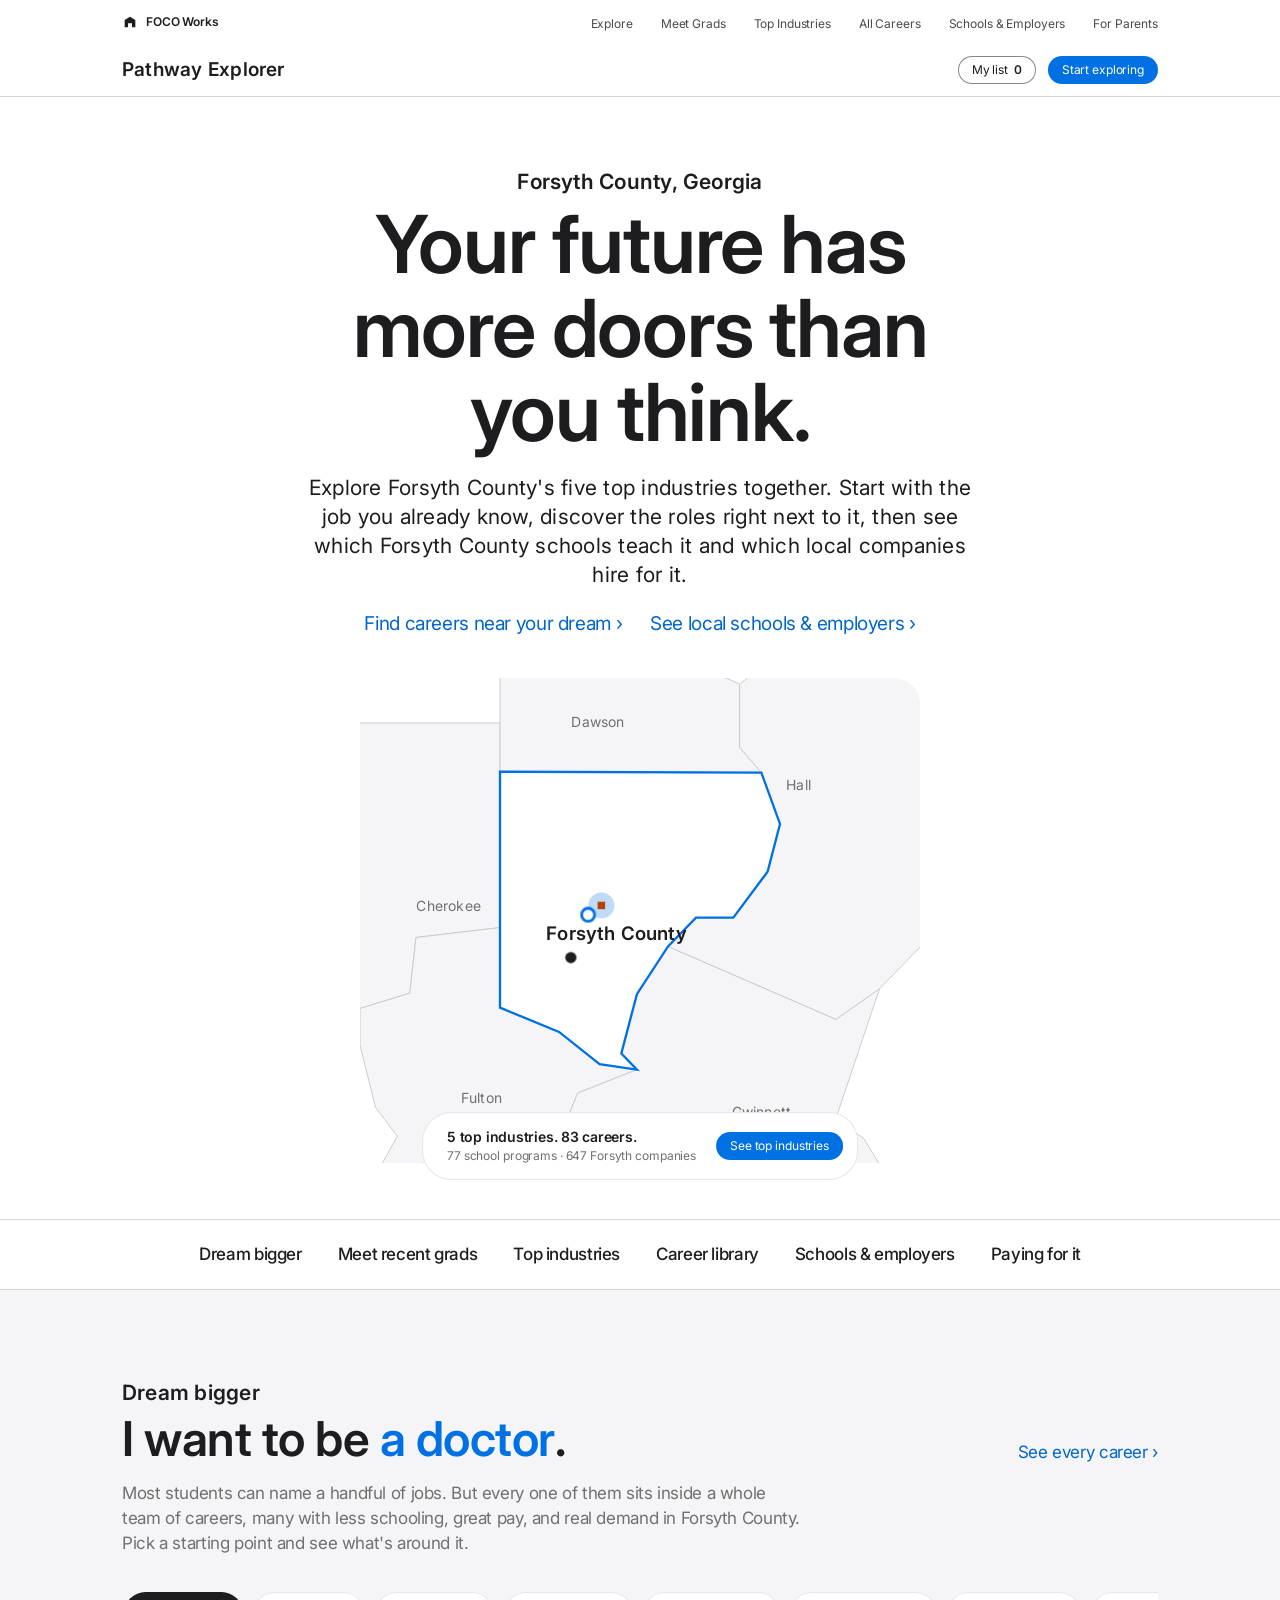
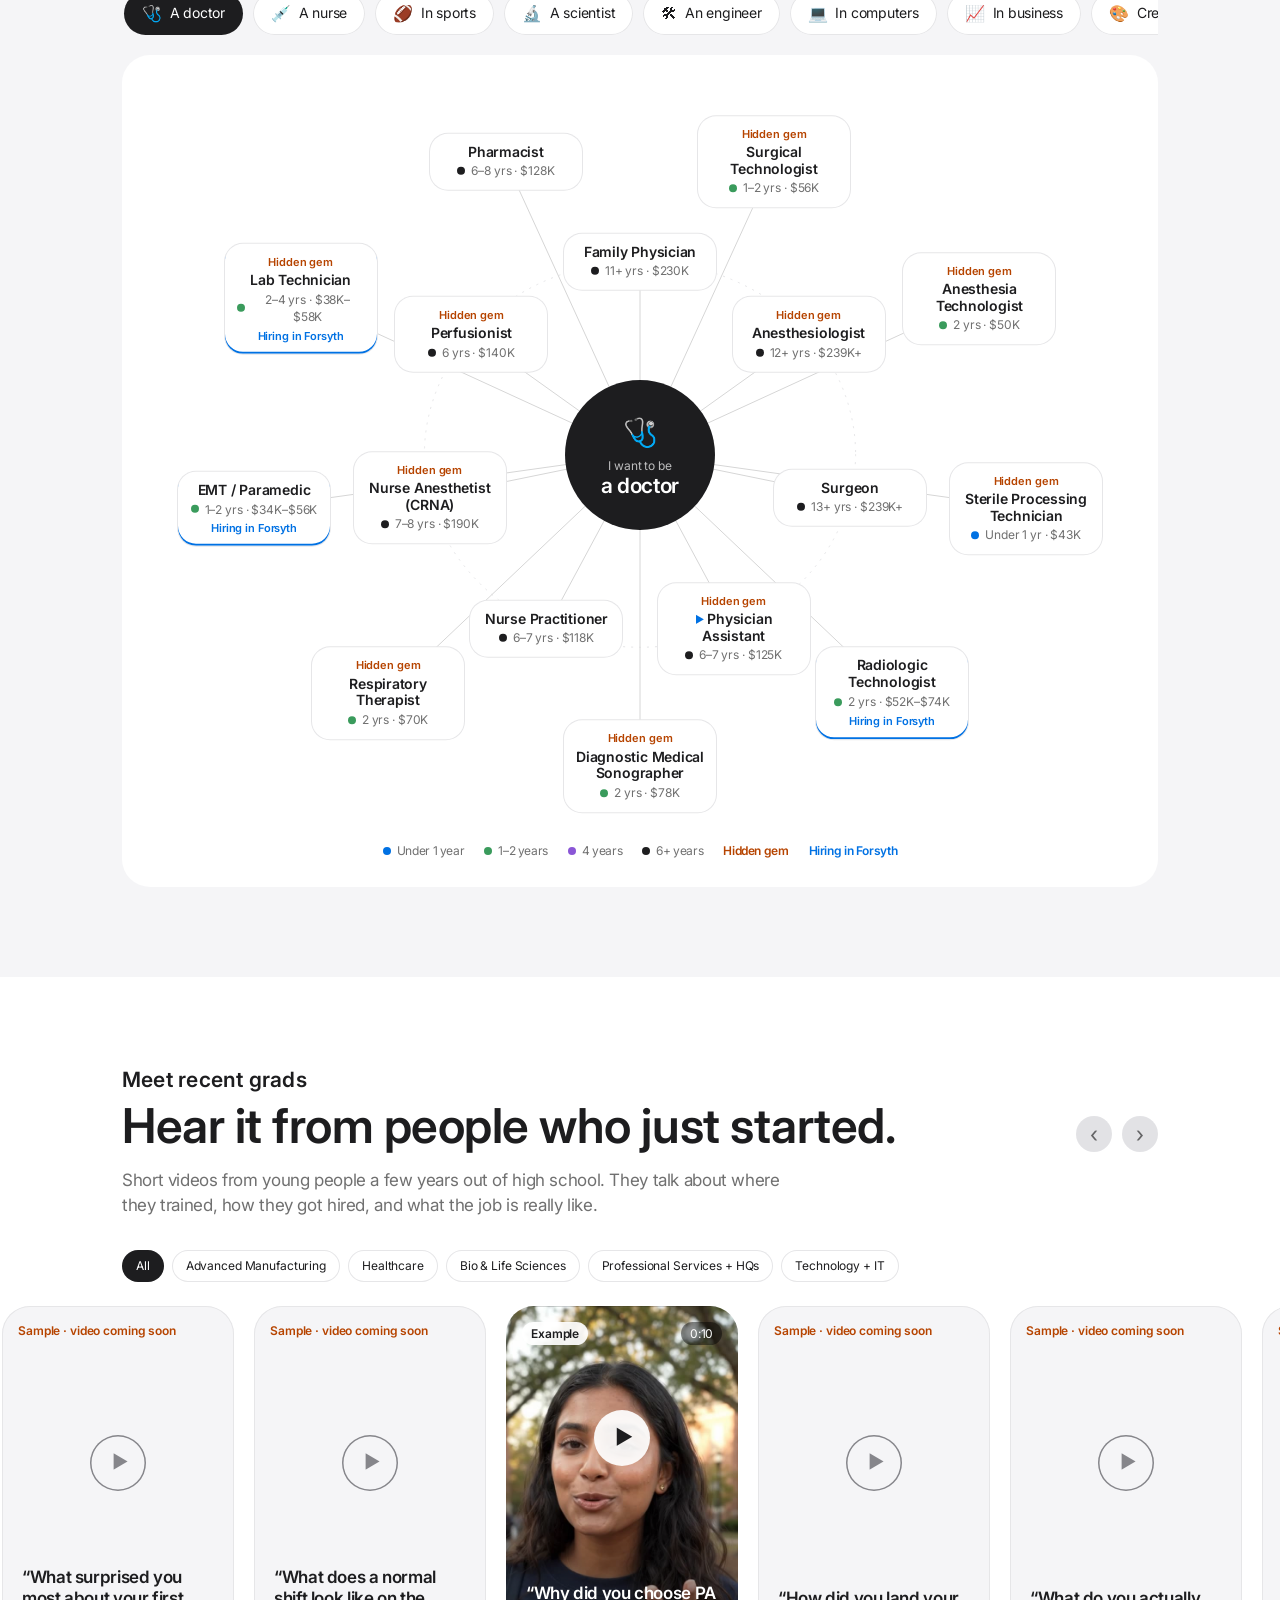
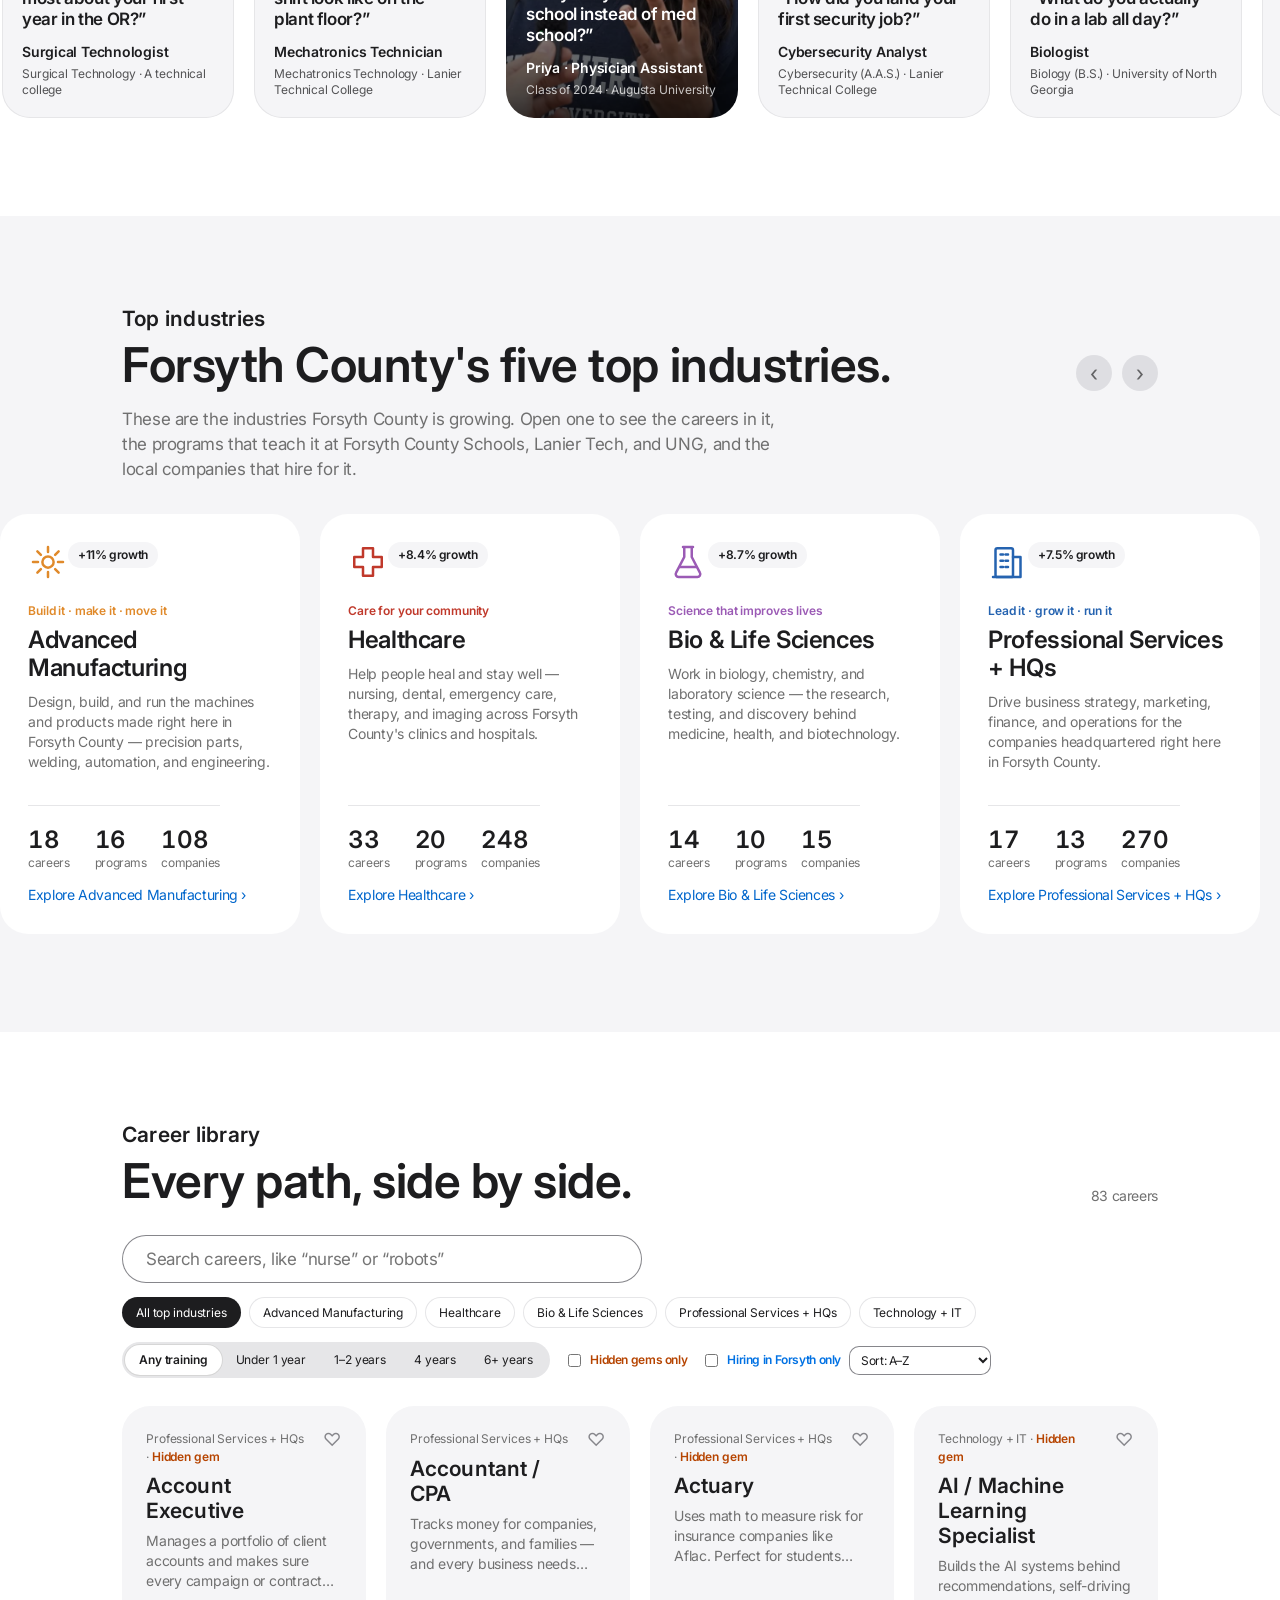
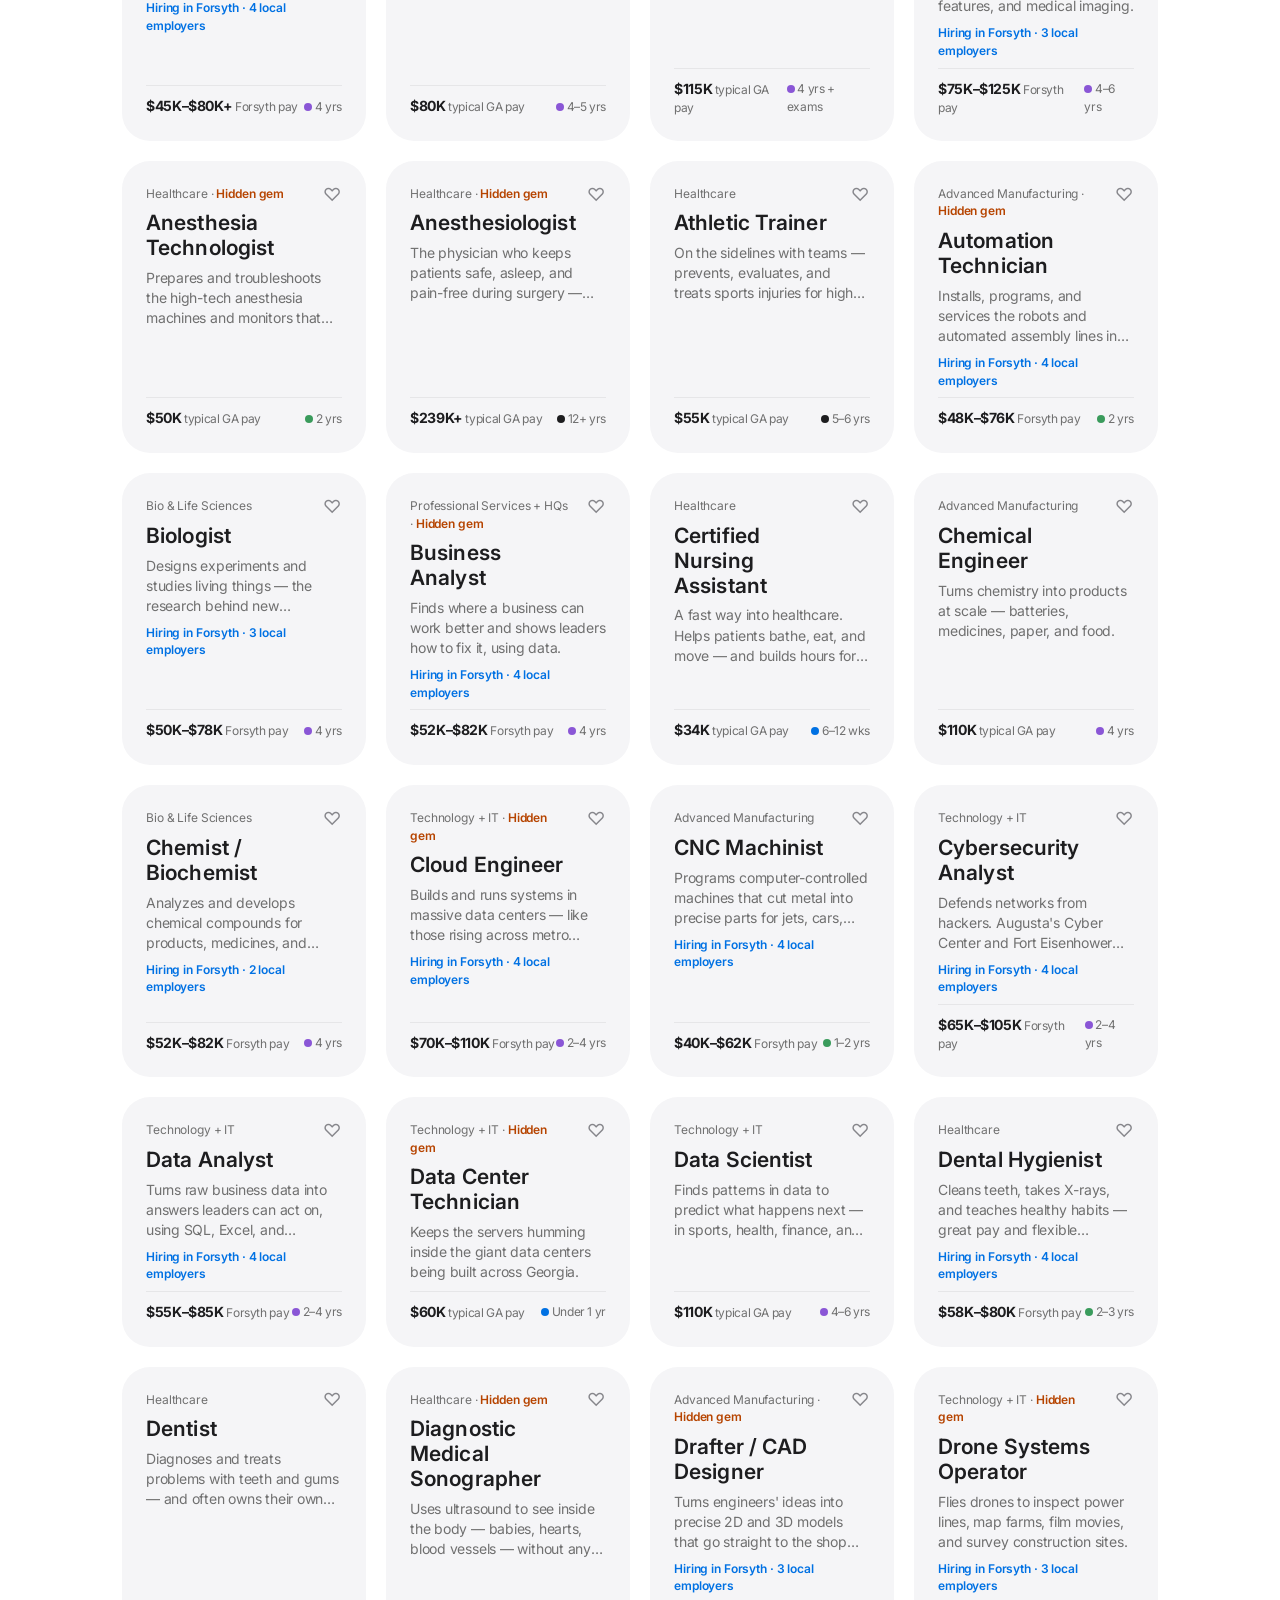
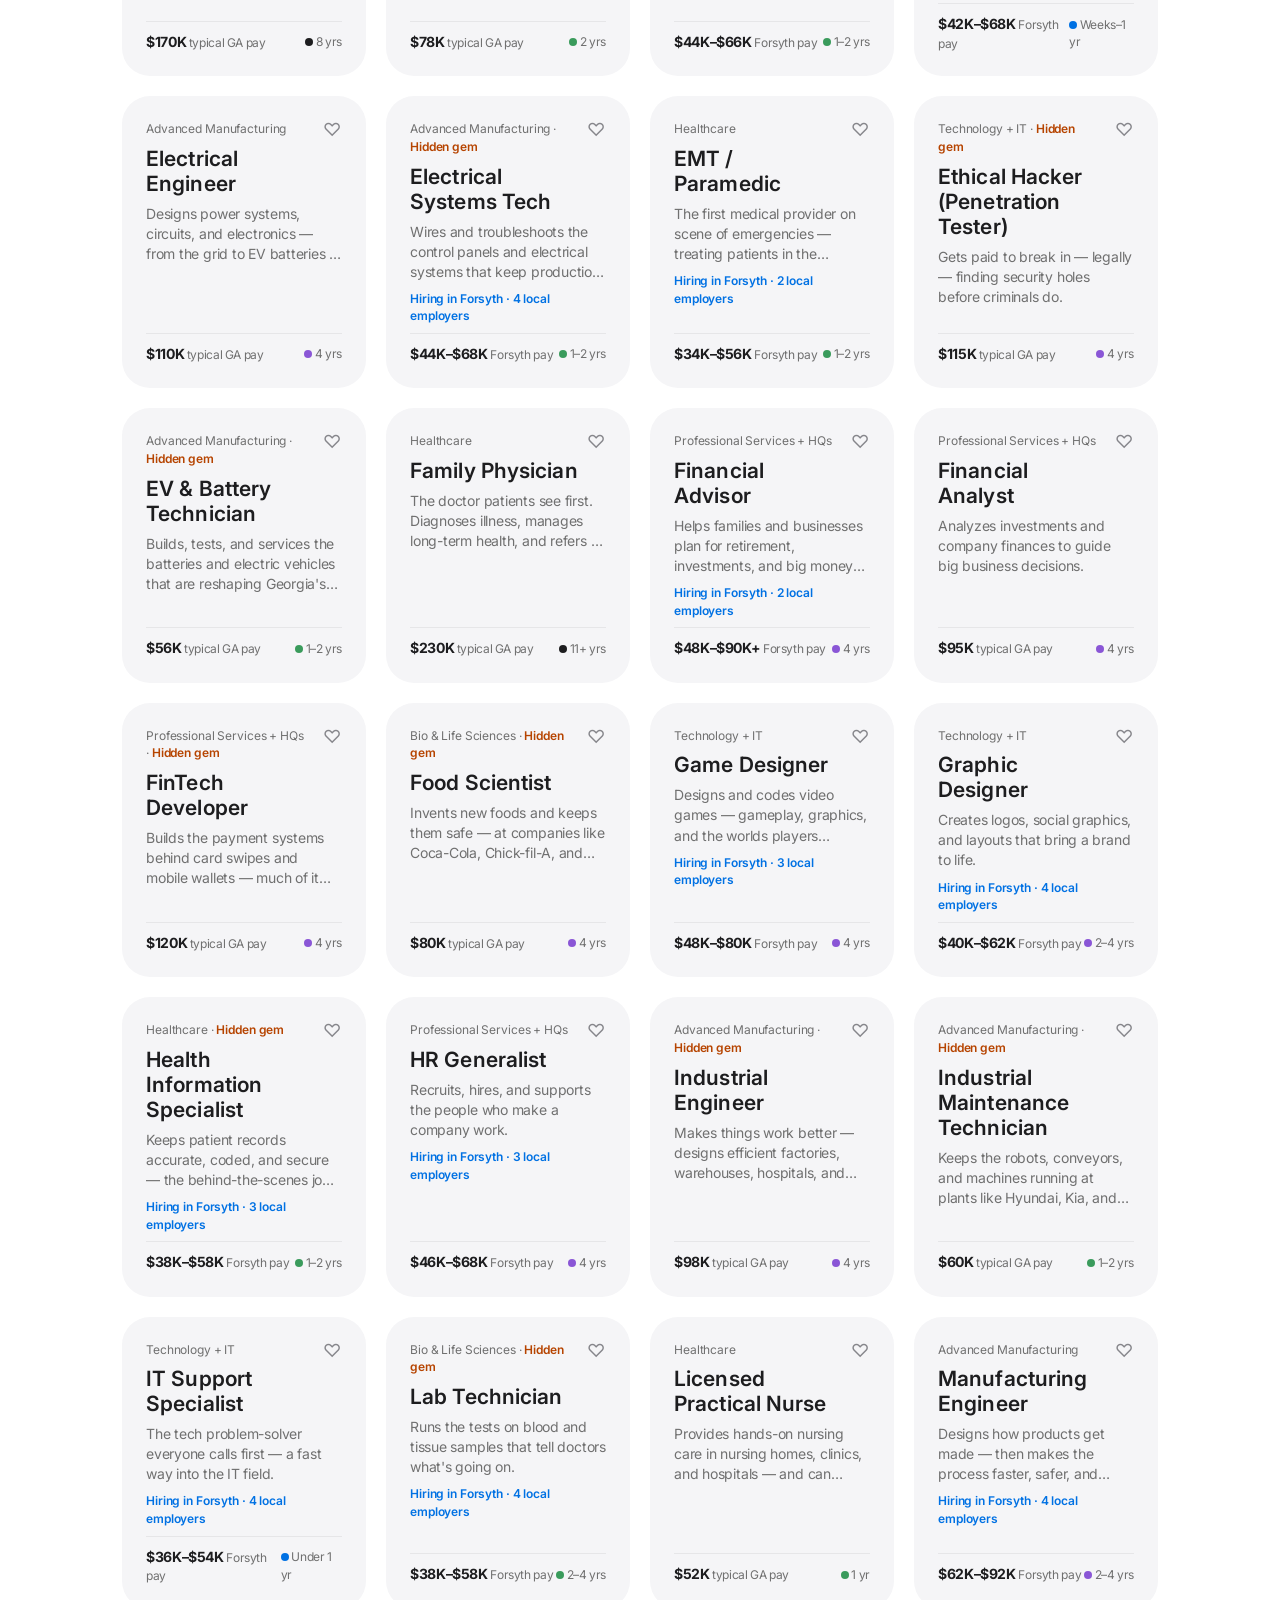
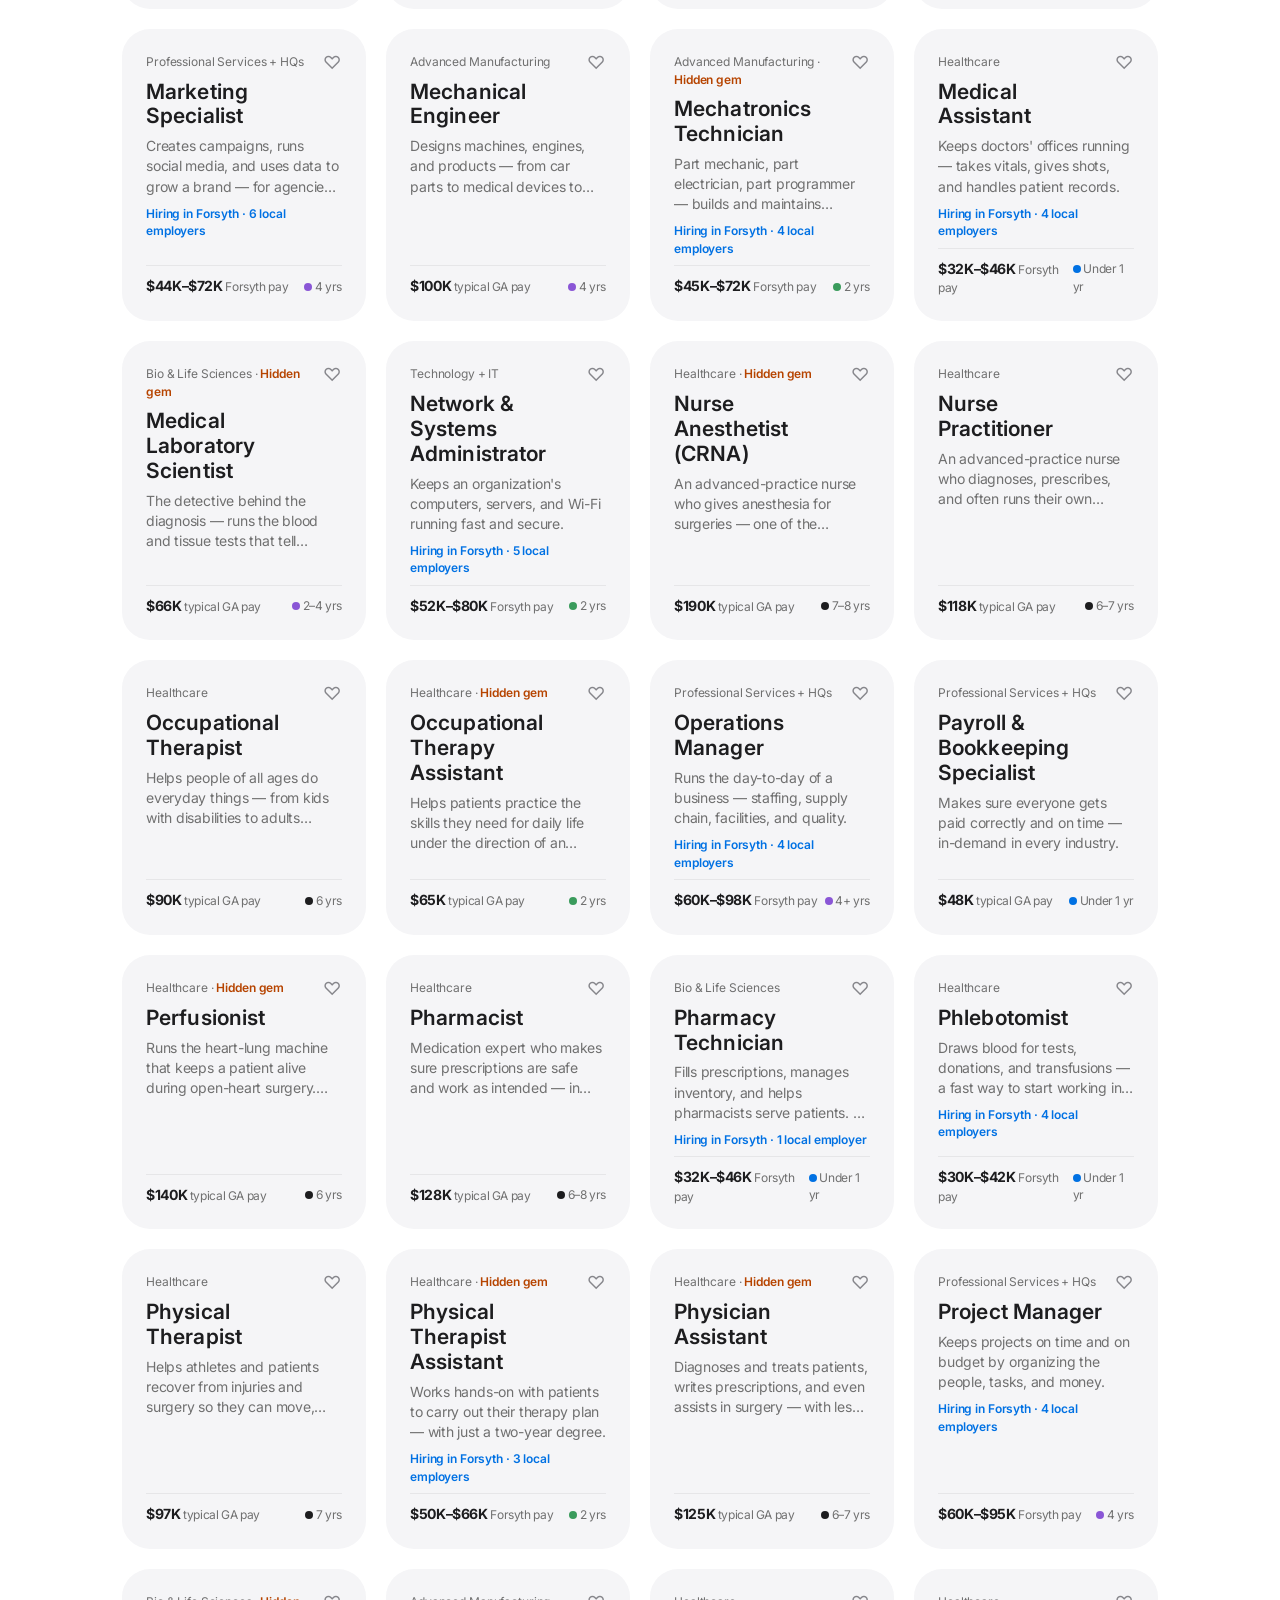
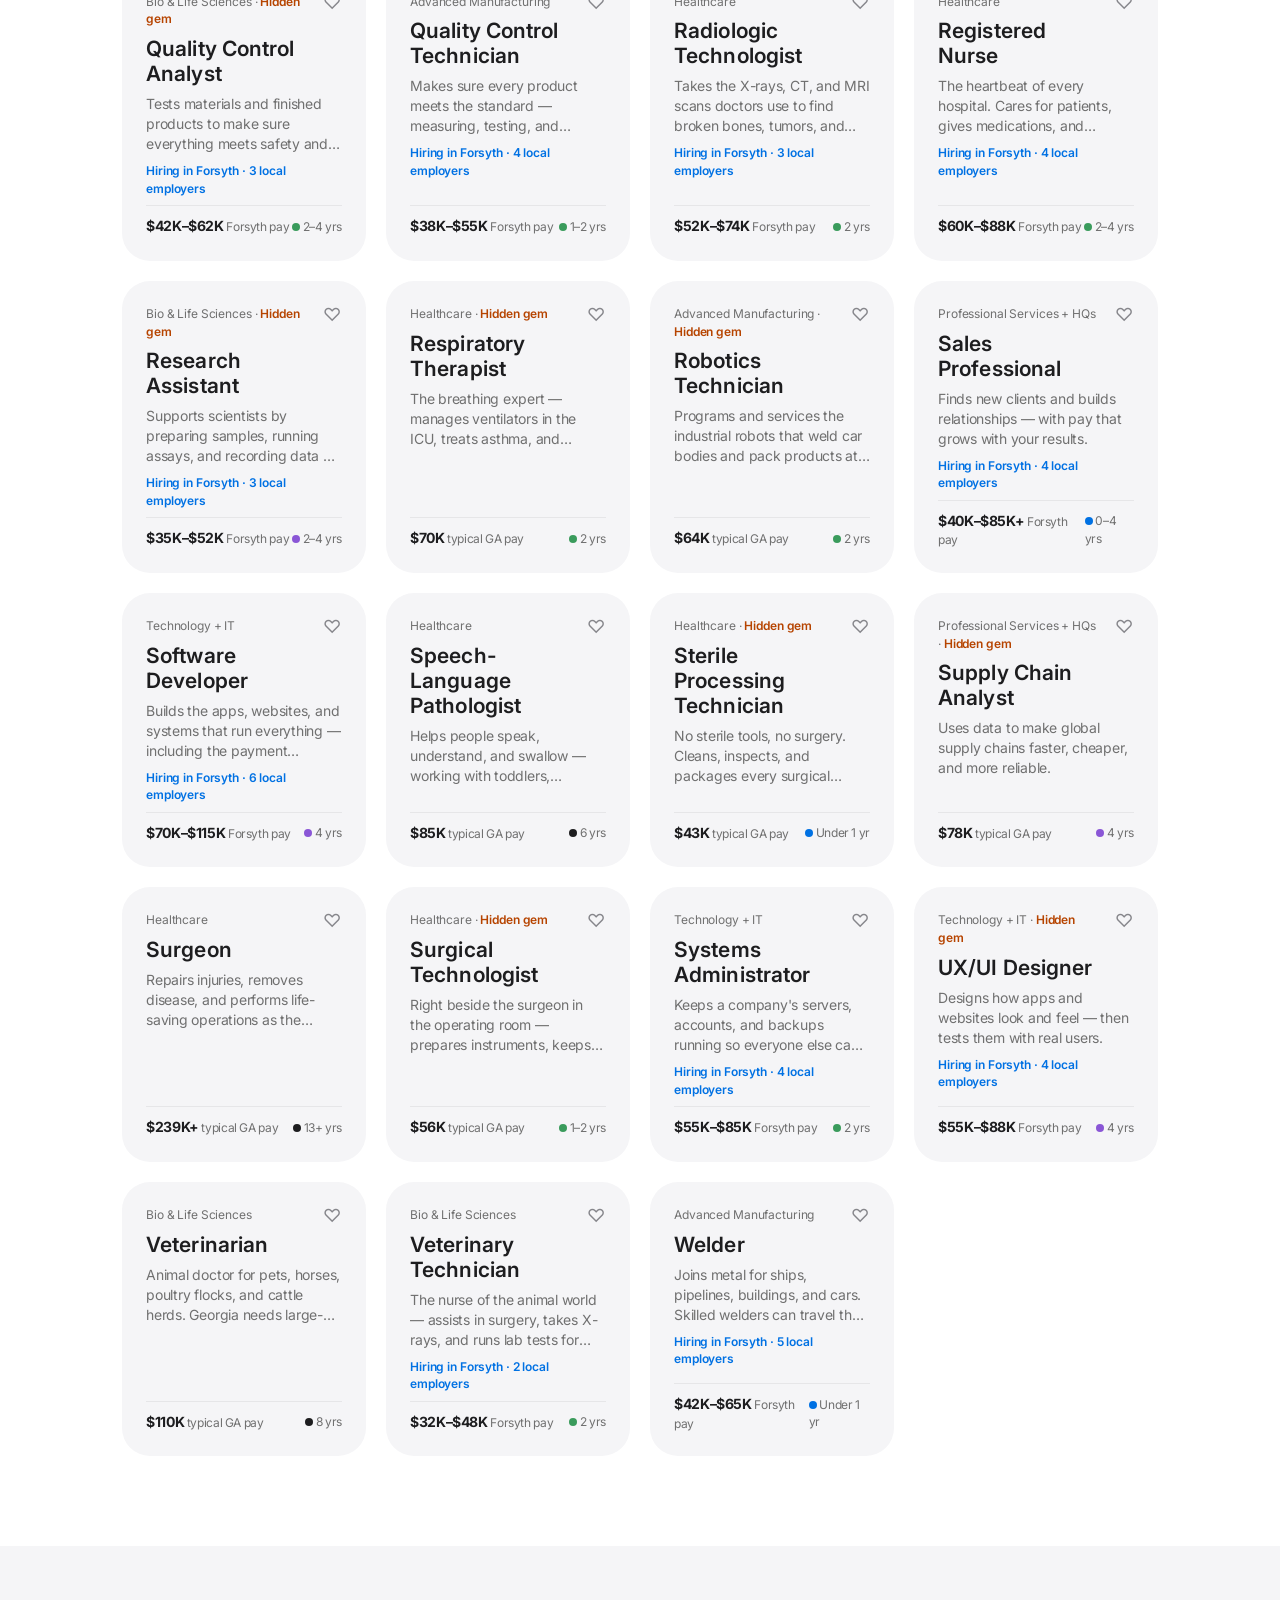
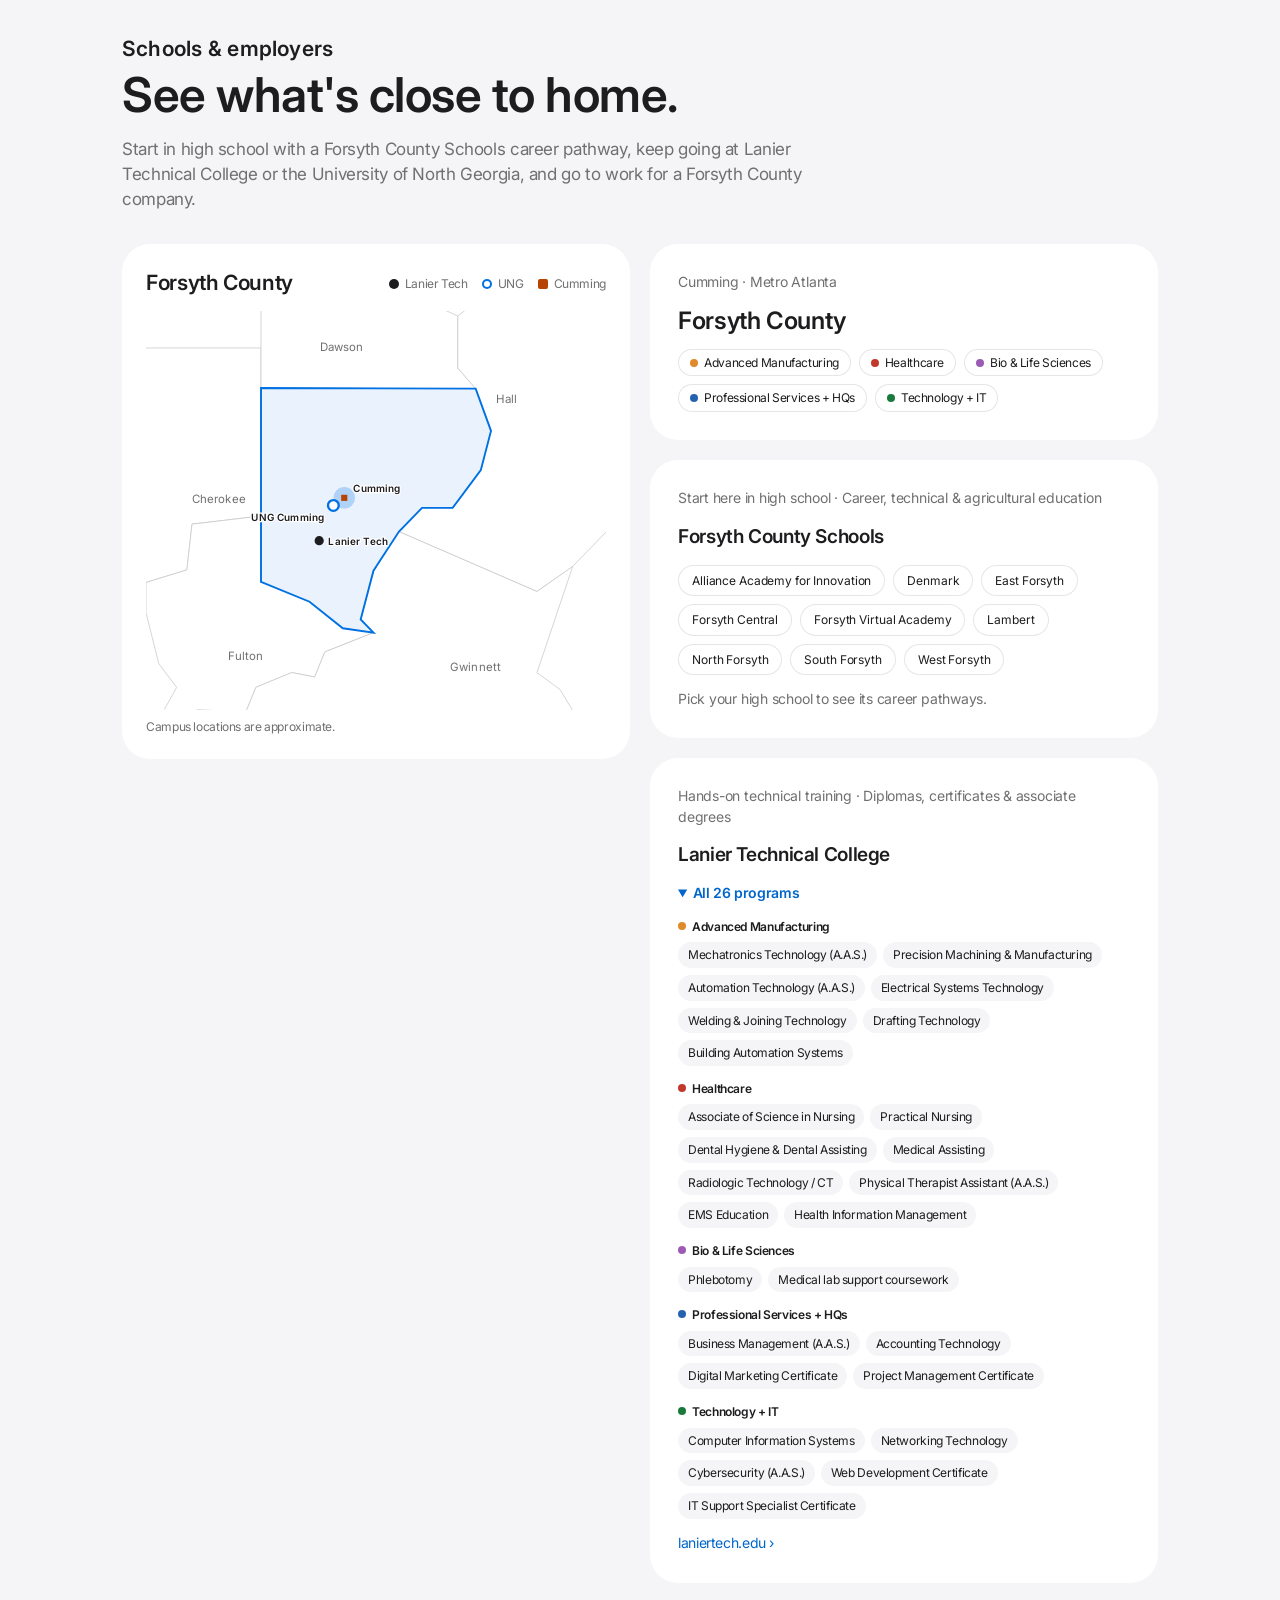
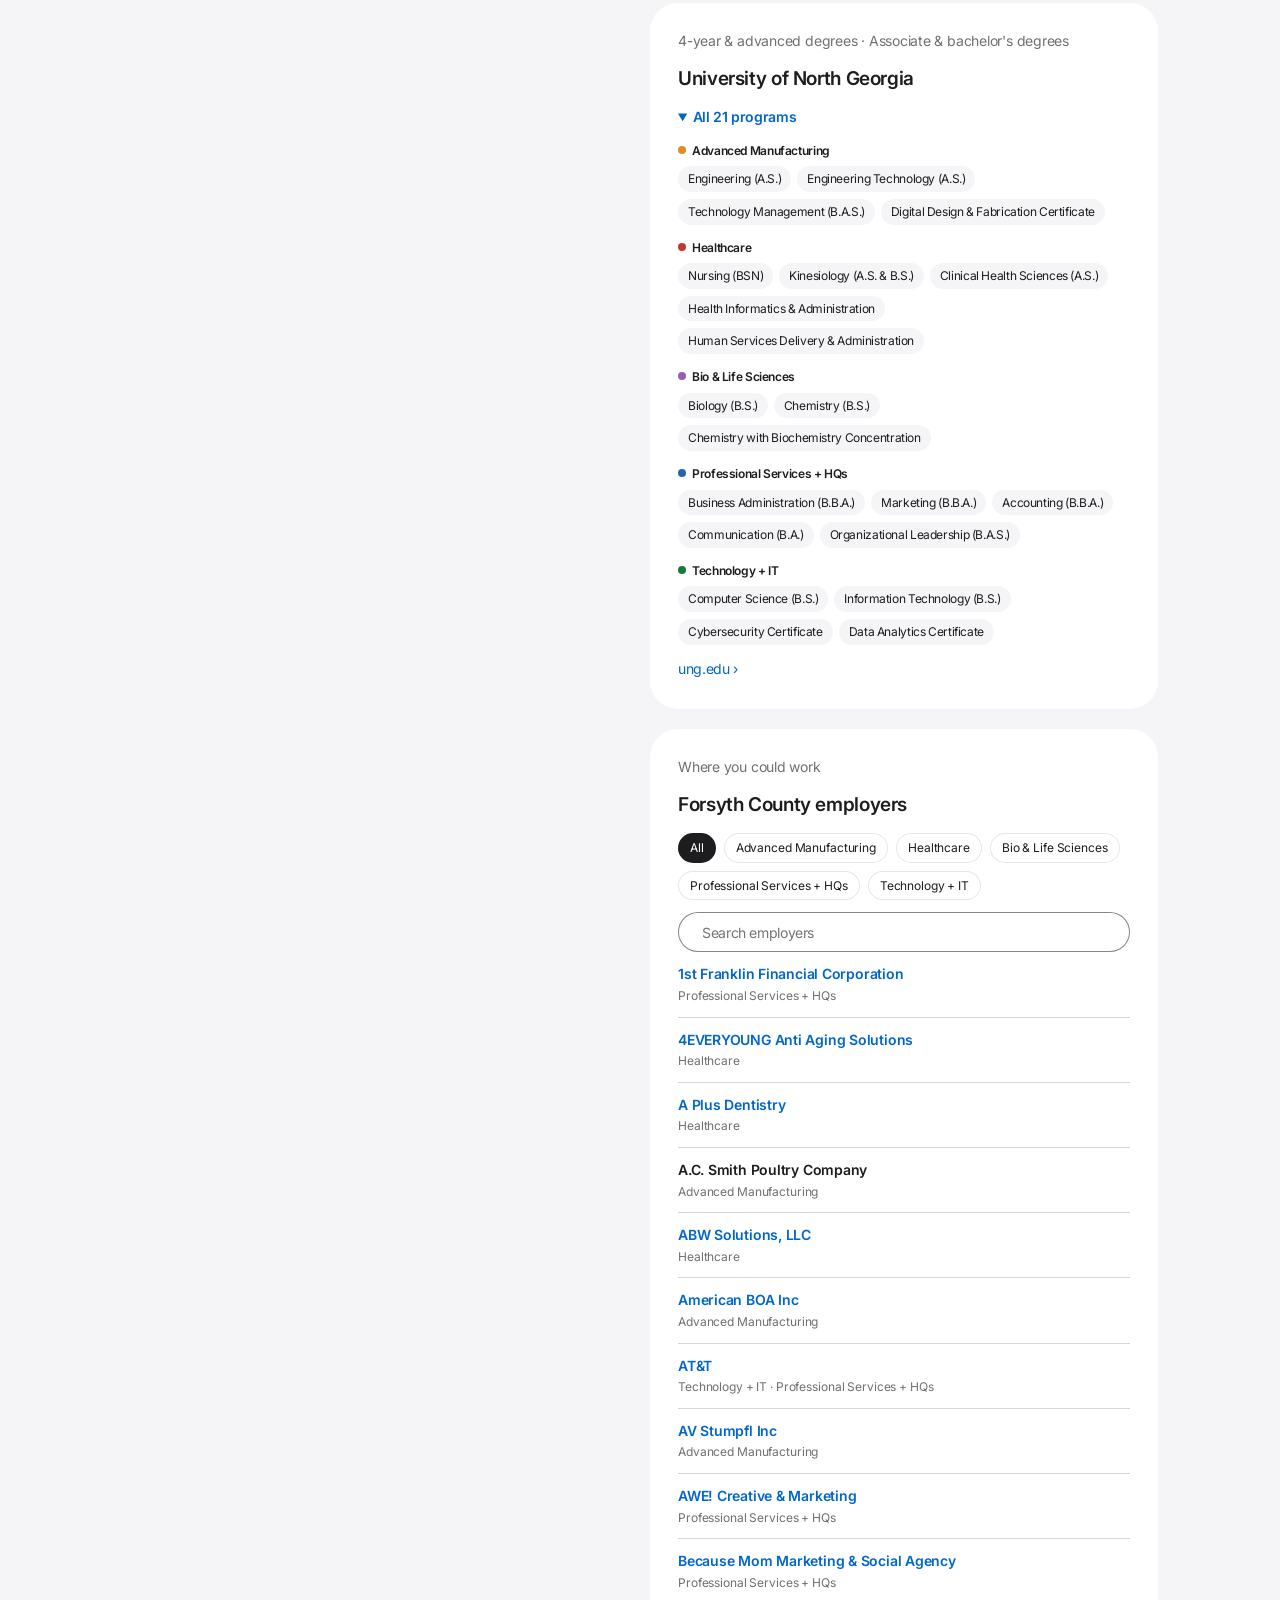
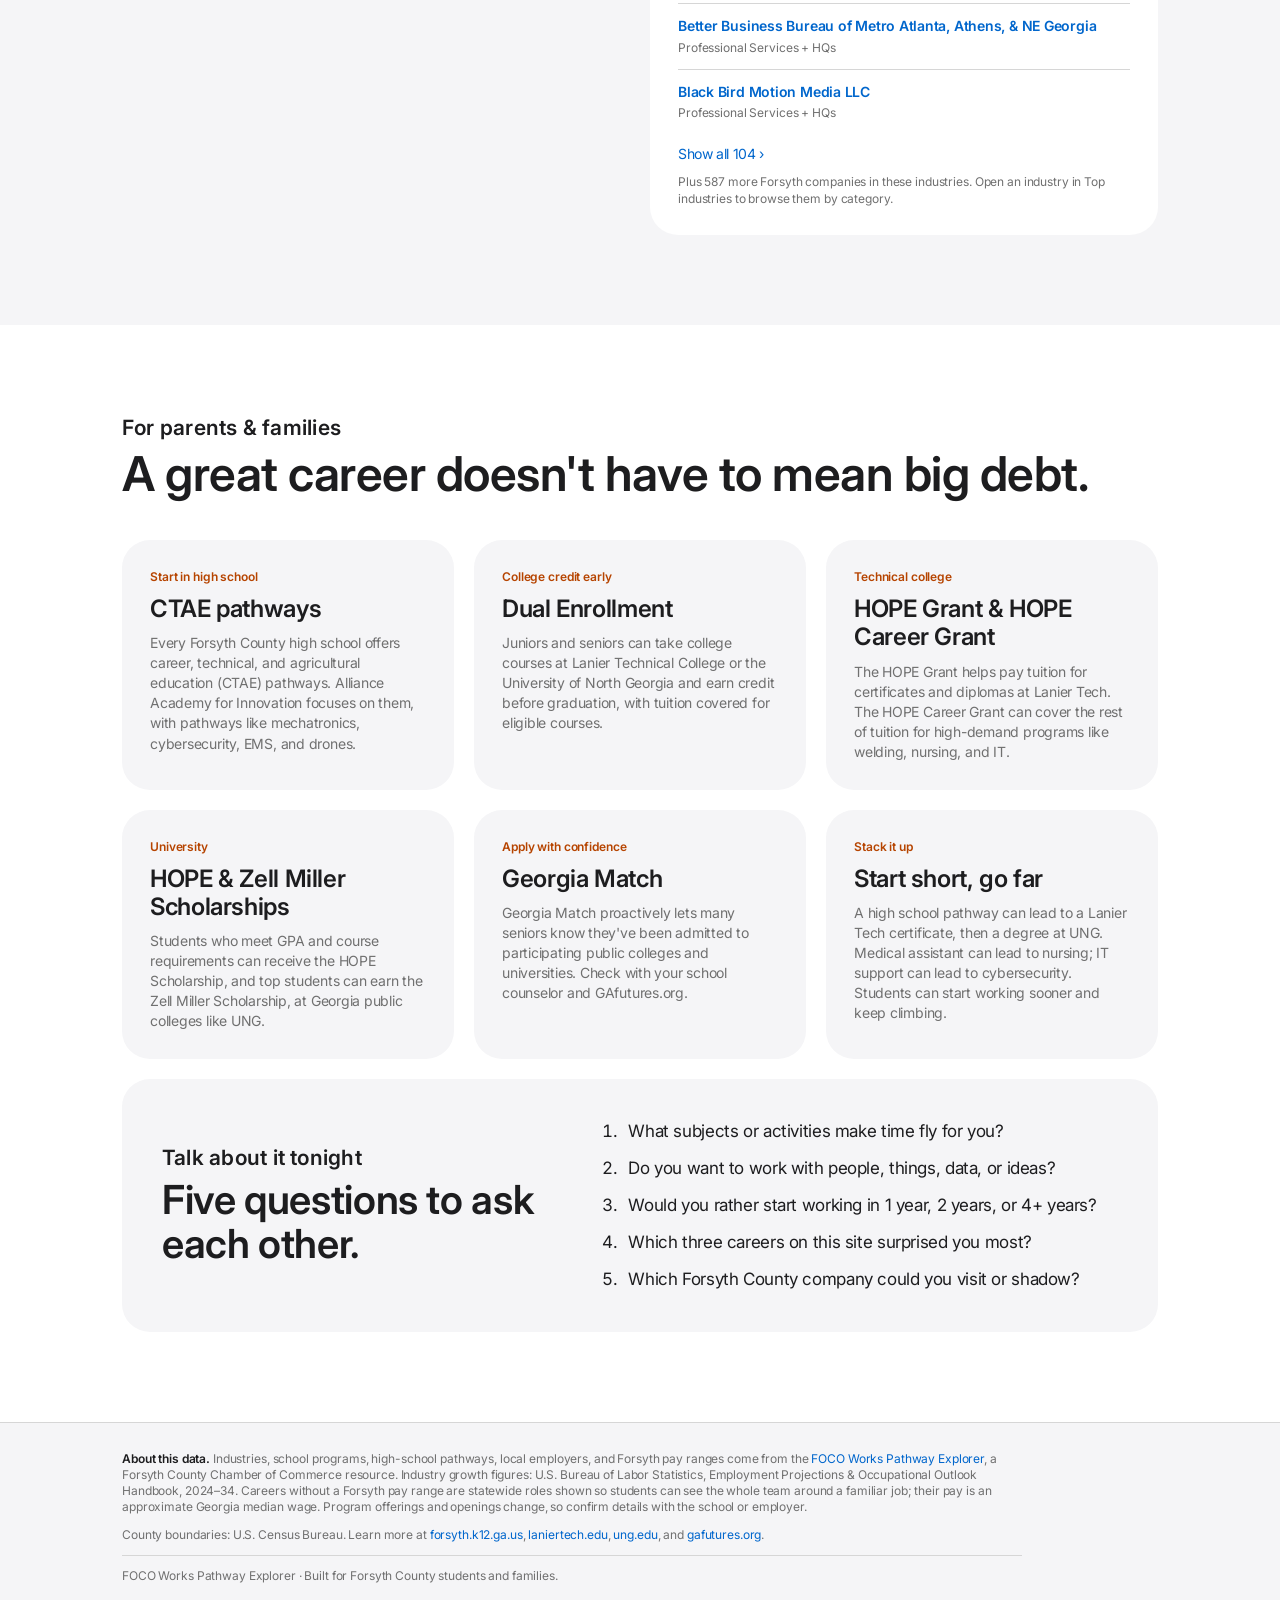
==== forsyth/index.html @ 6eaf1af3 "Add Forsyth County version of the Pathway Explorer New forsyth/ site using the same layout, focused " ====
<!doctype html>
<html lang="en">
<head>
  <meta charset="utf-8">
  <meta name="viewport" content="width=device-width, initial-scale=1">
  <title>FOCO Works Pathway Explorer</title>
  <meta name="description" content="Explore Forsyth County's five top industries, discover careers you never knew existed, and see which Forsyth County schools teach them and which local companies hire for them.">
  <link rel="preconnect" href="https://fonts.googleapis.com">
  <link rel="preconnect" href="https://fonts.gstatic.com" crossorigin>
  <link href="https://fonts.googleapis.com/css2?family=Inter:wght@400;500;600&display=swap" rel="stylesheet">
  <link rel="stylesheet" href="css/styles.css">
</head>
<body>
  <a class="skip" href="#main">Skip to content</a>

  <!-- Global navigation -->
  <header class="global-nav">
    <div class="wrap global-nav__inner">
      <a class="brand" href="#top" aria-label="FOCO Works Pathway Explorer home">
        <svg viewBox="0 0 24 24" width="16" height="16" aria-hidden="true"><path d="M4 20V9l8-5 8 5v11h-5v-6H9v6z" fill="currentColor"/></svg>
        <span>FOCO Works</span>
      </a>
      <nav aria-label="Primary">
        <ul class="global-nav__links">
          <li><a href="#dream">Explore</a></li>
          <li><a href="#grads">Meet Grads</a></li>
          <li><a href="#industries">Top Industries</a></li>
          <li><a href="#library">All Careers</a></li>
          <li><a href="#local">Schools &amp; Employers</a></li>
          <li><a href="#parents">For Parents</a></li>
        </ul>
      </nav>
    </div>
  </header>

  <!-- Local navigation -->
  <div class="local-nav" id="localNav">
    <div class="wrap local-nav__inner">
      <span class="local-nav__title">Pathway Explorer</span>
      <div class="local-nav__actions">
        <button class="pill pill--outline" type="button" id="openSaved" aria-haspopup="dialog">
          My list <span class="count" id="savedCount">0</span>
        </button>
        <a class="pill pill--blue" href="#dream">Start exploring</a>
      </div>
    </div>
  </div>

  <main id="main">
    <!-- Hero -->
    <section class="hero" id="top">
      <div class="wrap hero__text">
        <p class="kicker">Forsyth County, Georgia</p>
        <h1 class="display">Your future has more&nbsp;doors than you&nbsp;think.</h1>
        <p class="lead">Explore Forsyth County's five top industries together. Start with the job you already know, discover the roles right next to it, then see which Forsyth County schools teach it and which local companies hire for it.</p>
        <p class="hero__links">
          <a class="link" href="#dream">Find careers near your dream ›</a>
          <a class="link" href="#local">See local schools &amp; employers ›</a>
        </p>
      </div>
      <div class="hero__stage">
        <div class="hero__map fmap-wrap" id="heroMap" role="img" aria-label="Map of Forsyth County and its neighboring counties, with the city of Cumming and the Lanier Technical College and University of North Georgia campuses marked."></div>
        <div class="callout">
          <div>
            <strong id="heroCallout">5 top industries.</strong>
            <span id="heroCalloutSub"></span>
          </div>
          <a class="pill pill--blue" href="#industries">See top industries</a>
        </div>
      </div>
    </section>

    <!-- Anchor nav -->
    <nav class="anchor-nav" aria-label="Sections">
      <div class="wrap anchor-nav__inner">
        <a href="#dream">Dream bigger</a>
        <a href="#grads">Meet recent grads</a>
        <a href="#industries">Top industries</a>
        <a href="#library">Career library</a>
        <a href="#local">Schools &amp; employers</a>
        <a href="#parents">Paying for it</a>
      </div>
    </nav>

    <!-- Dream explorer -->
    <section class="band band--mist" id="dream">
      <div class="wrap">
        <div class="section-head">
          <div>
            <p class="kicker">Dream bigger</p>
            <h2 class="feature-heading">I want to be <span class="dream-word" id="dreamWord">a doctor</span>.</h2>
          </div>
          <a class="link" href="#library">See every career ›</a>
        </div>
        <p class="body section-intro">Most students can name a handful of jobs. But every one of them sits inside a whole team of careers, many with less schooling, great pay, and real demand in Forsyth County. Pick a starting point and see what's around it.</p>

        <div class="dream-chips" role="tablist" aria-label="Starting points" id="dreamChips"></div>

        <div class="card constellation-card">
          <div class="constellation" id="constellation" aria-live="polite"></div>
          <div class="constellation-legend">
            <span><i class="dot dot--edu-cert"></i>Under 1 year</span>
            <span><i class="dot dot--edu-assoc"></i>1–2 years</span>
            <span><i class="dot dot--edu-bach"></i>4 years</span>
            <span><i class="dot dot--edu-adv"></i>6+ years</span>
            <span class="gem-key">Hidden gem</span>
            <span class="local-key">Hiring in Forsyth</span>
          </div>
        </div>
      </div>
    </section>

    <!-- Recent grad videos -->
    <section class="band" id="grads">
      <div class="wrap">
        <div class="section-head">
          <div>
            <p class="kicker">Meet recent grads</p>
            <h2 class="feature-heading">Hear it from people who just started.</h2>
          </div>
          <div class="carousel-controls">
            <button class="round-btn" type="button" data-rail="gradRail" data-dir="-1" aria-label="Scroll videos left">‹</button>
            <button class="round-btn" type="button" data-rail="gradRail" data-dir="1" aria-label="Scroll videos right">›</button>
          </div>
        </div>
        <p class="body section-intro">Short videos from young people a few years out of high school. They talk about where they trained, how they got hired, and what the job is really like.</p>
        <div class="filter-row" id="gradFilters" role="group" aria-label="Filter videos by industry"></div>
      </div>
      <div class="grad-rail" id="gradRail"></div>
    </section>

    <!-- Top industries -->
    <section class="band band--mist" id="industries">
      <div class="wrap">
        <div class="section-head">
          <div>
            <p class="kicker">Top industries</p>
            <h2 class="feature-heading">Forsyth County's five top industries.</h2>
          </div>
          <div class="carousel-controls">
            <button class="round-btn" type="button" data-rail="sectorRail" data-dir="-1" aria-label="Scroll industries left">‹</button>
            <button class="round-btn" type="button" data-rail="sectorRail" data-dir="1" aria-label="Scroll industries right">›</button>
          </div>
        </div>
        <p class="body section-intro">These are the industries Forsyth County is growing. Open one to see the careers in it, the programs that teach it at Forsyth County Schools, Lanier Tech, and UNG, and the local companies that hire for it.</p>
      </div>
      <div class="sector-rail" id="sectorRail"></div>
    </section>

    <!-- Library -->
    <section class="band" id="library">
      <div class="wrap">
        <div class="section-head">
          <div>
            <p class="kicker">Career library</p>
            <h2 class="feature-heading">Every path, side by side.</h2>
          </div>
          <span class="result-count" id="resultCount"></span>
        </div>

        <div class="filters">
          <label class="search">
            <span class="sr-only">Search careers</span>
            <input type="search" id="search" placeholder="Search careers, like “nurse” or “robots”" autocomplete="off">
          </label>
          <div class="filter-row" id="sectorFilters" role="group" aria-label="Industry"></div>
          <div class="filter-row" role="group" aria-label="Training and sorting">
            <div class="segmented" id="eduFilters" role="group" aria-label="Training time"></div>
            <label class="toggle"><input type="checkbox" id="gemsOnly"> Hidden gems only</label>
            <label class="toggle toggle--local"><input type="checkbox" id="localOnly"> Hiring in Forsyth only</label>
            <label class="select">
              <span class="sr-only">Sort</span>
              <select id="sort">
                <option value="az">Sort: A–Z</option>
                <option value="pay">Sort: Highest pay</option>
                <option value="fast">Sort: Fastest to start</option>
              </select>
            </label>
          </div>
        </div>

        <div class="career-grid" id="careerGrid"></div>
      </div>
    </section>

    <!-- Schools & employers -->
    <section class="band band--mist" id="local">
      <div class="wrap">
        <div class="section-head">
          <div>
            <p class="kicker">Schools &amp; employers</p>
            <h2 class="feature-heading">See what's close to home.</h2>
          </div>
        </div>
        <p class="body section-intro">Start in high school with a Forsyth County Schools career pathway, keep going at Lanier Technical College or the University of North Georgia, and go to work for a Forsyth County company.</p>

        <div class="county-layout">
          <div class="county-map-card card">
            <div class="county-controls">
              <h3 class="map-title">Forsyth County</h3>
              <div class="map-legend">
                <span><i class="mk mk--tcsg"></i>Lanier Tech</span>
                <span><i class="mk mk--usg"></i>UNG</span>
                <span><i class="mk mk--city"></i>Cumming</span>
              </div>
            </div>
            <div class="county-map fmap-wrap" id="localMap"></div>
            <p class="map-note">Campus locations are approximate.</p>
          </div>

          <div class="county-panel" id="localPanel" aria-live="polite"></div>
        </div>
      </div>
    </section>

    <!-- Parents -->
    <section class="band" id="parents">
      <div class="wrap">
        <div class="section-head">
          <div>
            <p class="kicker">For parents &amp; families</p>
            <h2 class="feature-heading">A great career doesn't have to mean big debt.</h2>
          </div>
        </div>
        <div class="parent-grid">
          <article class="card card--mist info-card">
            <p class="kicker">Start in high school</p>
            <h3>CTAE pathways</h3>
            <p>Every Forsyth County high school offers career, technical, and agricultural education (CTAE) pathways. Alliance Academy for Innovation focuses on them, with pathways like mechatronics, cybersecurity, EMS, and drones.</p>
          </article>
          <article class="card card--mist info-card">
            <p class="kicker">College credit early</p>
            <h3>Dual Enrollment</h3>
            <p>Juniors and seniors can take college courses at Lanier Technical College or the University of North Georgia and earn credit before graduation, with tuition covered for eligible courses.</p>
          </article>
          <article class="card card--mist info-card">
            <p class="kicker">Technical college</p>
            <h3>HOPE Grant &amp; HOPE Career Grant</h3>
            <p>The HOPE Grant helps pay tuition for certificates and diplomas at Lanier Tech. The HOPE Career Grant can cover the rest of tuition for high-demand programs like welding, nursing, and IT.</p>
          </article>
          <article class="card card--mist info-card">
            <p class="kicker">University</p>
            <h3>HOPE &amp; Zell Miller Scholarships</h3>
            <p>Students who meet GPA and course requirements can receive the HOPE Scholarship, and top students can earn the Zell Miller Scholarship, at Georgia public colleges like UNG.</p>
          </article>
          <article class="card card--mist info-card">
            <p class="kicker">Apply with confidence</p>
            <h3>Georgia Match</h3>
            <p>Georgia Match proactively lets many seniors know they've been admitted to participating public colleges and universities. Check with your school counselor and GAfutures.org.</p>
          </article>
          <article class="card card--mist info-card">
            <p class="kicker">Stack it up</p>
            <h3>Start short, go far</h3>
            <p>A high school pathway can lead to a Lanier Tech certificate, then a degree at UNG. Medical assistant can lead to nursing; IT support can lead to cybersecurity. Students can start working sooner and keep climbing.</p>
          </article>
        </div>

        <div class="card card--mist talk-card">
          <div>
            <p class="kicker">Talk about it tonight</p>
            <h3 class="talk-title">Five questions to ask each other.</h3>
          </div>
          <ol class="talk-list">
            <li>What subjects or activities make time fly for you?</li>
            <li>Do you want to work with people, things, data, or ideas?</li>
            <li>Would you rather start working in 1 year, 2 years, or 4+ years?</li>
            <li>Which three careers on this site surprised you most?</li>
            <li>Which Forsyth County company could you visit or shadow?</li>
          </ol>
        </div>
      </div>
    </section>
  </main>

  <footer class="footer">
    <div class="wrap">
      <p><strong>About this data.</strong> Industries, school programs, high-school pathways, local employers, and Forsyth pay ranges come from the <a class="link" href="https://focoworkspathwayexplorer.com/" target="_blank" rel="noopener">FOCO Works Pathway Explorer</a>, a Forsyth County Chamber of Commerce resource. Industry growth figures: U.S. Bureau of Labor Statistics, Employment Projections &amp; Occupational Outlook Handbook, 2024–34. Careers without a Forsyth pay range are statewide roles shown so students can see the whole team around a familiar job; their pay is an approximate Georgia median wage. Program offerings and openings change, so confirm details with the school or employer.</p>
      <p>County boundaries: U.S. Census Bureau. Learn more at <a class="link" href="https://www.forsyth.k12.ga.us/ctae" target="_blank" rel="noopener">forsyth.k12.ga.us</a>, <a class="link" href="https://www.laniertech.edu/" target="_blank" rel="noopener">laniertech.edu</a>, <a class="link" href="https://ung.edu/" target="_blank" rel="noopener">ung.edu</a>, and <a class="link" href="https://www.gafutures.org" target="_blank" rel="noopener">gafutures.org</a>.</p>
      <p class="footer__fine">FOCO Works Pathway Explorer · Built for Forsyth County students and families.</p>
    </div>
  </footer>

  <dialog class="sheet" id="careerDialog" aria-labelledby="dlgTitle">
    <div class="sheet__inner" id="careerDialogBody"></div>
  </dialog>
  <dialog class="sheet sheet--wide" id="industryDialog" aria-labelledby="indTitle">
    <div class="sheet__inner" id="industryDialogBody"></div>
  </dialog>
  <dialog class="sheet sheet--video" id="videoDialog" aria-labelledby="vidTitle">
    <div class="sheet__inner" id="videoDialogBody"></div>
  </dialog>
  <dialog class="sheet sheet--narrow" id="savedDialog" aria-labelledby="savedTitle">
    <div class="sheet__inner" id="savedDialogBody"></div>
  </dialog>

  <script src="js/forsyth-map.js"></script>
  <script src="js/data-forsyth.js"></script>
  <script src="js/data-videos.js"></script>
  <script src="js/app.js"></script>
</body>
</html>
---- forsyth/css/styles.css ----
/* Georgia Pathway Explorer — white-gallery style: flat surfaces, quiet type, one blue. */

:root {
  --white: #ffffff;
  --mist: #f5f5f7;
  --frost: #fafafc;
  --hairline: #d6d6d6;
  --control: #e6e6e8;
  --ink: #1d1d1f;
  --slate: #707070;
  --steel: #86868b;
  --link: #0066cc;
  --blue: #0071e3;
  --orange: #b64400;
  --hover: #eaf2fd;
  --county: #ffffff;
  --county-stroke: #c9c9ce;
  --nav-bg: rgba(255, 255, 255, 0.8);
  --video-bg: #1d1d1f;
  --video-fg: #f5f5f7;
  --edu-cert: #0071e3;
  --edu-assoc: #3a9b5c;
  --edu-bach: #8a56d6;
  --edu-adv: #1d1d1f;

  --font-display: -apple-system, BlinkMacSystemFont, "SF Pro Display", Inter, "Helvetica Neue", Arial, sans-serif;
  --font-text: -apple-system, BlinkMacSystemFont, "SF Pro Text", Inter, "Helvetica Neue", Arial, sans-serif;

  --r-card: 28px;
  --r-nav: 20px;
  --r-pill: 9999px;
  --section-gap: 90px;
  --gap: 20px;
}

@media (prefers-color-scheme: dark) {
  :root:not([data-theme="light"]) {
    --white: #000000;
    --mist: #111113;
    --frost: #161618;
    --hairline: #38383c;
    --control: #2a2a2d;
    --ink: #f5f5f7;
    --slate: #a1a1a6;
    --steel: #86868b;
    --link: #2997ff;
    --blue: #0a84ff;
    --orange: #ff8a3d;
    --hover: #10233b;
    --county: #1c1c1e;
    --county-stroke: #3a3a3e;
    --nav-bg: rgba(0, 0, 0, 0.72);
    --video-bg: #1c1c1e;
    --video-fg: #f5f5f7;
    --edu-cert: #2997ff;
    --edu-assoc: #4cc37a;
    --edu-bach: #b18cf0;
    --edu-adv: #f5f5f7;
    color-scheme: dark;
  }
}
:root[data-theme="dark"] {
  --white: #000000; --mist: #111113; --frost: #161618; --hairline: #38383c; --control: #2a2a2d;
  --ink: #f5f5f7; --slate: #a1a1a6; --steel: #86868b; --link: #2997ff; --blue: #0a84ff; --orange: #ff8a3d;
  --hover: #10233b; --county: #1c1c1e; --county-stroke: #3a3a3e; --nav-bg: rgba(0, 0, 0, 0.72); --video-bg: #1c1c1e; --video-fg: #f5f5f7;
  --edu-cert: #2997ff; --edu-assoc: #4cc37a; --edu-bach: #b18cf0; --edu-adv: #f5f5f7;
  color-scheme: dark;
}

*, *::before, *::after { box-sizing: border-box; }
html { scroll-behavior: smooth; scroll-padding-top: 110px; -webkit-text-size-adjust: 100%; }
body {
  margin: 0;
  background: var(--white);
  color: var(--ink);
  font-family: var(--font-text);
  font-size: 17px;
  line-height: 1.47;
  letter-spacing: -0.374px;
  -webkit-font-smoothing: antialiased;
  overflow-x: hidden;
}
img, svg { display: block; }
button, input, select { font: inherit; color: inherit; letter-spacing: inherit; }
a { color: inherit; }

.wrap { width: 100%; max-width: 1080px; margin: 0 auto; padding: 0 22px; }
[hidden] { display: none !important; }
.sr-only { position: absolute; width: 1px; height: 1px; overflow: hidden; clip: rect(0 0 0 0); white-space: nowrap; }
.skip { position: absolute; left: -9999px; top: 8px; background: var(--white); padding: 8px 12px; border-radius: 10px; z-index: 100; }
.skip:focus { left: 8px; }
:focus-visible { outline: 2px solid var(--blue); outline-offset: 2px; border-radius: 6px; }

/* ── Type ─────────────────────────────────────── */
.kicker {
  margin: 0 0 8px;
  font-family: var(--font-display);
  font-size: 21px; font-weight: 600; line-height: 1.19; letter-spacing: 0.231px;
}
.display {
  margin: 0 auto;
  max-width: 900px;
  font-family: var(--font-display);
  font-size: clamp(44px, 8vw, 80px); font-weight: 600; line-height: 1.05; letter-spacing: -0.015em;
}
.feature-heading {
  margin: 0;
  font-family: var(--font-display);
  font-size: clamp(32px, 5vw, 48px); font-weight: 600; line-height: 1.08; letter-spacing: -0.01em;
}
.lead { font-size: clamp(19px, 2.2vw, 21px); line-height: 1.38; letter-spacing: 0.012em; color: var(--ink); max-width: 680px; margin: 20px auto 0; }
.body { font-size: 17px; line-height: 1.47; }
.link { color: var(--link); text-decoration: none; }
.link:hover { text-decoration: underline; }

/* ── Buttons ──────────────────────────────────── */
.pill {
  display: inline-flex; align-items: center; gap: 6px;
  padding: 6px 14px; border-radius: var(--r-pill);
  font-size: 12px; line-height: 1.33; letter-spacing: -0.12px;
  text-decoration: none; cursor: pointer; border: 0; white-space: nowrap;
}
.pill--blue { background: var(--blue); color: #fff; }
.pill--blue:hover { filter: brightness(1.08); }
.pill--outline { background: transparent; color: var(--ink); box-shadow: inset 0 0 0 1px var(--steel); }
.pill--outline:hover { background: var(--mist); }
.pill .count { font-weight: 600; }
.pill--lg { font-size: 17px; padding: 11px 22px; letter-spacing: -0.374px; }

.round-btn {
  width: 36px; height: 36px; border-radius: 50%; border: 0; cursor: pointer;
  background: rgba(210, 210, 215, 0.64); color: rgba(0, 0, 0, 0.56); font-size: 22px; line-height: 1;
}
@media (prefers-color-scheme: dark) { :root:not([data-theme="light"]) .round-btn { background: #333336; color: #d0d0d5; } }
.round-btn:hover { filter: brightness(0.95); }

/* ── Navigation ───────────────────────────────── */
.global-nav { height: 44px; background: var(--nav-bg); backdrop-filter: saturate(180%) blur(20px); -webkit-backdrop-filter: saturate(180%) blur(20px); position: relative; z-index: 30; }
.global-nav__inner { display: flex; align-items: center; justify-content: space-between; height: 44px; }
.brand { display: flex; align-items: center; gap: 8px; text-decoration: none; font-size: 12px; font-weight: 600; letter-spacing: -0.12px; }
.global-nav__links { display: flex; gap: 28px; list-style: none; margin: 0; padding: 0; }
.global-nav__links a { font-size: 12px; letter-spacing: -0.12px; text-decoration: none; opacity: 0.8; }
.global-nav__links a:hover { opacity: 1; }

.local-nav { position: sticky; top: env(safe-area-inset-top, 0px); z-index: 25; background: var(--nav-bg); backdrop-filter: saturate(180%) blur(20px); -webkit-backdrop-filter: saturate(180%) blur(20px); border-bottom: 1px solid var(--hairline); }
.local-nav__inner { display: flex; align-items: center; justify-content: space-between; height: 52px; }
.local-nav__title { font-family: var(--font-display); font-size: 19px; font-weight: 600; letter-spacing: 0.228px; }
.local-nav__actions { display: flex; gap: 12px; align-items: center; }

.anchor-nav { border-top: 1px solid var(--hairline); border-bottom: 1px solid var(--hairline); }
.anchor-nav__inner { display: flex; justify-content: center; gap: 36px; overflow-x: auto; scrollbar-width: none; }
.anchor-nav__inner::-webkit-scrollbar { display: none; }
.anchor-nav a { padding: 22px 0; font-size: 17px; font-weight: 500; line-height: 25px; text-decoration: none; white-space: nowrap; color: var(--ink); }
.anchor-nav a:hover { color: var(--link); }

/* ── Hero ─────────────────────────────────────── */
.hero { text-align: center; padding-top: 72px; overflow: hidden; }
.hero__links { display: flex; justify-content: center; gap: 28px; flex-wrap: wrap; margin: 20px 0 0; font-size: 19px; }
.hero__stage { position: relative; max-width: 760px; margin: 40px auto 0; padding: 0 16px 56px; }
.hero__map { width: min(520px, 88vw); margin: 0 auto; }
.hero__map svg { width: 100%; height: auto; overflow: visible; }
.callout {
  position: absolute; left: 50%; bottom: 40px; transform: translateX(-50%);
  display: flex; align-items: center; gap: 20px;
  background: var(--white); border-radius: var(--r-card); padding: 14px 14px 14px 24px;
  box-shadow: 0 0 0 1px var(--control);
  text-align: left; white-space: nowrap;
}
.callout strong { display: block; font-size: 14px; font-weight: 600; letter-spacing: -0.224px; }
.callout span { display: block; font-size: 12px; color: var(--slate); letter-spacing: -0.12px; }

/* ── Map shared ───────────────────────────────── */
.ga-map .county { fill: var(--county); stroke: var(--county-stroke); stroke-width: 0.6; transition: fill 0.2s ease; cursor: pointer; }
.ga-map .county:hover { fill: var(--hover); }
.ga-map .county.is-region { fill: var(--hover); }
.ga-map .county.is-selected { fill: var(--blue); stroke: var(--blue); }
.ga-map .mk-tcsg { fill: var(--ink); }
.ga-map .mk-usg { fill: var(--white); stroke: var(--blue); stroke-width: 2; }
.ga-map .markers { pointer-events: none; }
.ga-map .label { font-size: 12px; font-weight: 600; fill: var(--ink); paint-order: stroke; stroke: var(--white); stroke-width: 3px; pointer-events: none; text-anchor: middle; }
.hero__map .county { animation: rise 0.9s cubic-bezier(.2,.7,.2,1) both; }
.hero__map .mk-tcsg, .hero__map .mk-usg { animation: pop 0.5s ease both; }
@keyframes rise { from { opacity: 0; transform: translateY(6px); } to { opacity: 1; transform: none; } }
@keyframes pop { from { opacity: 0; } to { opacity: 1; } }
.pulse { fill: var(--blue); opacity: 0.25; transform-box: fill-box; transform-origin: center; animation: pulse 2.4s ease-out infinite; pointer-events: none; }
@keyframes pulse { from { transform: scale(0.6); opacity: 0.45; } to { transform: scale(2.6); opacity: 0; } }

/* ── Bands & sections ─────────────────────────── */
.band { padding: var(--section-gap) 0; }
.band--mist { background: var(--mist); }
.section-head { display: flex; justify-content: space-between; align-items: flex-end; gap: 20px; flex-wrap: wrap; }
.section-intro { max-width: 680px; color: var(--slate); margin: 16px 0 32px; }
.card { background: var(--white); border-radius: var(--r-card); }
.card--mist { background: var(--mist); }
.band--mist .card--mist { background: var(--white); }

/* ── Dream explorer ───────────────────────────── */
.dream-word { color: var(--blue); display: inline-block; transition: opacity 0.25s ease; }
.dream-chips { display: flex; gap: 10px; overflow-x: auto; padding: 4px 2px 20px; scrollbar-width: none; }
.dream-chips::-webkit-scrollbar { display: none; }
.chip {
  flex: none; display: inline-flex; align-items: center; gap: 8px;
  padding: 10px 18px; border-radius: var(--r-pill); border: 0; cursor: pointer;
  background: var(--white); color: var(--ink); box-shadow: inset 0 0 0 1px var(--control);
  font-size: 14px; letter-spacing: -0.224px; transition: background 0.2s, color 0.2s;
}
.chip:hover { box-shadow: inset 0 0 0 1px var(--steel); }
.chip[aria-selected="true"], .chip.is-on { background: var(--ink); color: var(--white); box-shadow: none; }
.chip__emoji { font-size: 16px; }

.constellation-card { padding: 28px; }
.constellation { position: relative; width: 100%; aspect-ratio: 1.32 / 1; min-height: 600px; }
.constellation svg.lines { position: absolute; inset: 0; width: 100%; height: 100%; pointer-events: none; }
.constellation svg.lines line { stroke: var(--hairline); stroke-width: 1; }
.constellation svg.lines circle { fill: none; stroke: var(--control); stroke-dasharray: 2 5; }
.c-center {
  position: absolute; left: 50%; top: 50%; transform: translate(-50%, -50%);
  width: 150px; height: 150px; border-radius: 50%; background: var(--ink); color: var(--white);
  display: flex; flex-direction: column; align-items: center; justify-content: center; text-align: center; padding: 16px;
}
.c-center small { display: block; font-size: 12px; opacity: 0.7; letter-spacing: -0.12px; }
.c-center strong { display: block; font-family: var(--font-display); font-size: 21px; font-weight: 600; line-height: 1.1; }
.c-center .emoji { font-size: 28px; margin-bottom: 4px; }
.c-node {
  position: absolute; transform: translate(-50%, -50%) scale(0.6); opacity: 0;
  display: flex; flex-direction: column; align-items: center; gap: 2px;
  width: 152px; padding: 10px 12px; border: 0; border-radius: 18px; cursor: pointer;
  background: var(--white); color: var(--ink); box-shadow: 0 0 0 1px var(--control);
  text-align: center; transition: transform 0.45s cubic-bezier(.2,.8,.2,1), opacity 0.45s ease, box-shadow 0.2s;
}
.c-node.is-in { transform: translate(-50%, -50%) scale(1); opacity: 1; }
.c-node:hover { box-shadow: 0 0 0 1.5px var(--blue); z-index: 2; }
.c-node__title { font-size: 14px; font-weight: 600; line-height: 1.2; letter-spacing: -0.224px; }
.c-node__meta { font-size: 12px; color: var(--slate); letter-spacing: -0.12px; display: flex; align-items: center; gap: 6px; }
.c-node__gem { font-size: 11px; font-weight: 600; color: var(--orange); letter-spacing: -0.12px; }
.constellation-legend { display: flex; flex-wrap: wrap; gap: 20px; justify-content: center; padding-top: 16px; font-size: 12px; color: var(--slate); }
.constellation-legend span { display: inline-flex; align-items: center; gap: 6px; }
.gem-key { color: var(--orange); font-weight: 600; }
.dot { width: 8px; height: 8px; border-radius: 50%; display: inline-block; flex: none; }
.dot--edu-cert { background: var(--edu-cert); }
.dot--edu-assoc { background: var(--edu-assoc); }
.dot--edu-bach { background: var(--edu-bach); }
.dot--edu-adv { background: var(--edu-adv); }

/* ── Sector rail ──────────────────────────────── */
.sector-rail {
  display: flex; gap: var(--gap); overflow-x: auto; scroll-snap-type: x mandatory; scroll-behavior: smooth;
  padding: 0 max(22px, calc((100vw - 1080px) / 2 + 22px)) 8px; scrollbar-width: none;
}
.sector-rail::-webkit-scrollbar { display: none; }
.sector-card {
  flex: none; width: 300px; min-height: 380px; scroll-snap-align: start;
  background: var(--mist); border-radius: var(--r-card); padding: 28px;
  display: flex; flex-direction: column; text-align: left; border: 0; cursor: pointer; color: var(--ink);
  transition: transform 0.3s ease;
}
.sector-card:hover { transform: translateY(-3px); }
.sector-card__icon { font-size: 44px; line-height: 1; margin-bottom: 20px; }
.sector-card h3 { margin: 0 0 10px; font-family: var(--font-display); font-size: 24px; font-weight: 600; line-height: 1.17; }
.sector-card p { margin: 0; font-size: 14px; line-height: 1.43; color: var(--slate); letter-spacing: -0.224px; }
.sector-card__foot { margin-top: auto; padding-top: 20px; display: flex; justify-content: space-between; align-items: flex-end; font-size: 12px; color: var(--slate); }
.sector-card__foot strong { display: block; font-family: var(--font-display); font-size: 28px; font-weight: 600; color: var(--ink); line-height: 1.1; }
.sector-card__go { color: var(--link); font-size: 14px; }
.carousel-controls { display: flex; gap: 10px; }

/* ── Library ──────────────────────────────────── */
.filters { display: flex; flex-direction: column; gap: 14px; margin: 28px 0 28px; }
.search input {
  width: 100%; max-width: 520px; height: 48px; padding: 0 24px; border-radius: 980px;
  border: 0; box-shadow: inset 0 0 0 1px var(--steel); background: var(--white); outline: none;
}
.search input:focus { box-shadow: inset 0 0 0 2px var(--blue); }
.search--small input { height: 40px; font-size: 14px; max-width: 280px; }
.filter-row { display: flex; gap: 8px; flex-wrap: wrap; align-items: center; }
.filter-row .chip { padding: 7px 14px; font-size: 12px; letter-spacing: -0.12px; }
.segmented { display: inline-flex; background: var(--control); border-radius: var(--r-pill); padding: 3px; flex-wrap: wrap; }
.segmented button { border: 0; background: transparent; padding: 6px 14px; border-radius: var(--r-pill); font-size: 12px; cursor: pointer; letter-spacing: -0.12px; }
.segmented button.is-on { background: var(--white); box-shadow: 0 0 0 1px var(--hairline); font-weight: 600; }
.toggle { display: inline-flex; align-items: center; gap: 6px; font-size: 12px; margin-left: 6px; cursor: pointer; color: var(--orange); font-weight: 600; }
.toggle input { accent-color: var(--orange); }
.select select { border: 0; background: transparent; font-size: 12px; padding: 6px 8px; border-radius: 10px; box-shadow: inset 0 0 0 1px var(--steel); cursor: pointer; }
.result-count { color: var(--slate); font-size: 14px; }

.career-grid { display: grid; grid-template-columns: repeat(auto-fill, minmax(240px, 1fr)); gap: var(--gap); }
.career-card {
  background: var(--white); border-radius: var(--r-card); padding: 24px; border: 0; text-align: left; cursor: pointer; color: var(--ink);
  display: flex; flex-direction: column; gap: 8px; min-height: 220px; position: relative; transition: transform 0.25s ease, box-shadow 0.2s;
}
.career-card:hover { transform: translateY(-2px); box-shadow: 0 0 0 1px var(--control); }
.career-card__sector { padding-right: 34px; font-size: 12px; color: var(--slate); letter-spacing: -0.12px; }
.career-card h3 { margin: 0; font-family: var(--font-display); font-size: 21px; font-weight: 600; line-height: 1.19; letter-spacing: 0.1px; padding-right: 28px; }
.career-card p { margin: 0; font-size: 14px; line-height: 1.43; color: var(--slate); letter-spacing: -0.224px; display: -webkit-box; -webkit-line-clamp: 3; -webkit-box-orient: vertical; overflow: hidden; }
.career-card__stats { margin-top: auto; display: flex; justify-content: space-between; align-items: center; font-size: 12px; color: var(--slate); padding-top: 10px; border-top: 1px solid var(--control); }
.career-card__stats strong { color: var(--ink); font-size: 14px; }
.gem-label { font-size: 12px; font-weight: 600; color: var(--orange); letter-spacing: -0.12px; }
.save-btn {
  position: absolute; top: 18px; right: 18px; width: 32px; height: 32px; border-radius: 50%; border: 0; cursor: pointer;
  background: transparent; color: var(--steel); font-size: 18px; display: grid; place-items: center;
}
.save-btn:hover { background: var(--mist); }
.save-btn.is-saved { color: var(--blue); }
.empty { grid-column: 1 / -1; text-align: center; padding: 60px 20px; color: var(--slate); }

/* ── County explorer ──────────────────────────── */
.county-layout { display: grid; grid-template-columns: minmax(0, 1fr) minmax(0, 1fr); gap: var(--gap); align-items: start; }
.county-map-card { padding: 24px; position: sticky; top: 72px; }
.county-controls { display: flex; justify-content: space-between; align-items: center; gap: 12px; flex-wrap: wrap; margin-bottom: 12px; }
.map-legend { display: flex; gap: 14px; font-size: 12px; color: var(--slate); }
.map-legend span { display: inline-flex; align-items: center; gap: 6px; }
.mk { width: 10px; height: 10px; border-radius: 50%; display: inline-block; }
.mk--tcsg { background: var(--ink); }
.mk--usg { background: var(--white); box-shadow: inset 0 0 0 2px var(--blue); }
.county-map svg { width: 100%; height: auto; }

.county-panel { display: flex; flex-direction: column; gap: var(--gap); }
.panel-card { background: var(--mist); border-radius: var(--r-card); padding: 28px; }
.panel-card h3 { margin: 0 0 4px; font-family: var(--font-display); font-size: 24px; font-weight: 600; line-height: 1.17; }
.panel-card h4 { margin: 0 0 14px; font-family: var(--font-display); font-size: 19px; font-weight: 600; }
.panel-card .sub { margin: 0 0 14px; font-size: 14px; color: var(--slate); letter-spacing: -0.224px; }
.county-title { font-family: var(--font-display); font-size: clamp(32px, 5vw, 40px); font-weight: 600; line-height: 1.1; margin: 0; }
.tag-list { display: flex; flex-wrap: wrap; gap: 8px; margin: 14px 0 0; padding: 0; list-style: none; }
.tag-list li { font-size: 12px; padding: 5px 12px; border-radius: var(--r-pill); background: var(--white); box-shadow: inset 0 0 0 1px var(--control); }
.match-banner { display: flex; align-items: center; justify-content: space-between; gap: 12px; background: var(--white); border-radius: 16px; padding: 12px 16px; margin-top: 16px; font-size: 14px; box-shadow: inset 0 0 0 1px var(--blue); }
.match-banner button { border: 0; background: none; color: var(--link); cursor: pointer; font-size: 12px; }
.row-list { list-style: none; margin: 0; padding: 0; }
.row-list li { display: flex; justify-content: space-between; gap: 16px; padding: 12px 0; border-top: 1px solid var(--hairline); font-size: 14px; letter-spacing: -0.224px; }
.row-list li:first-child { border-top: 0; padding-top: 0; }
.row-list .name { font-weight: 600; }
.row-list .meta { color: var(--slate); font-size: 12px; letter-spacing: -0.12px; display: block; margin-top: 2px; }
.row-list .right { color: var(--slate); font-size: 12px; white-space: nowrap; text-align: right; }
.row-list li.is-match .name::after { content: " • match"; color: var(--blue); font-weight: 600; font-size: 12px; }
.row-list li.is-dim { opacity: 0.45; }
.prog-tags { display: flex; flex-wrap: wrap; gap: 6px; margin-top: 6px; }
.prog-tags span { font-size: 11px; padding: 2px 8px; border-radius: var(--r-pill); background: var(--white); color: var(--slate); }
.panel-empty { background: var(--mist); border-radius: var(--r-card); padding: 48px 28px; text-align: center; color: var(--slate); }
.panel-empty strong { display: block; color: var(--ink); font-family: var(--font-display); font-size: 24px; margin-bottom: 8px; }
.toggle-more { border: 0; background: none; color: var(--link); cursor: pointer; padding: 10px 0 0; font-size: 14px; }

/* ── Parents ──────────────────────────────────── */
.parent-grid { display: grid; grid-template-columns: repeat(3, minmax(0, 1fr)); gap: var(--gap); margin-top: 40px; }
.info-card { padding: 28px; }
.info-card .kicker { font-size: 12px; font-family: var(--font-text); letter-spacing: -0.12px; color: var(--orange); margin-bottom: 10px; }
.info-card h3 { margin: 0 0 10px; font-family: var(--font-display); font-size: 24px; font-weight: 600; line-height: 1.17; }
.info-card p { margin: 0; font-size: 14px; line-height: 1.43; color: var(--slate); letter-spacing: -0.224px; }
.talk-card { margin-top: var(--gap); padding: 40px; display: grid; grid-template-columns: 1fr 1.3fr; gap: 40px; align-items: center; }
.talk-title { margin: 0; font-family: var(--font-display); font-size: 40px; font-weight: 600; line-height: 1.1; }
.talk-list { margin: 0; padding-left: 22px; display: grid; gap: 12px; }
.talk-list li { padding-left: 6px; }

/* ── Footer ───────────────────────────────────── */
.footer { background: var(--mist); border-top: 1px solid var(--hairline); padding: 28px 0 48px; font-size: 12px; line-height: 1.33; color: var(--slate); letter-spacing: -0.12px; }
.footer p { margin: 0 0 12px; max-width: 900px; }
.footer strong { color: var(--ink); font-weight: 600; }
.footer__fine { padding-top: 12px; border-top: 1px solid var(--hairline); }

/* ── Dialog ───────────────────────────────────── */
.sheet {
  width: min(760px, calc(100vw - 24px)); max-height: calc(100dvh - 48px); padding: 0; border: 0;
  border-radius: var(--r-card); background: var(--white); color: var(--ink); overflow: auto;
}
.sheet--narrow { width: min(560px, calc(100vw - 24px)); }
.sheet::backdrop { background: rgba(0, 0, 0, 0.4); backdrop-filter: blur(8px); -webkit-backdrop-filter: blur(8px); }
.sheet[open] { animation: sheetIn 0.35s cubic-bezier(.2,.8,.2,1); }
@keyframes sheetIn { from { opacity: 0; transform: translateY(24px) scale(0.98); } to { opacity: 1; transform: none; } }
.sheet__inner { padding: 40px; position: relative; }
.sheet__close {
  position: sticky; top: 0; float: right; margin: -20px -20px 0 0; width: 36px; height: 36px; border-radius: 50%; border: 0; cursor: pointer;
  background: var(--control); color: var(--ink); font-size: 18px; z-index: 2;
}
.dlg-sector { font-size: 14px; color: var(--slate); margin: 0 0 6px; }
.dlg-title { margin: 0; font-family: var(--font-display); font-size: clamp(32px, 5vw, 48px); font-weight: 600; line-height: 1.08; }
.dlg-summary { font-size: 19px; line-height: 1.42; margin: 16px 0 0; }
.stats { display: grid; grid-template-columns: repeat(4, minmax(0, 1fr)); gap: 12px; margin: 28px 0; }
.stat { background: var(--mist); border-radius: 18px; padding: 16px; }
.stat small { display: block; font-size: 12px; color: var(--slate); letter-spacing: -0.12px; }
.stat strong { display: block; font-family: var(--font-display); font-size: 24px; font-weight: 600; line-height: 1.2; margin-top: 4px; }
.dlg-h { font-family: var(--font-display); font-size: 21px; font-weight: 600; margin: 28px 0 12px; }
.dlg-list { margin: 0; padding-left: 20px; display: grid; gap: 6px; }
.path { list-style: none; margin: 0; padding: 0; position: relative; }
.path::before { content: ""; position: absolute; left: 7px; top: 8px; bottom: 8px; width: 2px; background: var(--control); }
.path li { position: relative; padding: 0 0 18px 32px; }
.path li::before { content: ""; position: absolute; left: 0; top: 4px; width: 16px; height: 16px; border-radius: 50%; background: var(--white); box-shadow: inset 0 0 0 2px var(--blue); }
.path li:last-child::before { background: var(--blue); }
.path strong { display: block; font-size: 14px; }
.path span { display: block; font-size: 14px; color: var(--slate); letter-spacing: -0.224px; }
.related { display: flex; flex-wrap: wrap; gap: 8px; }
.dlg-actions { display: flex; gap: 12px; flex-wrap: wrap; margin-top: 32px; padding-top: 24px; border-top: 1px solid var(--hairline); }
.saved-list { list-style: none; padding: 0; margin: 20px 0 0; }
.saved-list li { display: flex; justify-content: space-between; align-items: center; gap: 12px; padding: 14px 0; border-top: 1px solid var(--hairline); }
.saved-list button.linkish { border: 0; background: none; text-align: left; cursor: pointer; padding: 0; }
.saved-list .name { font-weight: 600; display: block; }
.saved-list .meta { font-size: 12px; color: var(--slate); }

/* ── Recent grad videos ───────────────────────── */
#grads .filter-row { margin-bottom: 24px; }
.grad-rail {
  display: flex; gap: var(--gap); overflow-x: auto; scroll-snap-type: x mandatory; scroll-behavior: smooth;
  padding: 0 max(22px, calc((100vw - 1080px) / 2 + 22px)) 8px; scrollbar-width: none;
}
.grad-rail::-webkit-scrollbar { display: none; }
.grad-strip { display: flex; gap: 12px; overflow-x: auto; padding-bottom: 4px; scrollbar-width: thin; }
.grad-card {
  flex: none; width: 232px; aspect-ratio: 9 / 16; max-width: 100%; scroll-snap-align: start;
  position: relative; display: flex; flex-direction: column; justify-content: flex-end;
  border: 0; border-radius: var(--r-card); padding: 0; overflow: hidden; text-align: left; cursor: pointer;
  background: var(--video-bg); color: var(--video-fg);
}
.grad-strip .grad-card { width: 168px; }
.grad-card.has-poster { background-size: cover; background-position: center; color: #fff; }
.grad-card:hover .grad-card__play { transform: translate(-50%, -50%) scale(1.08); }
.grad-card__play {
  position: absolute; left: 50%; top: 32%; transform: translate(-50%, -50%);
  width: 56px; height: 56px; border-radius: 50%; display: grid; place-items: center; padding-left: 4px;
  background: rgba(255, 255, 255, 0.92); color: #1d1d1f; font-size: 20px; transition: transform 0.25s ease;
}
.grad-card__time { position: absolute; top: 16px; right: 16px; font-size: 12px; padding: 3px 9px; border-radius: var(--r-pill); background: rgba(0, 0, 0, 0.45); color: #fff; }
.grad-card__body { display: flex; flex-direction: column; gap: 4px; padding: 20px; position: relative; }
.grad-card__body > * { display: block; margin: 0; }
.grad-card__quote { font-family: var(--font-display); font-size: 17px; font-weight: 600; line-height: 1.24; margin-bottom: 8px !important; }
.grad-strip .grad-card__quote { font-size: 14px; }
.grad-strip .grad-card__play { top: 22%; width: 44px; height: 44px; font-size: 16px; }
.grad-card__name { font-size: 14px; font-weight: 600; letter-spacing: -0.224px; }
.grad-card__meta { font-size: 12px; opacity: 0.75; letter-spacing: -0.12px; line-height: 1.33; }
.grad-card--sample { cursor: default; background: var(--mist); color: var(--ink); box-shadow: inset 0 0 0 1px var(--control); }
.grad-card--sample::before {
  content: "▶"; position: absolute; left: 50%; top: 38%; transform: translate(-50%, -50%);
  width: 56px; height: 56px; border-radius: 50%; display: grid; place-items: center; padding-left: 4px;
  box-shadow: inset 0 0 0 1.5px var(--steel); color: var(--steel); font-size: 18px;
}
.grad-card__badge { position: absolute; top: 16px; left: 16px; font-size: 12px; font-weight: 600; color: var(--orange); letter-spacing: -0.12px; }
.grad-card__badge--example { color: #1d1d1f; background: rgba(255, 255, 255, 0.92); padding: 3px 9px; border-radius: var(--r-pill); }
.grad-card--invite { cursor: default; background: transparent; color: var(--ink); box-shadow: inset 0 0 0 1px var(--hairline); justify-content: center; }
.play-dot { color: var(--blue); font-size: 10px; vertical-align: 1px; }
.muted-note { margin: 0; color: var(--slate); font-size: 14px; letter-spacing: -0.224px; }

.sheet--video { width: min(920px, calc(100vw - 24px)); }
.video-layout { display: grid; grid-template-columns: minmax(0, 0.9fr) minmax(0, 1.1fr); gap: 32px; align-items: start; }
.player-frame { border-radius: 20px; overflow: hidden; background: #000; aspect-ratio: 9 / 16; max-height: 70dvh; max-width: 100%; margin: 0 auto; width: 100%; }
.player { display: block; width: 100%; height: 100%; border: 0; object-fit: contain; background: #000; }
.player--link { display: flex; flex-direction: column; align-items: center; justify-content: center; gap: 72px; color: #fff; text-decoration: none; font-size: 17px; position: relative; }
.player--link .grad-card__play { top: 45%; }
.player--link span:last-child { margin-top: 120px; }
.video-story .path { margin-top: 20px; }
.dlg-title--sm { font-size: clamp(28px, 4vw, 40px); }
@media (max-width: 734px) {
  .video-layout { grid-template-columns: 1fr; gap: 20px; }
  .player-frame { max-height: 60dvh; width: auto; }
  .grad-rail { padding: 0 16px 8px; }
  .grad-card { width: 200px; }
}

/* ── Responsive ───────────────────────────────── */
@media (max-width: 900px) {
  .county-layout { grid-template-columns: 1fr; }
  .county-map-card { position: static; }
  .parent-grid { grid-template-columns: 1fr 1fr; }
  .talk-card { grid-template-columns: 1fr; padding: 28px; gap: 20px; }
  .talk-title { font-size: 32px; }
  .stats { grid-template-columns: 1fr 1fr; }
}
@media (max-width: 734px) {
  :root { --section-gap: 64px; }
  .wrap { padding: 0 16px; }
  .global-nav__links { display: none; }
  .local-nav__title { font-size: 17px; white-space: nowrap; }
  .local-nav__actions { gap: 8px; }
  .anchor-nav__inner { justify-content: flex-start; gap: 24px; }
  .hero { padding-top: 48px; }
  .callout { position: static; transform: none; margin: 16px auto 0; width: 100%; max-width: 420px; white-space: normal; }
  .hero__stage { padding-bottom: 40px; }
  .constellation-card { padding: 16px; }
  .constellation { aspect-ratio: auto; min-height: 0; display: grid; grid-template-columns: 1fr 1fr; gap: 10px; }
  .constellation svg.lines { display: none; }
  .c-center { position: static; transform: none; grid-column: 1 / -1; width: 100%; height: auto; border-radius: 20px; flex-direction: row; gap: 10px; padding: 16px; }
  .c-center .emoji { margin: 0; }
  .c-node { position: static; transform: none; width: 100%; opacity: 1; }
  .c-node.is-in { transform: none; }
  .parent-grid { grid-template-columns: 1fr; }
  .sheet__inner { padding: 28px 20px; }
  .sheet__close { margin: -12px -8px 0 0; }
  .sector-rail { padding: 0 16px 8px; }
  .sector-card { width: 260px; min-height: 340px; }
}
@media (prefers-reduced-motion: reduce) {
  *, *::before, *::after { animation: none !important; transition: none !important; }
  html { scroll-behavior: auto; }
}

/* ── Forsyth County additions ─────────────────── */
:root { --city: #b64400; }

/* Bands alternate white / mist; cards take the opposite surface. */
#industries .sector-card, #local .panel-card { background: var(--white); }
#library .career-card { background: var(--mist); }

/* Map */
.fmap { width: 100%; height: auto; display: block; overflow: hidden; }
.fmap .fcounty { fill: var(--mist); stroke: var(--county-stroke); stroke-width: 1; }
.fmap .fcounty.is-home { fill: var(--white); stroke: var(--blue); stroke-width: 2.5; }
#local .fmap .fcounty { fill: var(--white); }
#local .fmap .fcounty.is-home { fill: var(--hover); }
.fmap .flabel { font-size: 15px; fill: var(--slate); text-anchor: middle; letter-spacing: 0.2px; }
.fmap .flabel--home { font-family: var(--font-display); font-size: 20px; font-weight: 600; fill: var(--ink); }
.fmap .flabel--place { font-size: 13px; font-weight: 600; fill: var(--ink); paint-order: stroke; stroke: var(--white); stroke-width: 3px; }
.fmap .mk-tcsg { fill: var(--ink); }
.fmap .mk-usg { fill: var(--white); stroke: var(--blue); stroke-width: 3; }
.fmap .mk-city { fill: var(--city); }
.fmap .is-animated { animation: pop 0.5s ease both; }
.hero__map.fmap-wrap { width: min(560px, 90vw); }
.hero__map svg.fmap { overflow: hidden; }
.ind-icon { line-height: 0; }
.mk--city { background: var(--city); border-radius: 2px; }
.map-title { margin: 0; font-family: var(--font-display); font-size: 21px; font-weight: 600; }
.map-note { margin: 8px 0 0; font-size: 12px; color: var(--slate); }

/* Industry cards */
.ind-card { --ind: var(--blue); min-height: 420px; }
.ind-card__top { display: flex; justify-content: space-between; align-items: flex-start; }
.ind-card .sector-card__icon { color: var(--ind); }
.ind-card__tag { font-size: 12px; font-weight: 600; color: var(--ind); letter-spacing: -0.12px; margin-bottom: 6px; }
.growth { font-size: 12px; font-weight: 600; padding: 4px 10px; border-radius: var(--r-pill); background: var(--mist); color: var(--ink); white-space: nowrap; }
#industries .growth { background: var(--mist); }
.ind-card__stats { margin-top: auto; padding-top: 20px; display: grid; grid-template-columns: repeat(3, 1fr); gap: 8px; font-size: 12px; color: var(--slate); border-top: 1px solid var(--control); }
.ind-card__stats strong { display: block; font-family: var(--font-display); font-size: 24px; font-weight: 600; color: var(--ink); line-height: 1.15; font-variant-numeric: tabular-nums; }
.ind-card .sector-card__go { padding-top: 14px; }
.ind-dot { --ind: var(--blue); display: inline-block; width: 8px; height: 8px; border-radius: 50%; background: var(--ind); margin-right: 6px; vertical-align: 1px; }

/* Dialog extras */
.sheet--wide { width: min(980px, calc(100vw - 24px)); }
.fine { margin: 8px 0 0; font-size: 12px; color: var(--slate); line-height: 1.4; letter-spacing: -0.12px; }
.dlg-text { margin: 0; font-size: 17px; line-height: 1.47; }
.school-cols { display: grid; grid-template-columns: repeat(3, minmax(0, 1fr)); gap: 12px; }
.school-col { --school: var(--blue); background: var(--mist); border-radius: 20px; padding: 20px; box-shadow: inset 0 3px 0 var(--school); min-width: 0; }
.school-col__stage { margin: 0 0 2px; font-size: 12px; font-weight: 600; color: var(--slate); }
.school-col h4 { margin: 0 0 12px; font-family: var(--font-display); font-size: 17px; font-weight: 600; }
.prog-list { list-style: none; margin: 0; padding: 0; display: grid; gap: 12px; }
.prog-list li { font-size: 14px; line-height: 1.3; letter-spacing: -0.224px; }
.prog-list .meta { display: block; font-size: 12px; color: var(--slate); margin-top: 3px; letter-spacing: -0.12px; }
.emp-grid { list-style: none; margin: 0; padding: 0; display: grid; grid-template-columns: repeat(auto-fill, minmax(200px, 1fr)); gap: 8px 20px; font-size: 14px; letter-spacing: -0.224px; }
.emp-grid .name { font-weight: 500; }
.more-companies { margin-top: 16px; background: var(--mist); border-radius: 16px; padding: 14px 18px; }
.more-companies summary, .prog-groups summary { cursor: pointer; font-size: 14px; font-weight: 600; color: var(--link); }
.cat-h { margin: 14px 0 4px; font-size: 12px; font-weight: 600; color: var(--ink); }
.cat-h span { color: var(--slate); font-weight: 400; margin-left: 4px; }
.cat-names { margin: 0; font-size: 12px; line-height: 1.5; color: var(--slate); }

/* Local markers */
.c-node__local { font-size: 11px; font-weight: 600; color: var(--blue); letter-spacing: -0.12px; }
.c-node.is-local { box-shadow: 0 0 0 1px var(--control), inset 0 -2px 0 var(--blue); }
.local-key { color: var(--blue); font-weight: 600; }
.local-label { font-size: 12px; font-weight: 600; color: var(--blue); letter-spacing: -0.12px; }
.chip--local { box-shadow: inset 0 0 0 1px var(--blue); }
.toggle--local { color: var(--blue); }
.toggle--local input { accent-color: var(--blue); }

/* Schools & employers panel */
.hs-chips { display: flex; flex-wrap: wrap; gap: 8px; margin: 4px 0 14px; }
.hs-chips .chip { padding: 7px 14px; font-size: 12px; letter-spacing: -0.12px; }
.chip--match { box-shadow: inset 0 0 0 2px var(--blue); }
.hs-name { margin: 0 0 4px; font-weight: 600; font-size: 14px; }
.pathway-list { list-style: none; margin: 0 0 6px; padding: 0; display: grid; gap: 8px; }
.pathway-list li { background: var(--mist); border-radius: 12px; padding: 10px 12px; font-size: 14px; }
.pathway-list li.is-match { box-shadow: inset 0 0 0 2px var(--blue); }
.pathway-list .name { font-weight: 600; display: block; }
.pathway-careers { display: flex; flex-wrap: wrap; gap: 6px; margin-top: 6px; }
.mini-chip { border: 0; cursor: pointer; font-size: 11px; padding: 3px 9px; border-radius: var(--r-pill); background: var(--white); color: var(--ink); box-shadow: inset 0 0 0 1px var(--control); }
.mini-chip:hover { box-shadow: inset 0 0 0 1px var(--blue); }
.match-line { margin: 0 0 12px; font-size: 14px; line-height: 1.4; }
.prog-tags--links { list-style: none; padding: 0; margin: 6px 0 0; }
.prog-tags--links li a { display: inline-block; font-size: 12px; padding: 4px 10px; border-radius: var(--r-pill); background: var(--mist); color: var(--ink); text-decoration: none; }
.prog-tags--links li a:hover { color: var(--link); }
.prog-tags--links li.is-match a { box-shadow: inset 0 0 0 2px var(--blue); }
.small-link { display: inline-block; margin-top: 14px; font-size: 14px; }
.emp-filters { margin-bottom: 12px; }
.emp-filters .chip { padding: 6px 12px; font-size: 12px; letter-spacing: -0.12px; }
#local .search--small input { max-width: 100%; margin-bottom: 12px; }
#local .tag-list li { display: inline-flex; align-items: center; }
#local .row-list li.is-match .name::after { content: " • hires for this"; color: var(--blue); font-weight: 600; font-size: 12px; }

@media (max-width: 900px) {
  .school-cols { grid-template-columns: 1fr; }
}
.pathway-inds { display: flex; flex-wrap: wrap; gap: 4px 12px; margin-top: 2px; font-size: 12px; color: var(--slate); }
.hs-name + .muted-note { margin: 0 0 12px; }
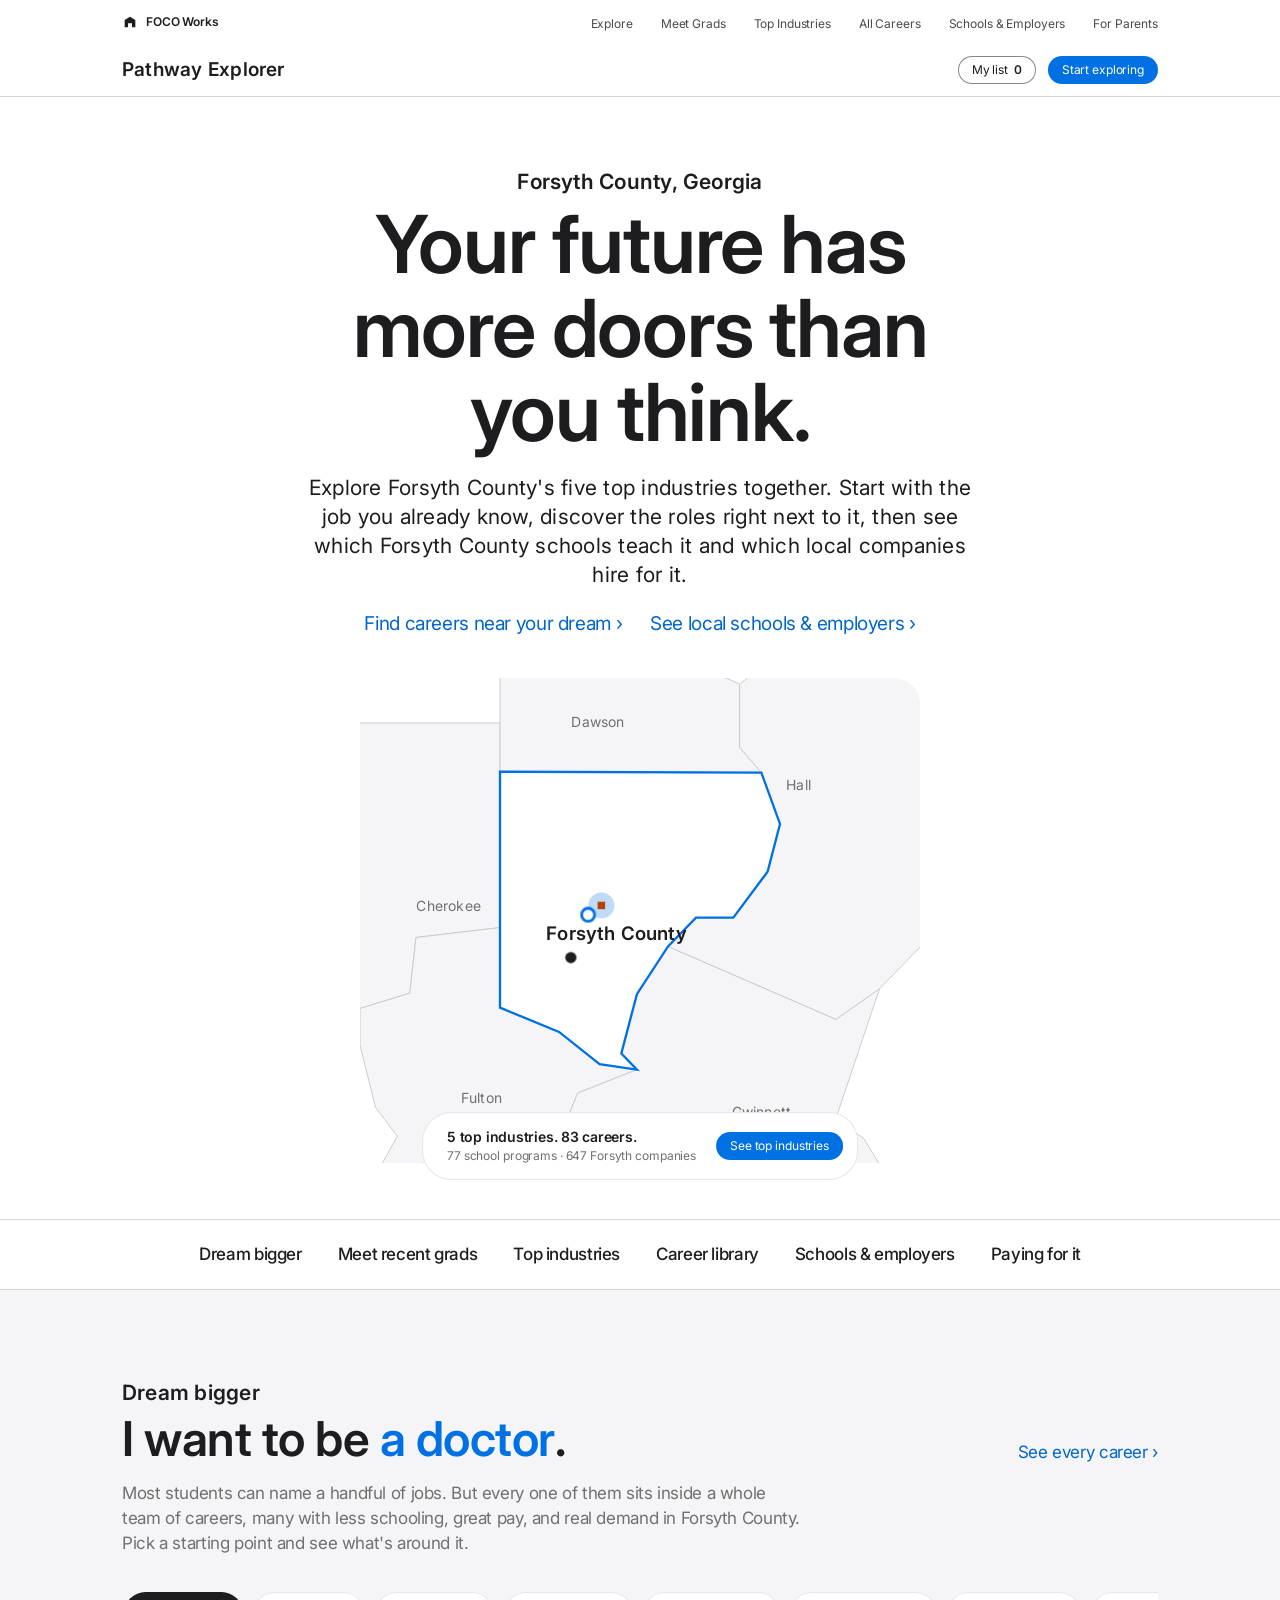
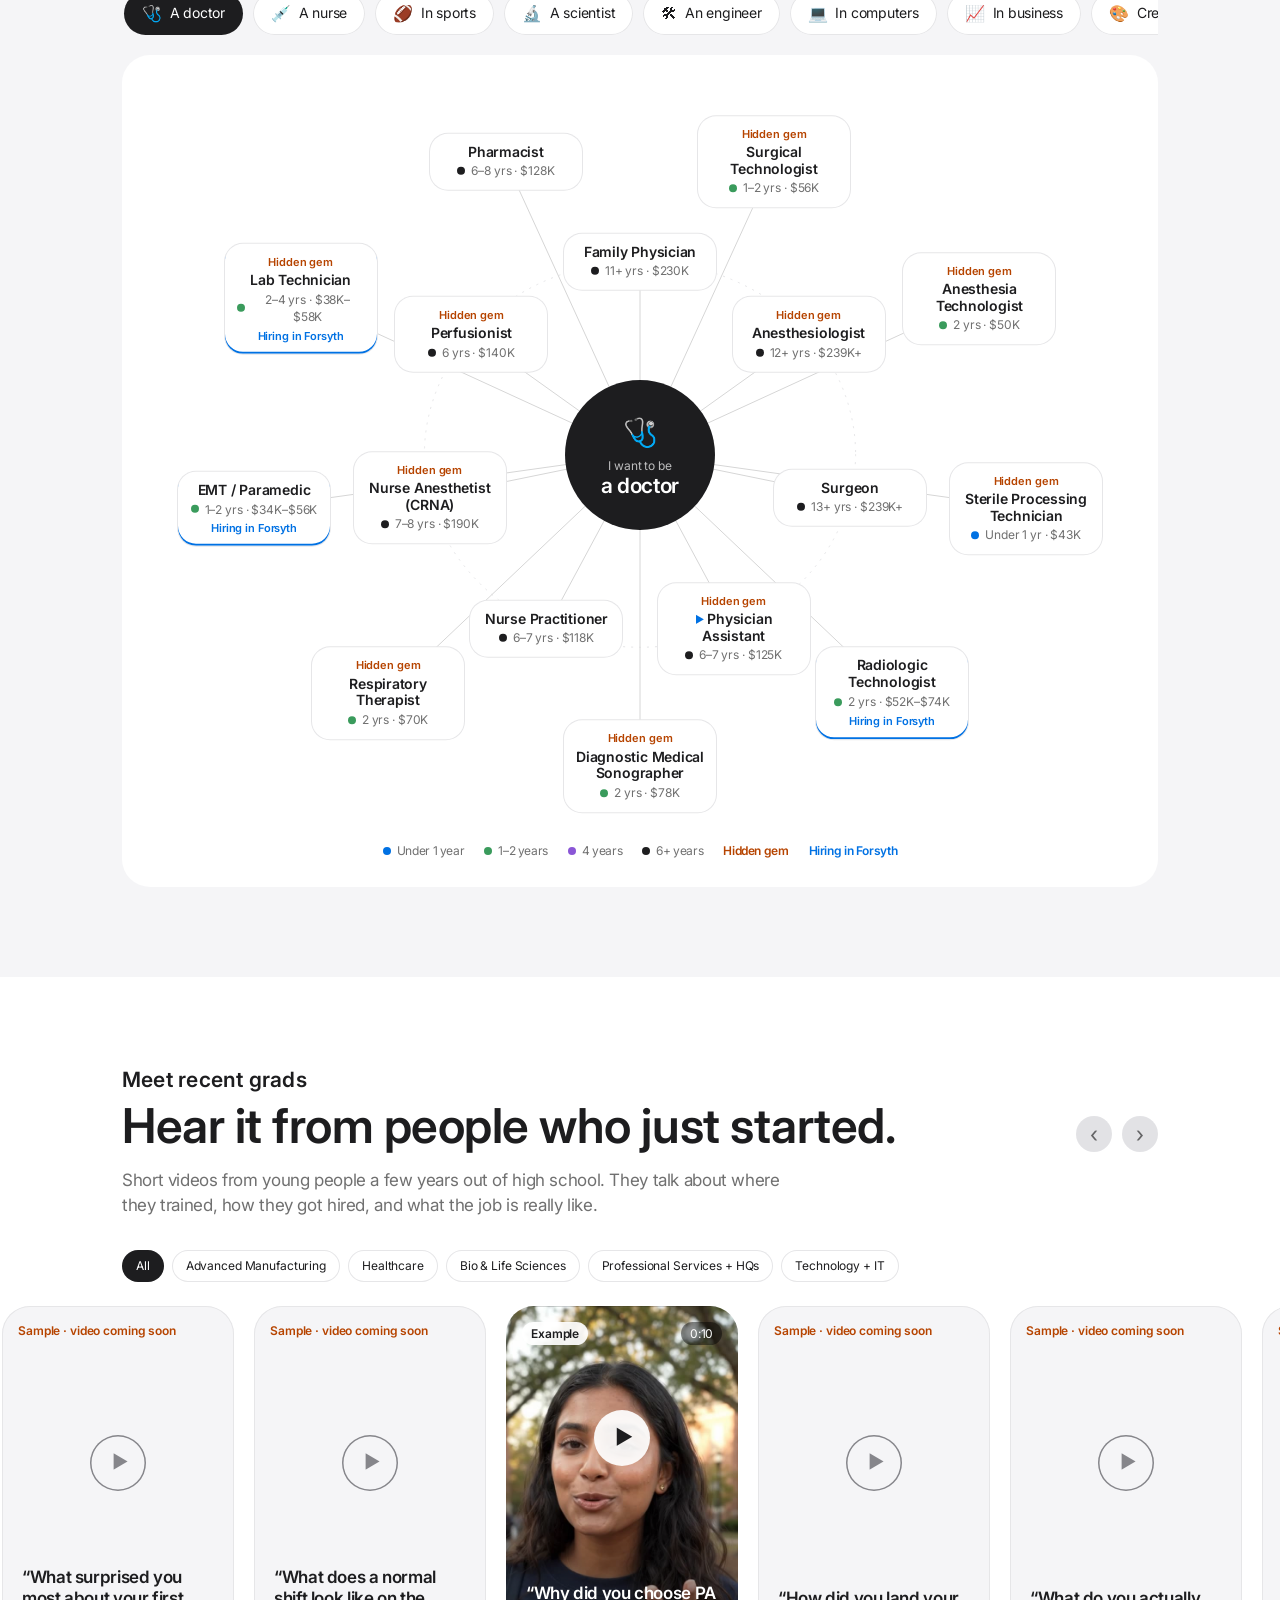
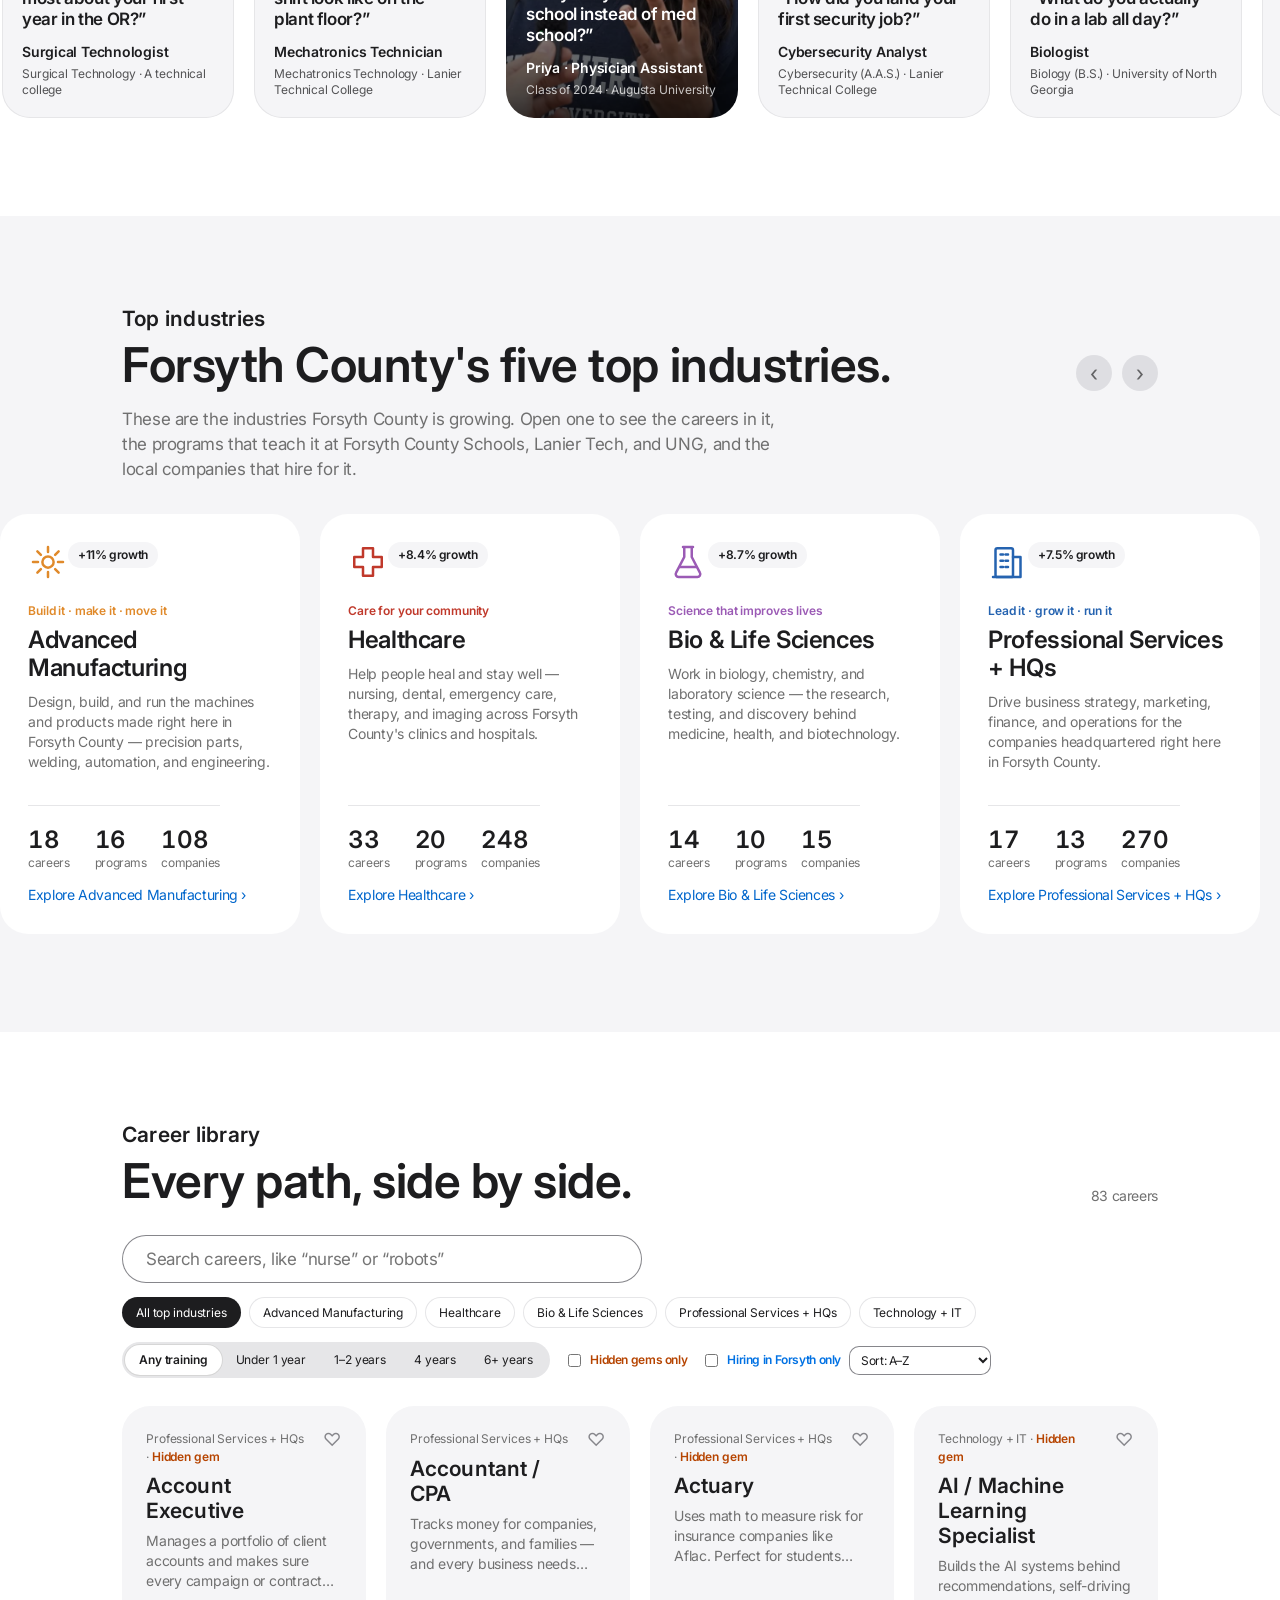
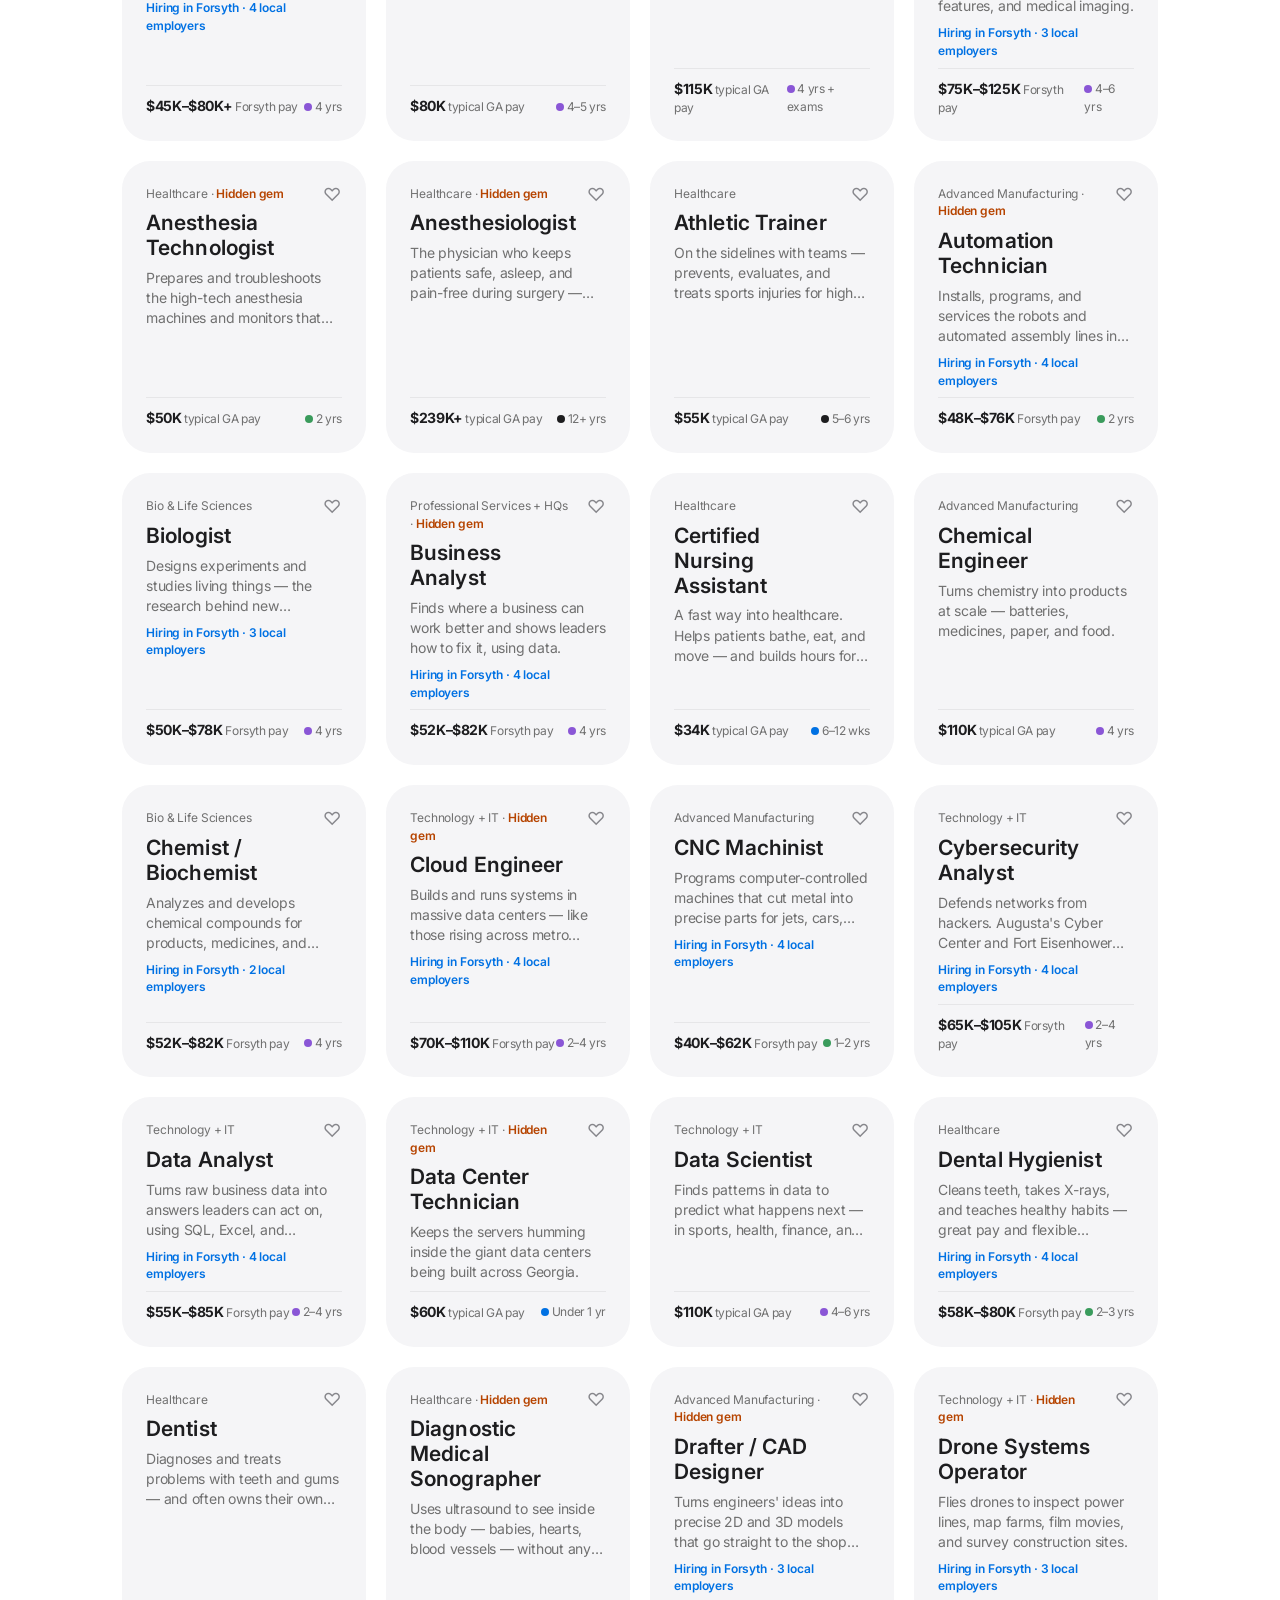
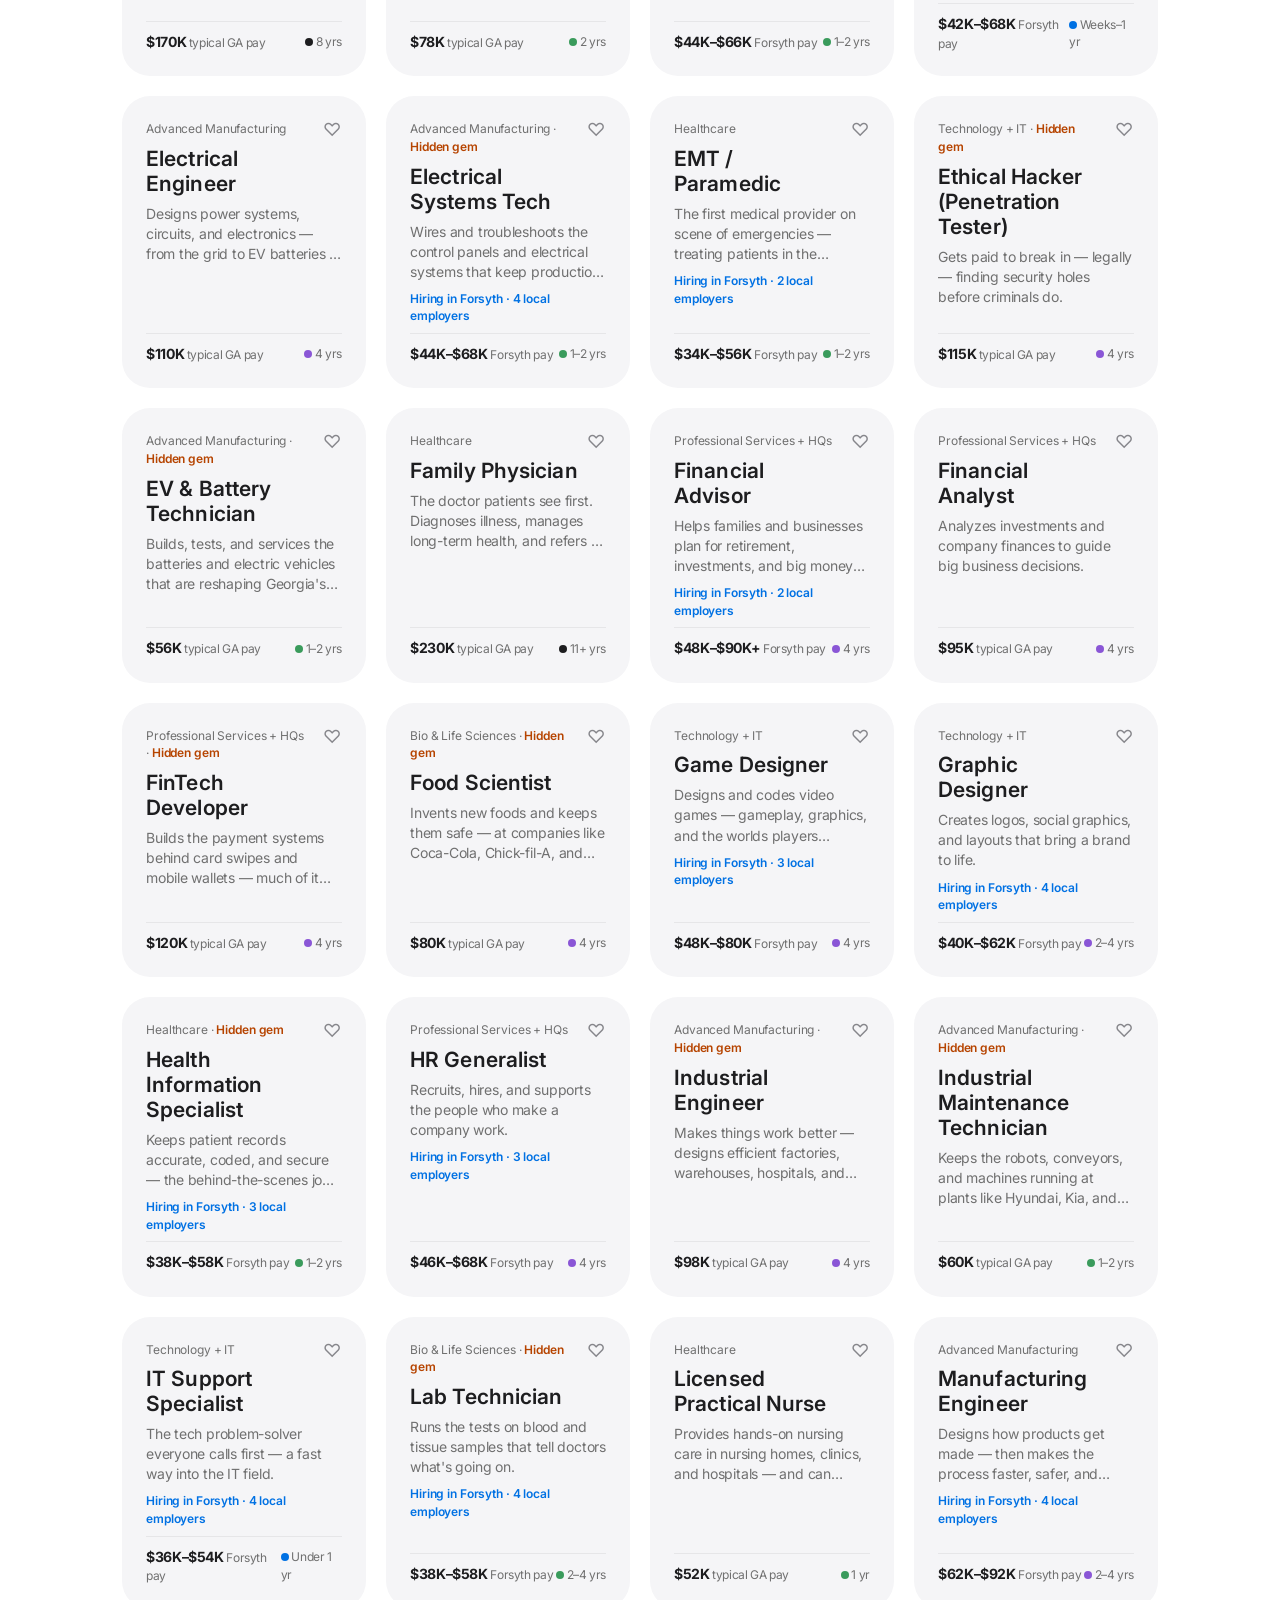
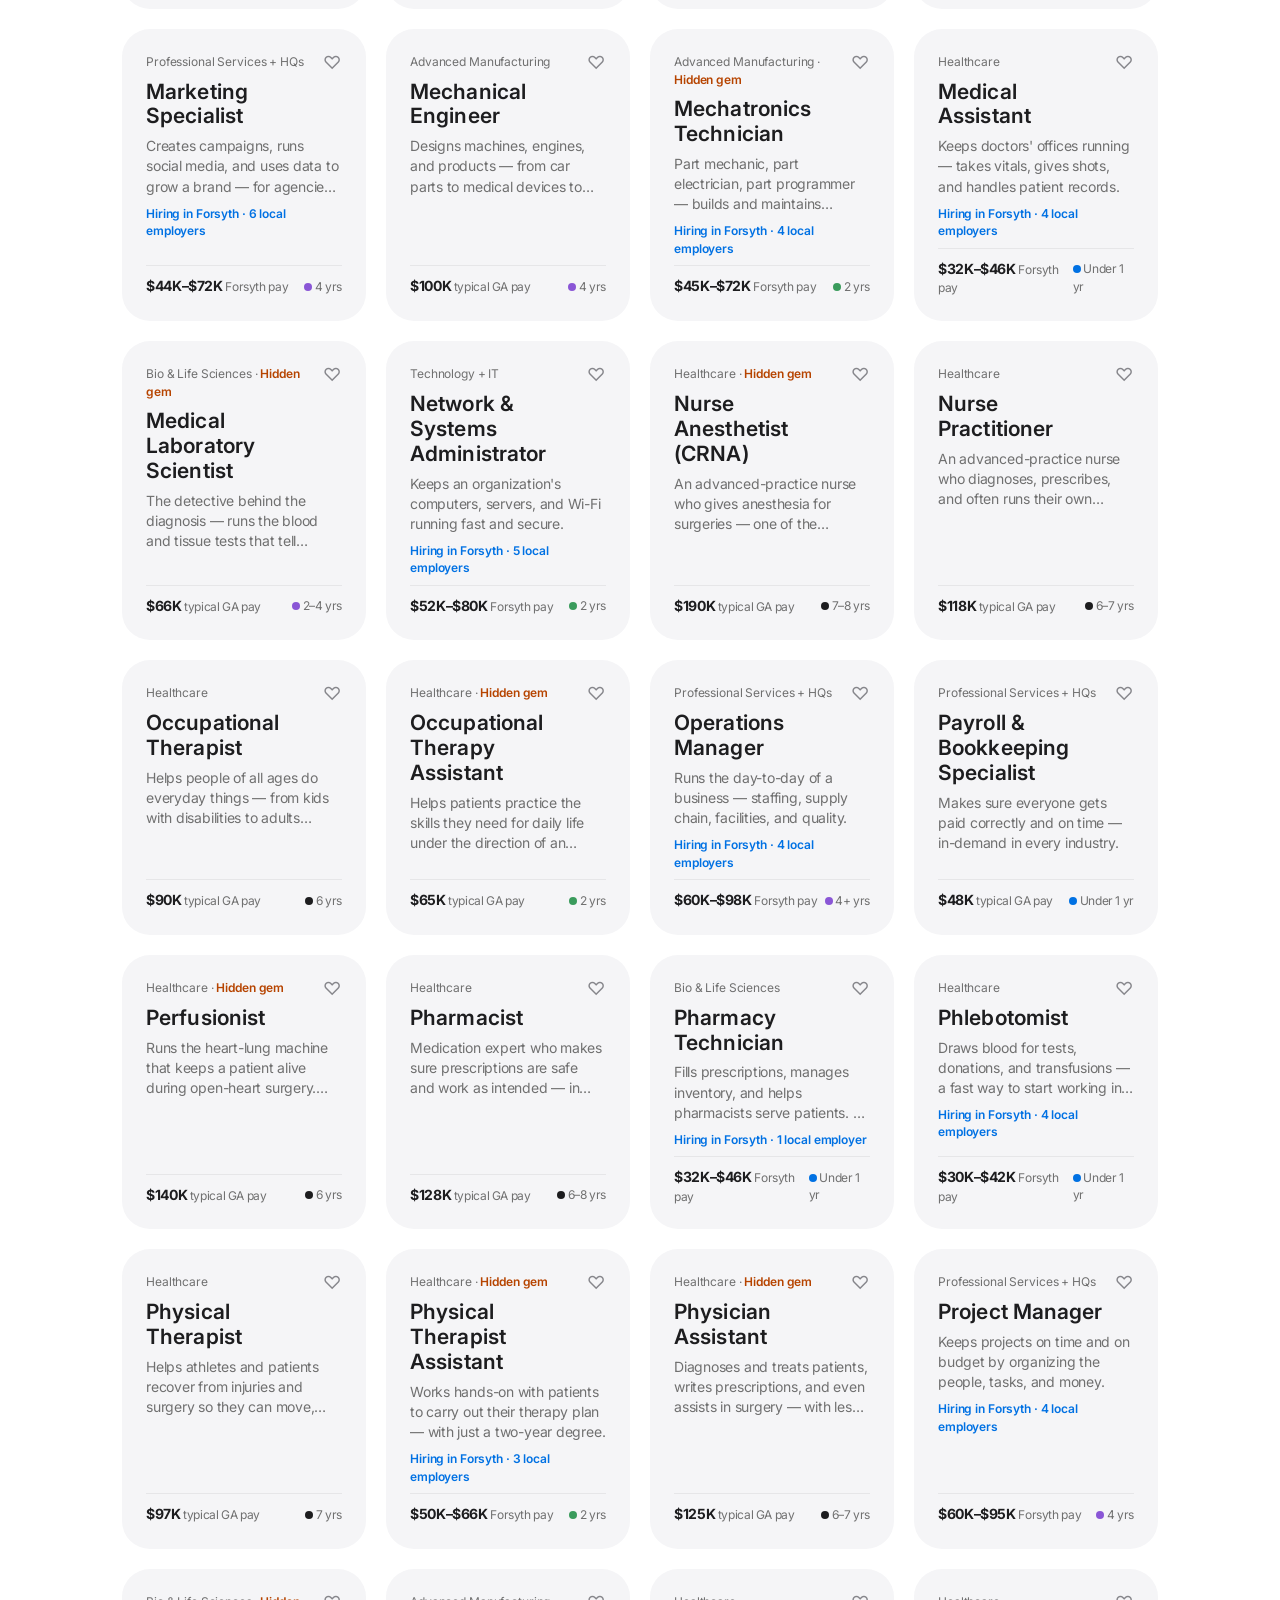
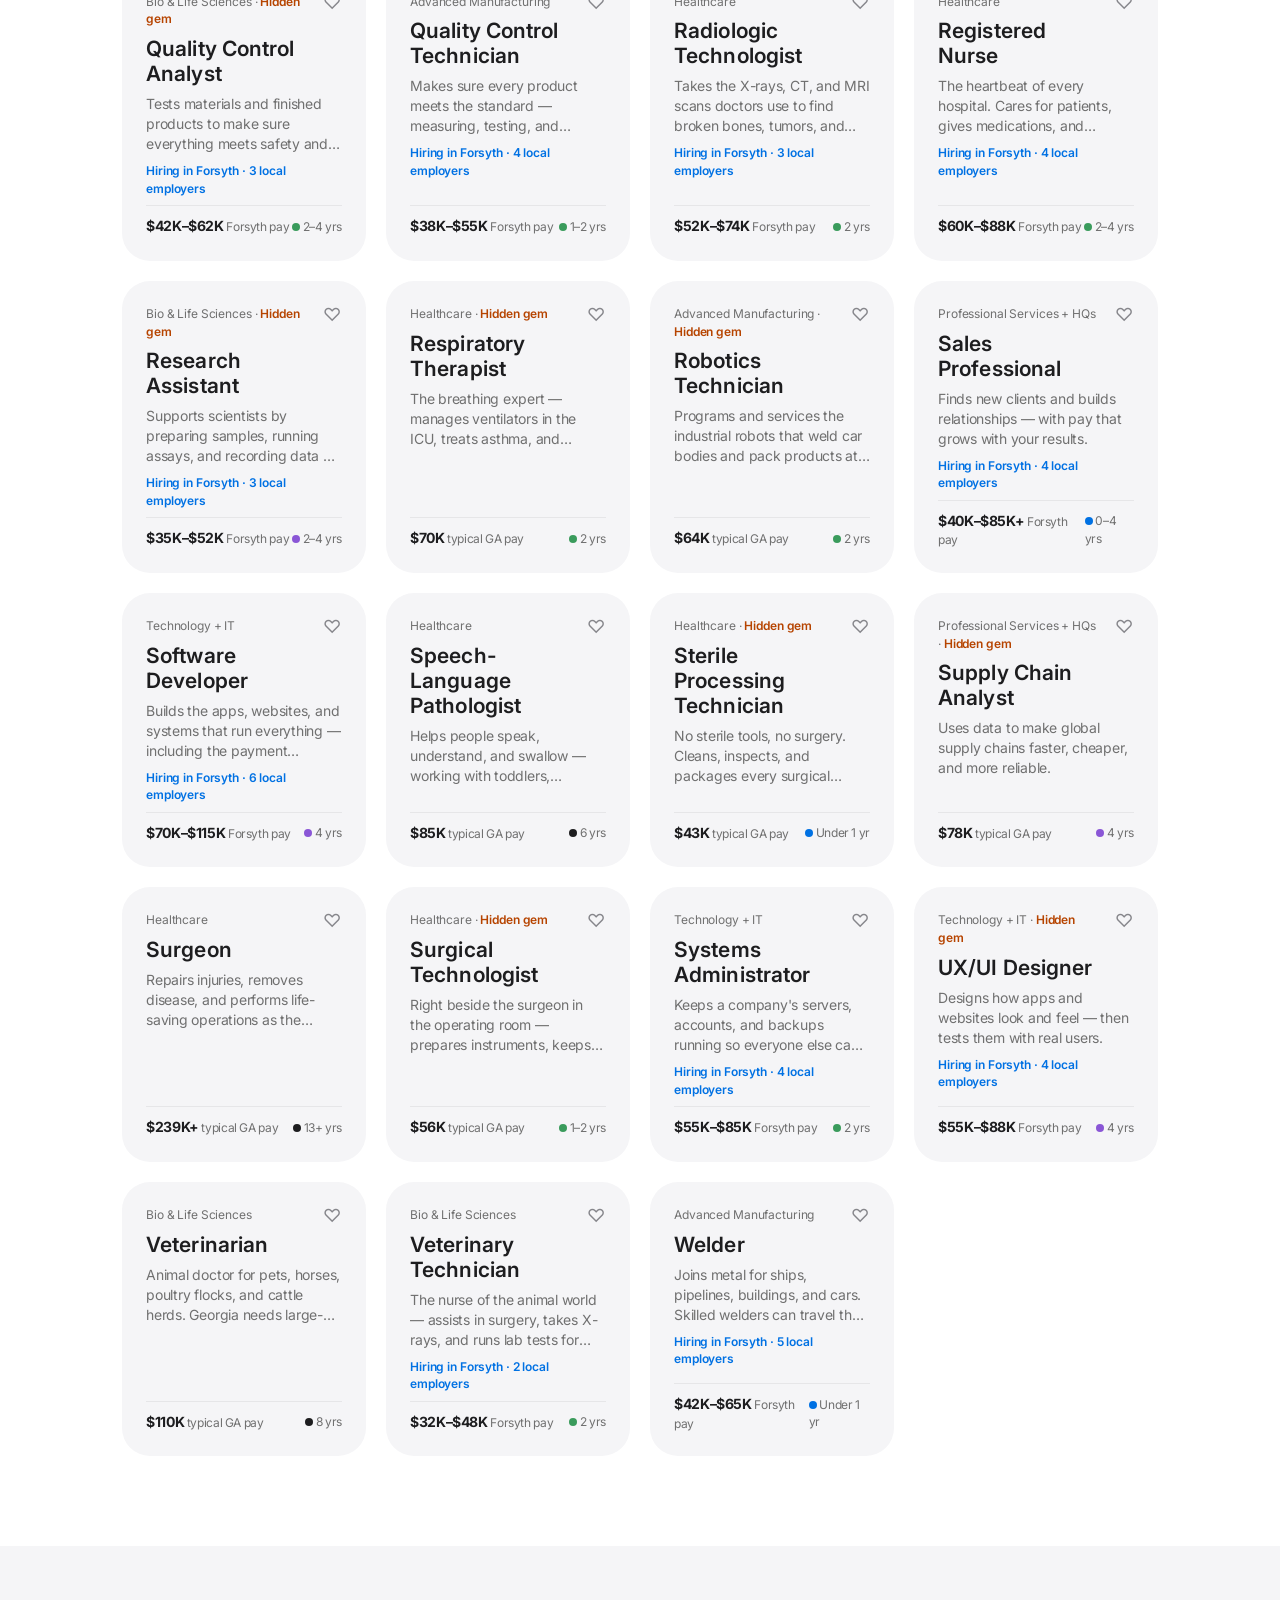
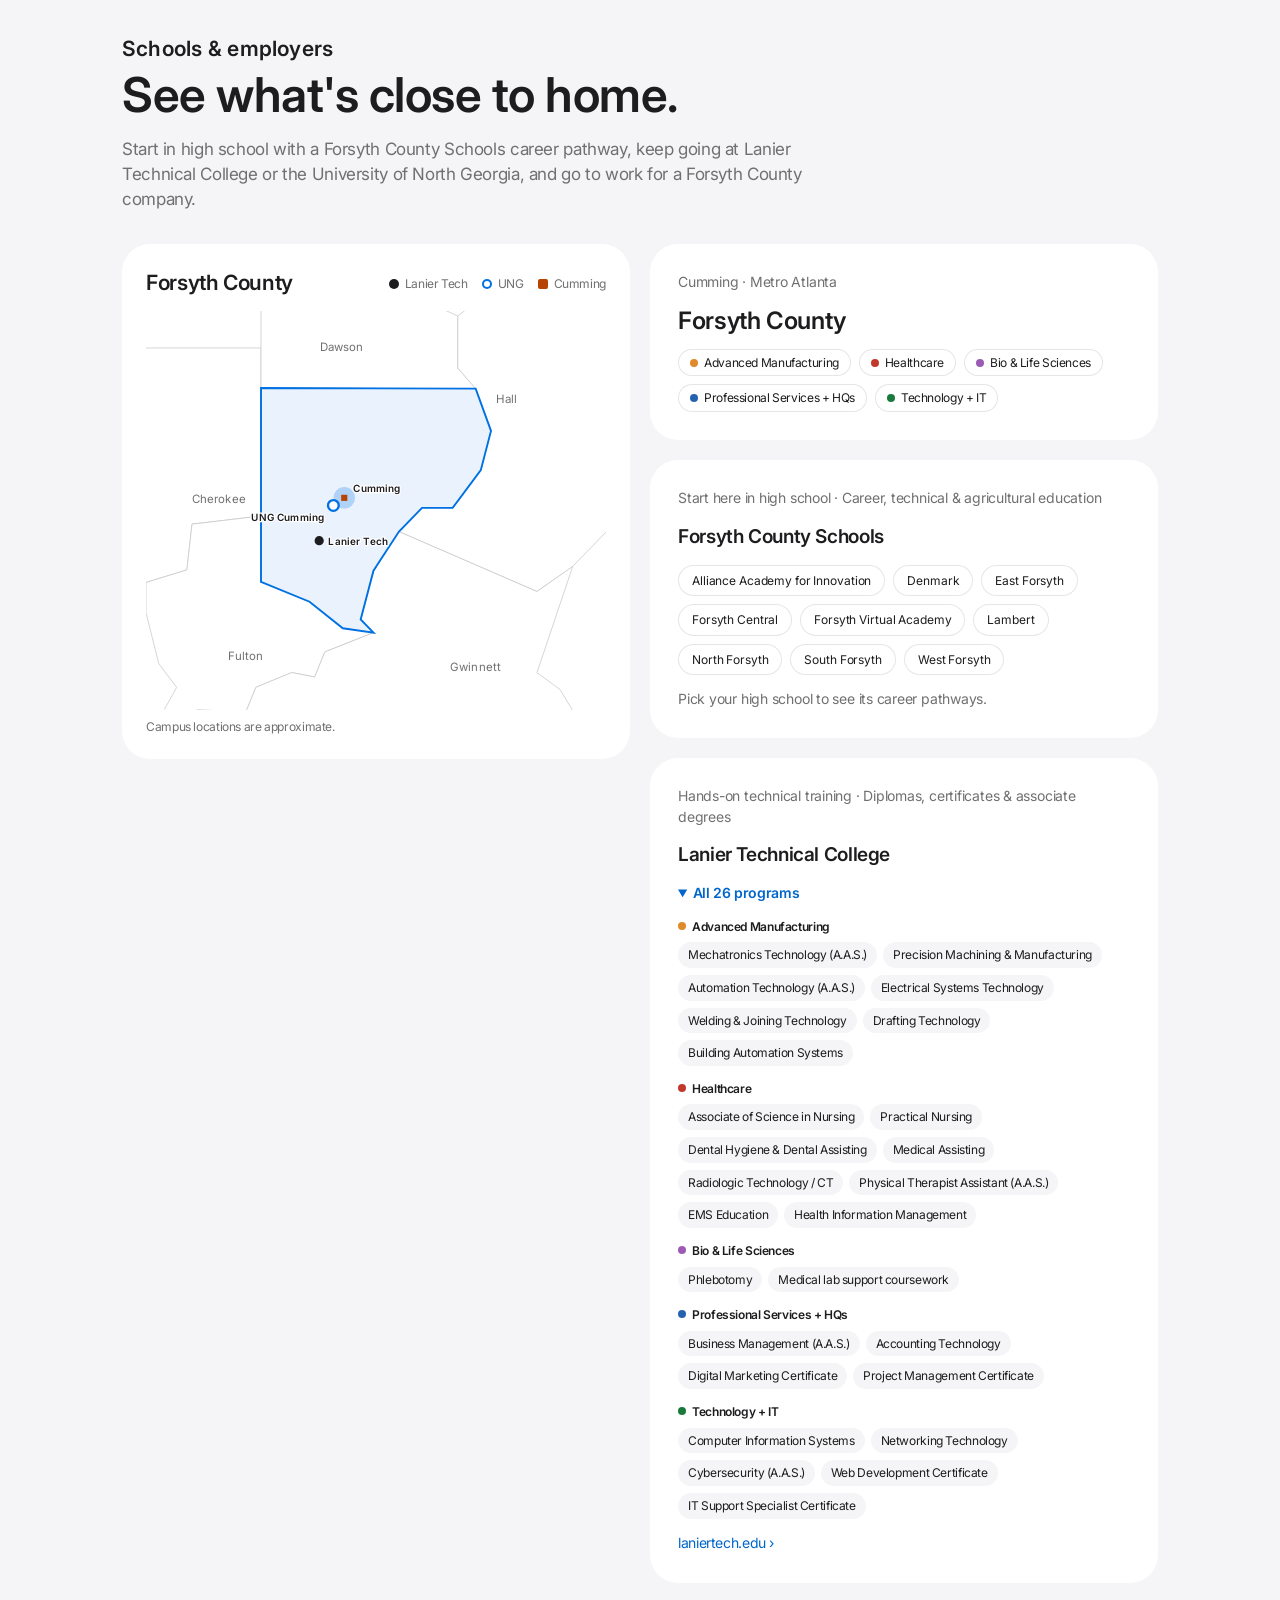
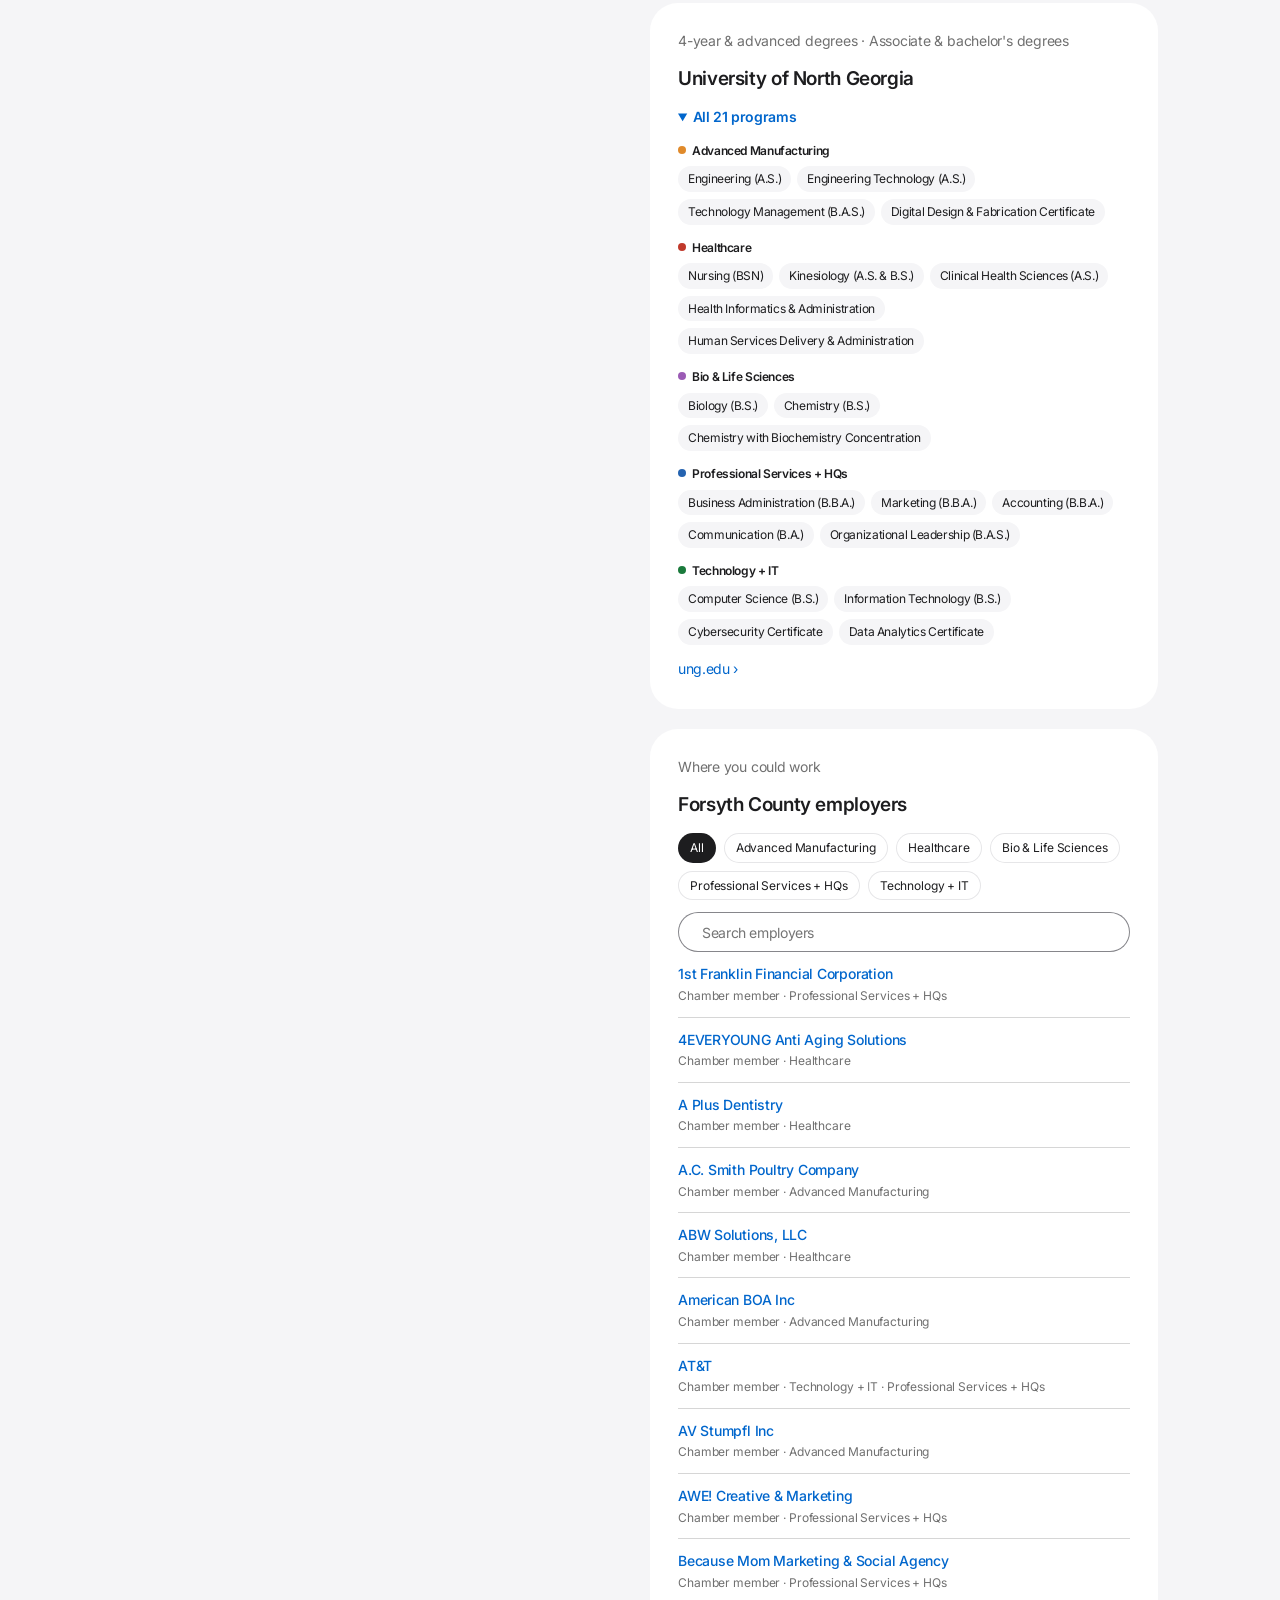
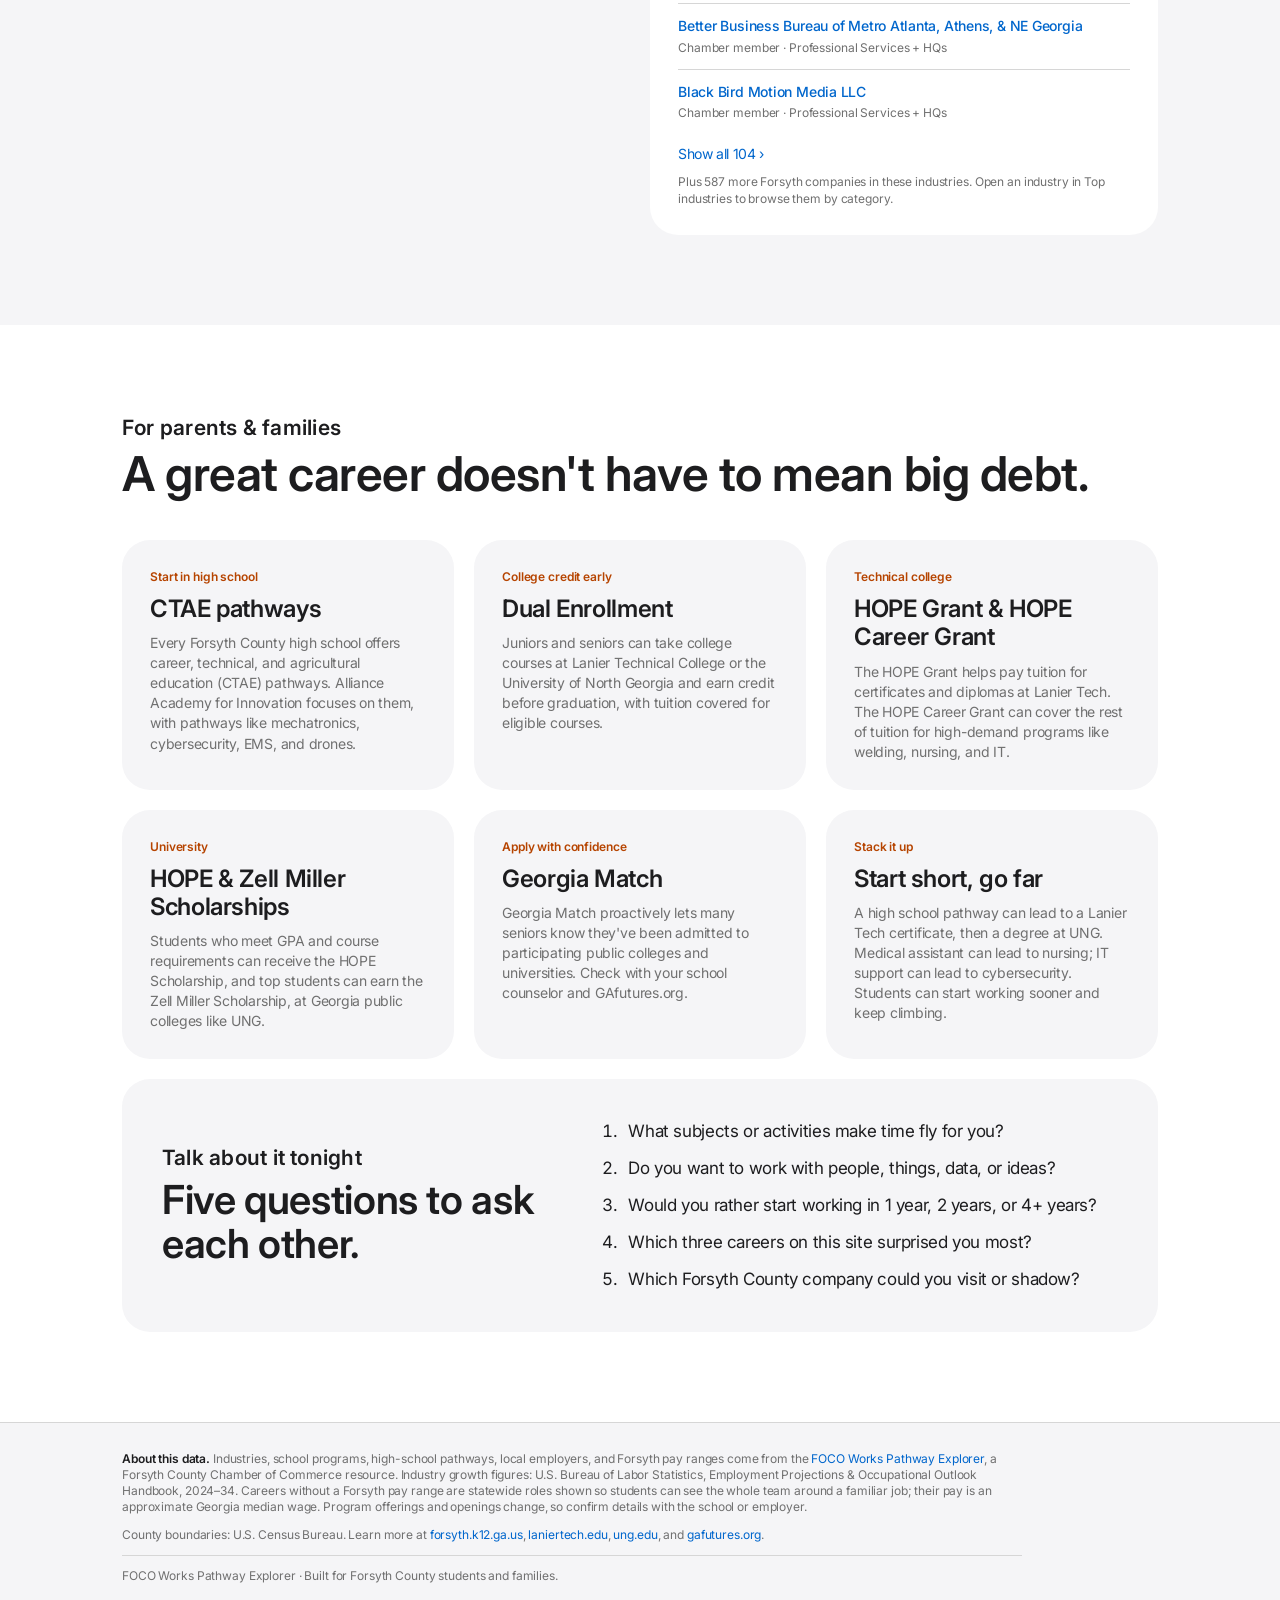
==== commit 4644a329: "Restructure Forsyth industry sheets Center and alphabetize the career list in an even grid of button" ====
--- a/forsyth/index.html
+++ b/forsyth/index.html
@@ -286,6 +286,9 @@
   <dialog class="sheet sheet--wide" id="industryDialog" aria-labelledby="indTitle">
     <div class="sheet__inner" id="industryDialogBody"></div>
   </dialog>
+  <dialog class="sheet" id="employerDialog" aria-labelledby="empTitle">
+    <div class="sheet__inner" id="employerDialogBody"></div>
+  </dialog>
   <dialog class="sheet sheet--video" id="videoDialog" aria-labelledby="vidTitle">
     <div class="sheet__inner" id="videoDialogBody"></div>
   </dialog>
--- a/forsyth/css/styles.css
+++ b/forsyth/css/styles.css
@@ -575,10 +575,78 @@
 .emp-filters .chip { padding: 6px 12px; font-size: 12px; letter-spacing: -0.12px; }
 #local .search--small input { max-width: 100%; margin-bottom: 12px; }
 #local .tag-list li { display: inline-flex; align-items: center; }
-#local .row-list li.is-match .name::after { content: " • hires for this"; color: var(--blue); font-weight: 600; font-size: 12px; }
 
 @media (max-width: 900px) {
   .school-cols { grid-template-columns: 1fr; }
 }
 .pathway-inds { display: flex; flex-wrap: wrap; gap: 4px 12px; margin-top: 2px; font-size: 12px; color: var(--slate); }
 .hs-name + .muted-note { margin: 0 0 12px; }
+
+/* ── Industry sheet: careers, learning, employers ── */
+.dlg-h--center { text-align: center; margin-top: 40px; }
+.center-note { text-align: center; margin: -4px auto 18px; max-width: 560px; font-size: 14px; color: var(--slate); letter-spacing: -0.224px; }
+.local-dot { display: inline-block; width: 7px; height: 7px; border-radius: 50%; background: var(--blue); margin-right: 7px; vertical-align: 1px; flex: none; }
+.career-cols { display: grid; grid-template-columns: repeat(auto-fill, minmax(210px, 1fr)); gap: 10px; }
+.career-btn {
+  display: flex; align-items: center; justify-content: center; text-align: center; min-height: 48px;
+  padding: 10px 16px; border: 0; border-radius: 16px; cursor: pointer;
+  background: var(--white); color: var(--ink); box-shadow: inset 0 0 0 1px var(--control);
+  font-size: 14px; letter-spacing: -0.224px; line-height: 1.25;
+}
+.career-btn:hover { box-shadow: inset 0 0 0 1.5px var(--blue); }
+
+.learn { display: grid; gap: 20px; }
+.learn-school { --school: var(--blue); background: var(--mist); border-radius: 24px; padding: 24px; }
+.learn-school__head { display: flex; align-items: center; gap: 14px; margin-bottom: 18px; flex-wrap: wrap; }
+.learn-school__badge { width: 44px; height: 44px; border-radius: 12px; display: grid; place-items: center; flex: none; background: var(--school); color: #fff; font-size: 13px; font-weight: 600; letter-spacing: 0; }
+.learn-school__head > div { flex: 1; min-width: 0; }
+.learn-school__stage { margin: 0; font-size: 12px; font-weight: 600; color: var(--slate); letter-spacing: -0.12px; }
+.learn-school__head h4 { margin: 0; font-family: var(--font-display); font-size: 21px; font-weight: 600; line-height: 1.2; }
+.learn-school__all { font-size: 14px; white-space: nowrap; }
+.learn-grid { list-style: none; margin: 0; padding: 0; display: grid; grid-template-columns: repeat(auto-fill, minmax(250px, 1fr)); gap: 12px; }
+.learn-tile { background: var(--white); border-radius: 16px; padding: 16px 18px; display: flex; flex-direction: column; gap: 6px; min-width: 0; }
+.learn-tile__name { font-size: 17px; font-weight: 600; line-height: 1.25; color: var(--ink); text-decoration: none; letter-spacing: -0.3px; }
+.learn-tile__name::after { content: " ›"; color: var(--link); }
+.learn-tile__name:hover { color: var(--link); }
+.learn-tile__desc { margin: 0; font-size: 14px; line-height: 1.43; color: var(--slate); letter-spacing: -0.224px; }
+.learn-tile__label { margin: 6px 0 0; font-size: 11px; font-weight: 600; text-transform: uppercase; letter-spacing: 0.6px; color: var(--slate); }
+.learn-tile__chips { display: flex; flex-wrap: wrap; gap: 6px; }
+.learn-tile__chips span { font-size: 12px; padding: 3px 10px; border-radius: var(--r-pill); background: var(--mist); color: var(--ink); }
+.learn-tile .mini-chip { background: var(--white); }
+
+.emp-search { display: block; text-align: center; }
+.emp-search input { max-width: 420px; margin: 0 auto 16px; }
+.emp-tabs { display: flex; flex-wrap: wrap; justify-content: center; gap: 8px; margin-bottom: 12px; }
+.emp-tab { border: 0; cursor: pointer; padding: 9px 16px; border-radius: var(--r-pill); background: var(--mist); color: var(--ink); font-size: 14px; letter-spacing: -0.224px; }
+.emp-tab span { color: var(--slate); margin-left: 4px; font-variant-numeric: tabular-nums; }
+.emp-tab.is-on { background: var(--ink); color: var(--white); }
+.emp-tab.is-on span { color: inherit; opacity: 0.7; }
+.emp-tab--members { box-shadow: inset 0 0 0 1.5px var(--blue); }
+.emp-tab--members.is-on { background: var(--blue); color: #fff; box-shadow: none; }
+.emp-tab-note { text-align: center; margin: 0 auto 16px; max-width: 600px; font-size: 14px; color: var(--slate); letter-spacing: -0.224px; }
+.emp-cards { list-style: none; margin: 0; padding: 0; display: grid; grid-template-columns: repeat(auto-fill, minmax(220px, 1fr)); gap: 8px; }
+.emp-cards .emp-link { width: 100%; min-height: 52px; text-align: left; padding: 12px 16px; border-radius: 14px; background: var(--mist); color: var(--ink); font-size: 14px; font-weight: 500; line-height: 1.3; display: flex; align-items: center; justify-content: space-between; gap: 10px; }
+.emp-cards .emp-link::after { content: "›"; color: var(--link); font-size: 18px; flex: none; }
+.emp-cards .emp-link:hover { box-shadow: inset 0 0 0 1.5px var(--blue); }
+.emp-cards .emp-link.is-member { background: var(--hover); }
+.empty-note { grid-column: 1 / -1; text-align: center; color: var(--slate); font-size: 14px; padding: 20px; }
+
+/* Employer link used everywhere else */
+.emp-link { border: 0; background: none; padding: 0; cursor: pointer; color: var(--link); font: inherit; font-weight: 500; text-align: left; letter-spacing: inherit; }
+.emp-link:hover { text-decoration: underline; }
+.emp-cards .emp-link:hover { text-decoration: none; }
+#local .row-list li.is-match .emp-link::after { content: " • hires for this"; color: var(--blue); font-weight: 600; font-size: 12px; }
+
+/* Employer sheet */
+.member-kind { color: var(--blue); font-weight: 600; }
+.emp-meta { margin: 8px 0 14px; font-size: 14px; color: var(--slate); }
+#employerDialog .tag-list { display: flex; flex-wrap: wrap; gap: 8px; margin: 0; padding: 0; }
+#employerDialog .tag-list span { font-size: 12px; padding: 5px 12px; border-radius: var(--r-pill); background: var(--mist); display: inline-flex; align-items: center; }
+.feeder-list { list-style: none; margin: 0; padding: 0; display: grid; gap: 8px; }
+.feeder-list li { --school: var(--blue); display: flex; justify-content: space-between; gap: 12px; align-items: center; padding: 12px 14px; border-radius: 12px; background: var(--mist); box-shadow: inset 3px 0 0 var(--school); font-size: 14px; }
+.feeder-list li span { color: var(--slate); font-size: 12px; text-align: right; }
+@media (max-width: 734px) {
+  .career-cols { grid-template-columns: 1fr 1fr; }
+  .learn-school { padding: 18px; }
+  .learn-school__all { width: 100%; }
+}
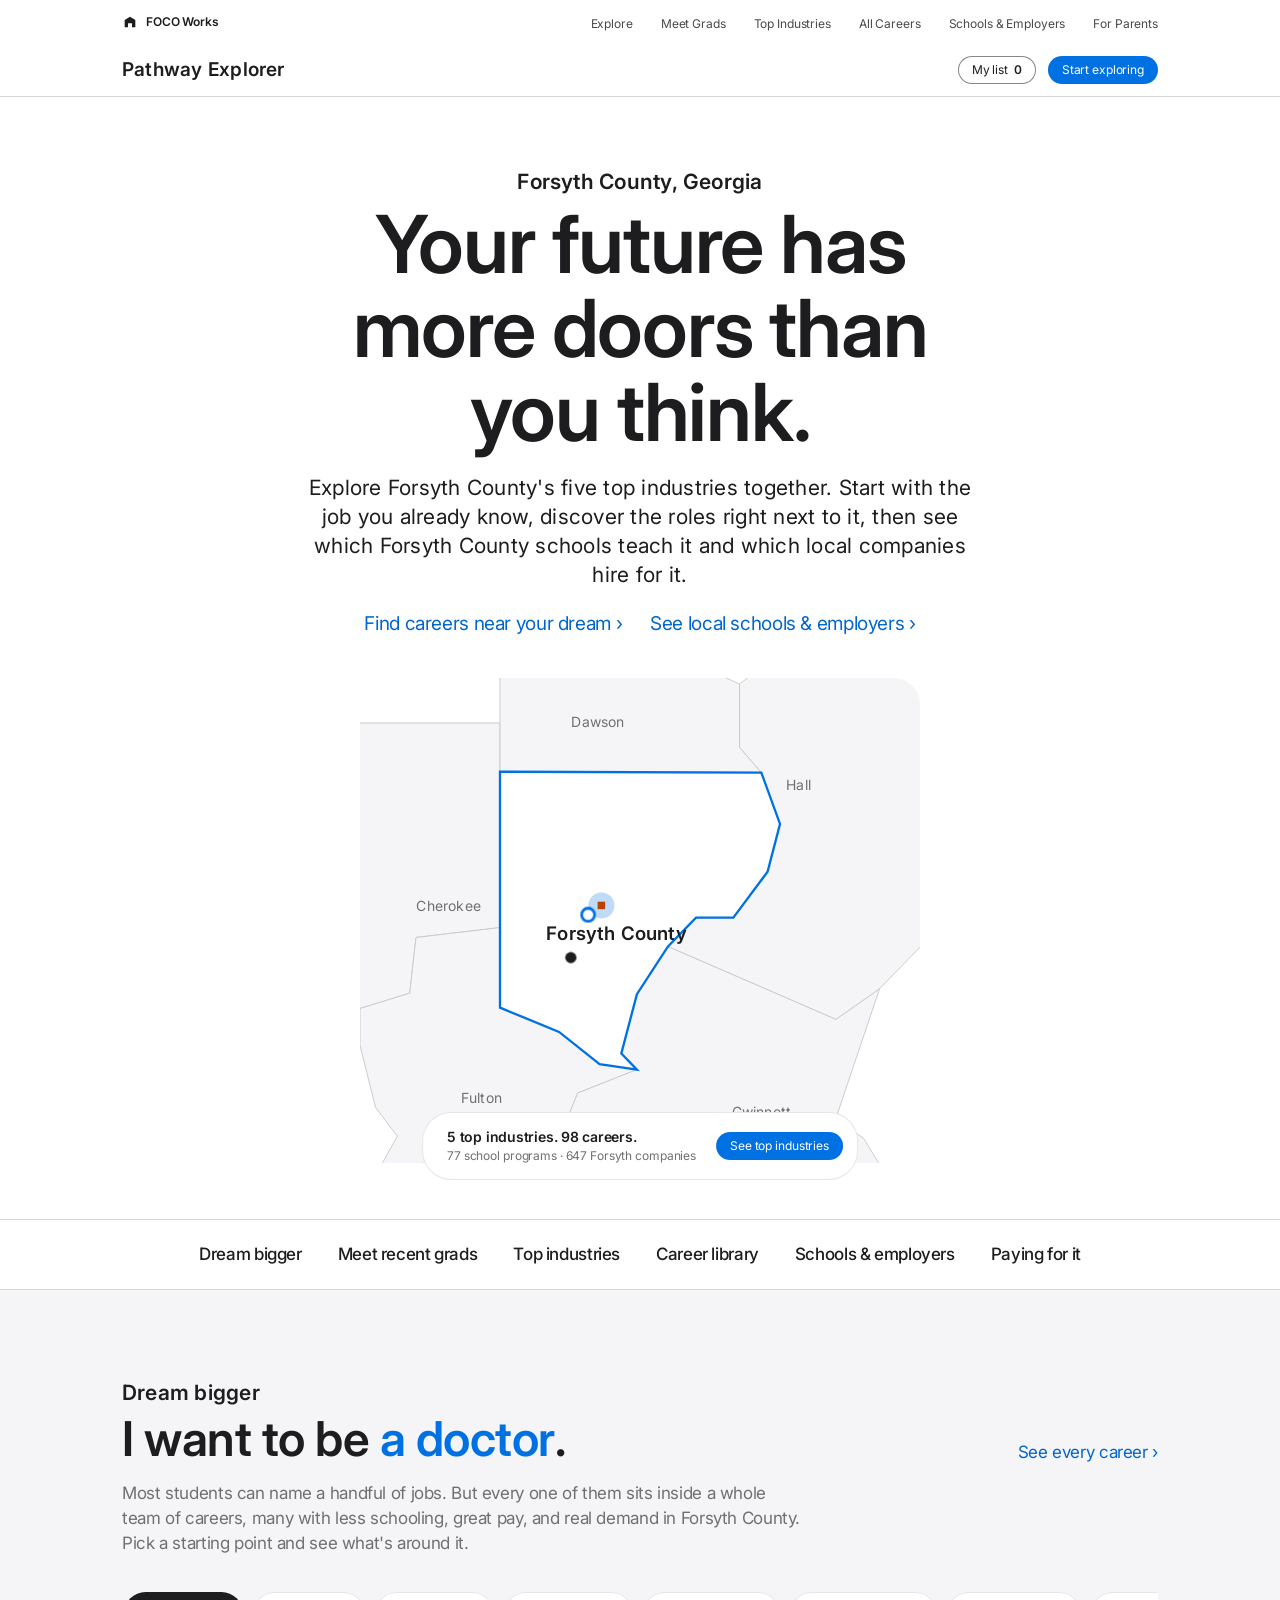
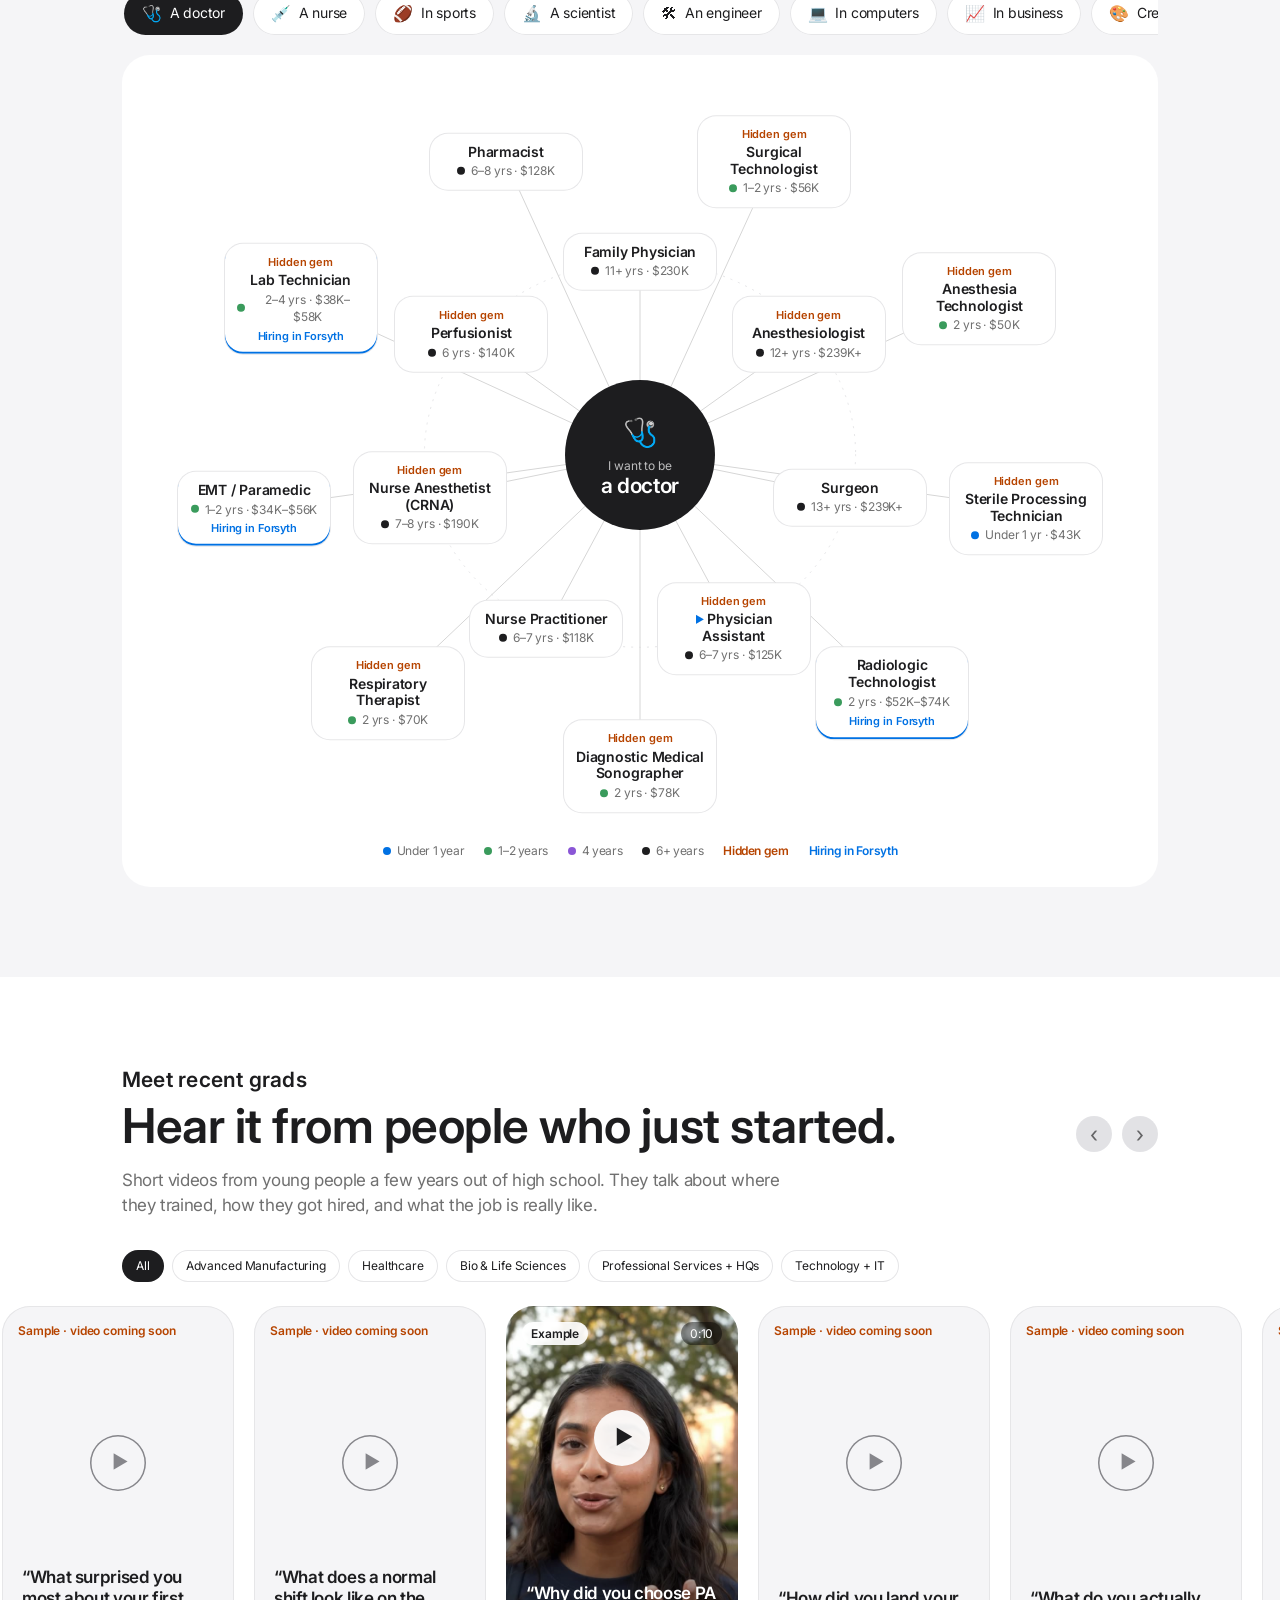
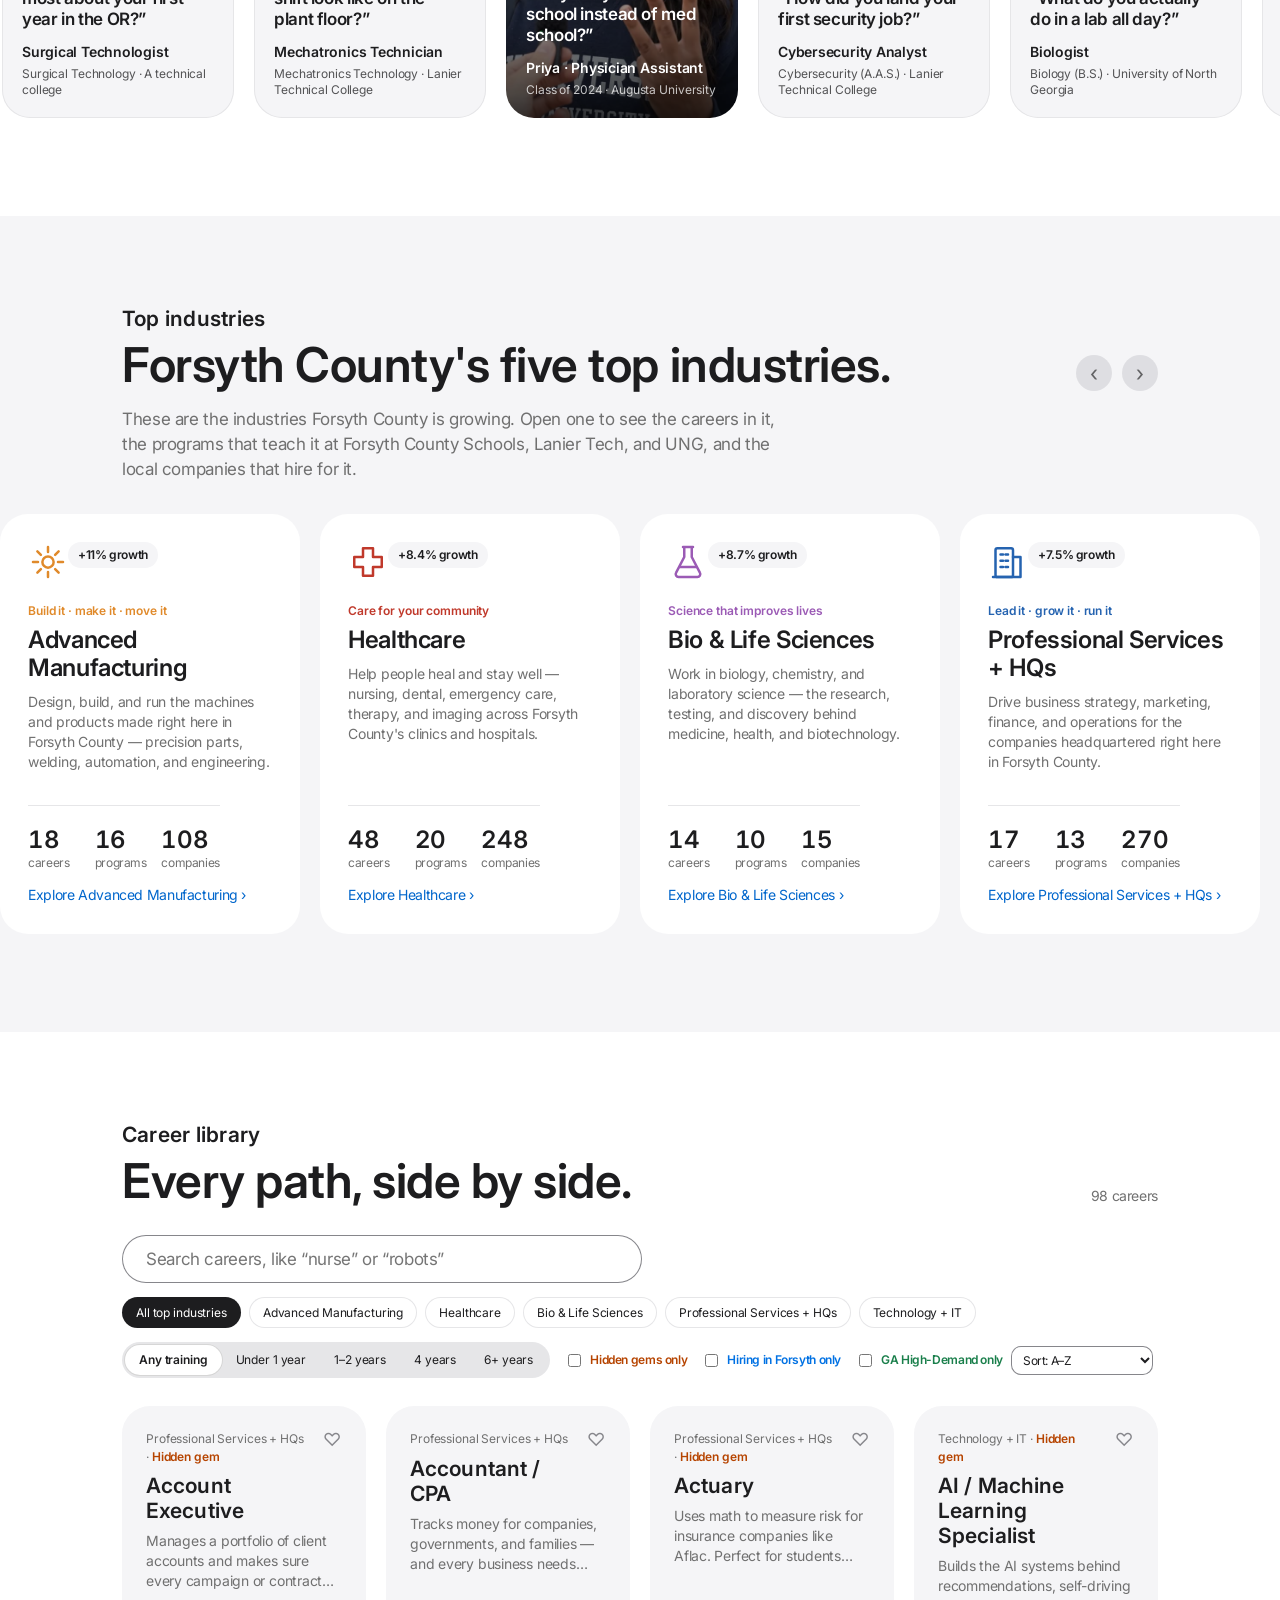
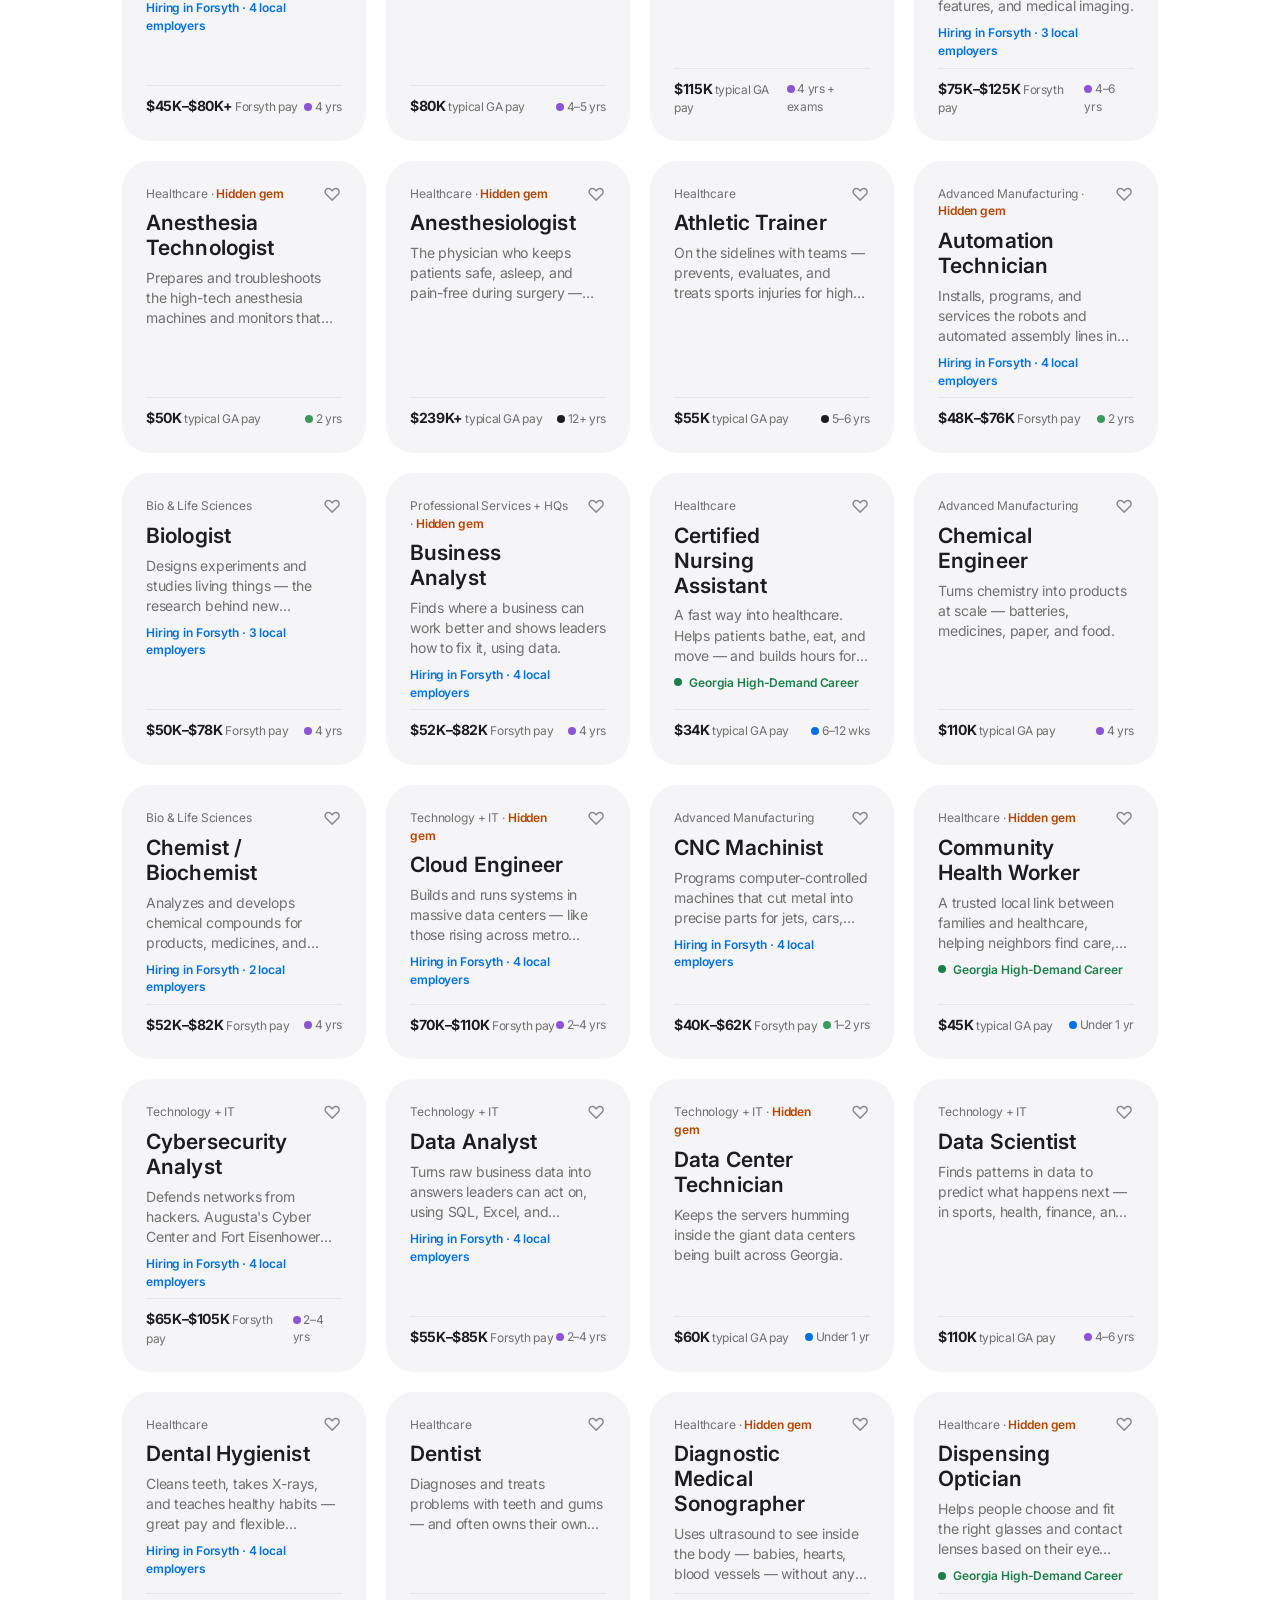
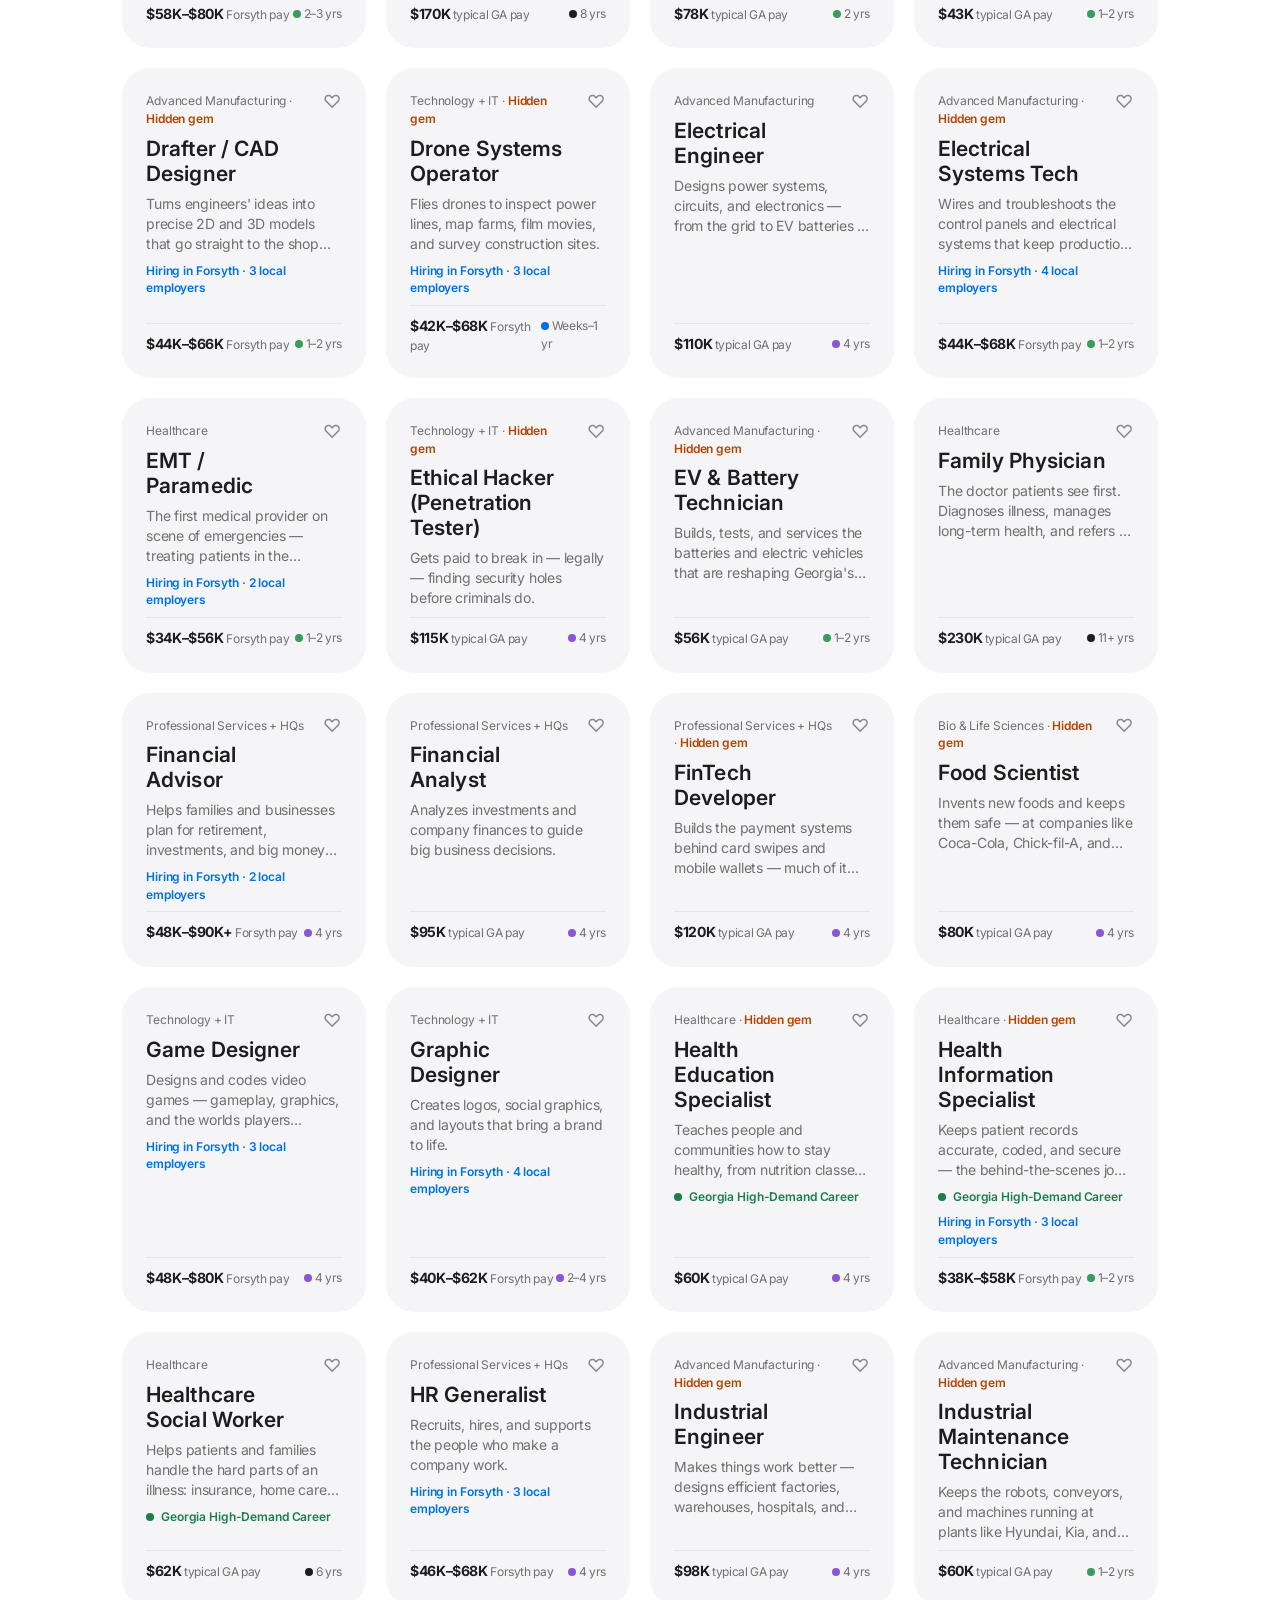
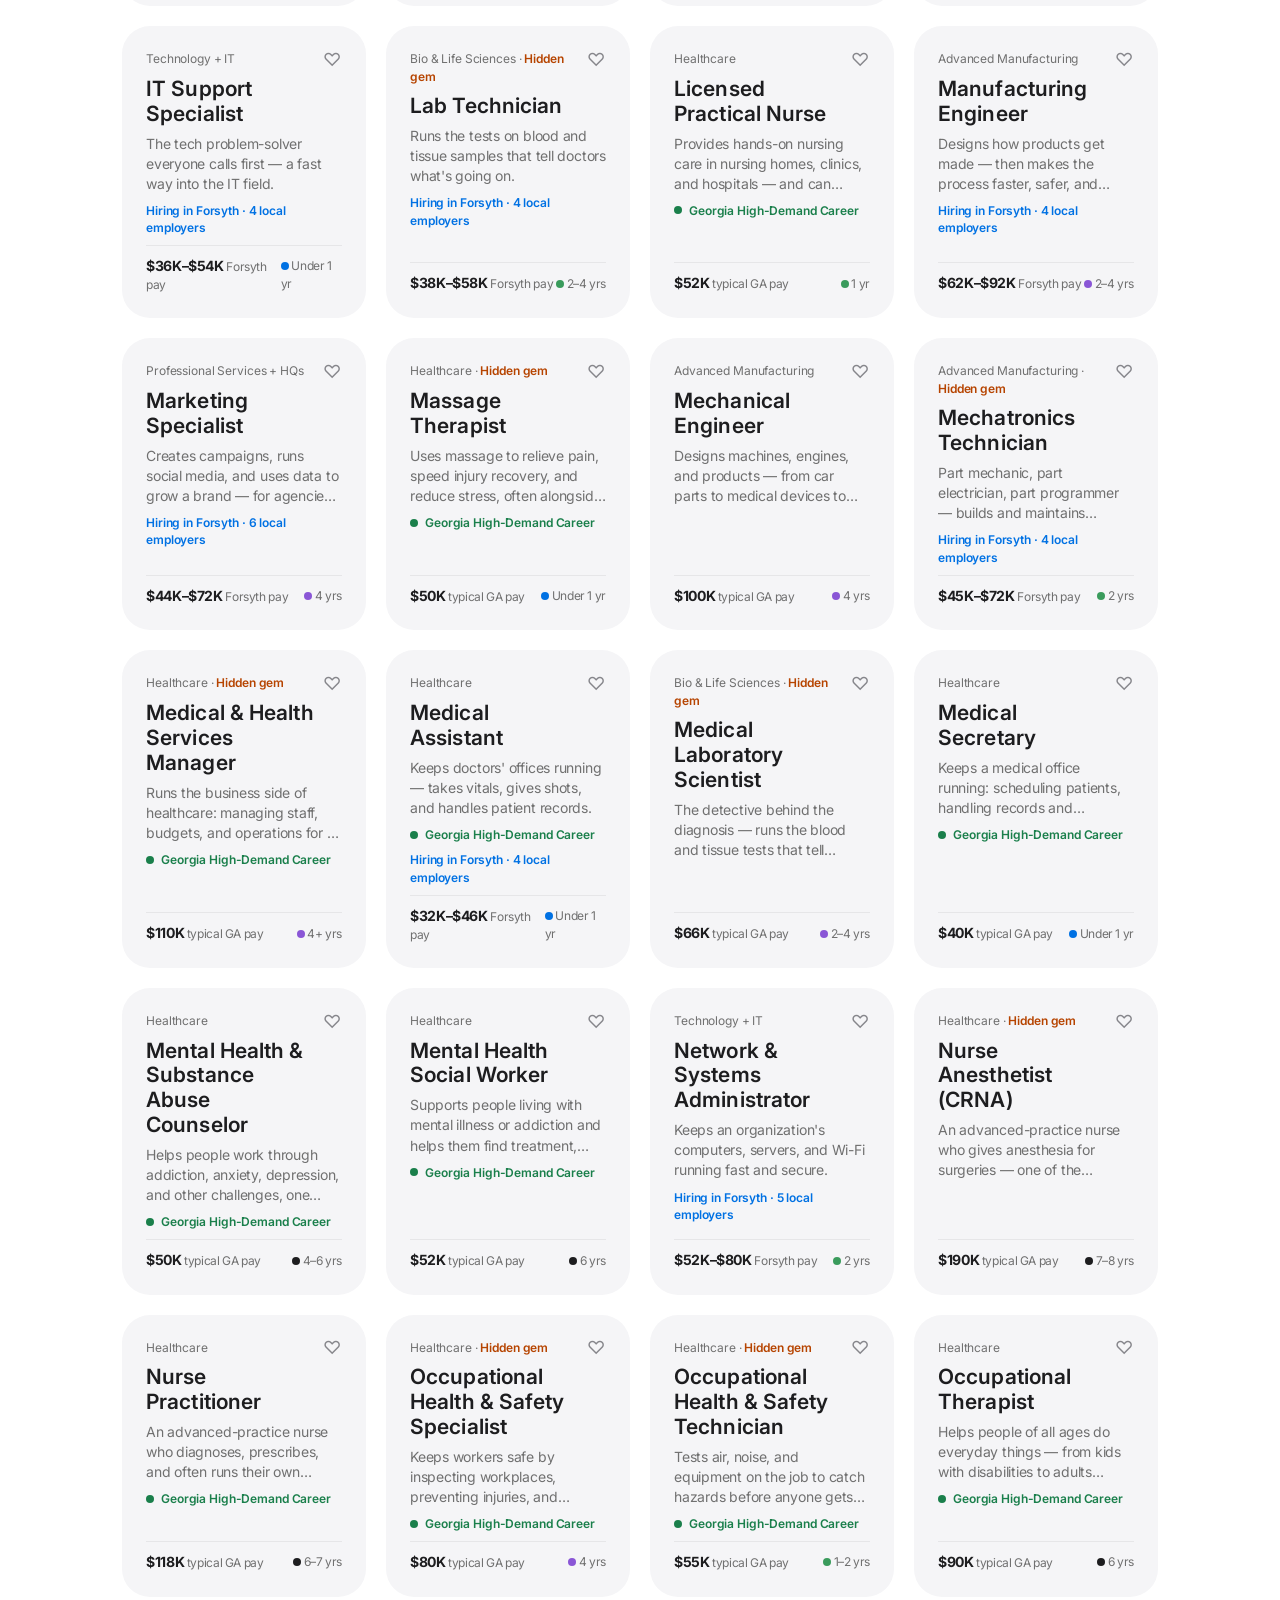
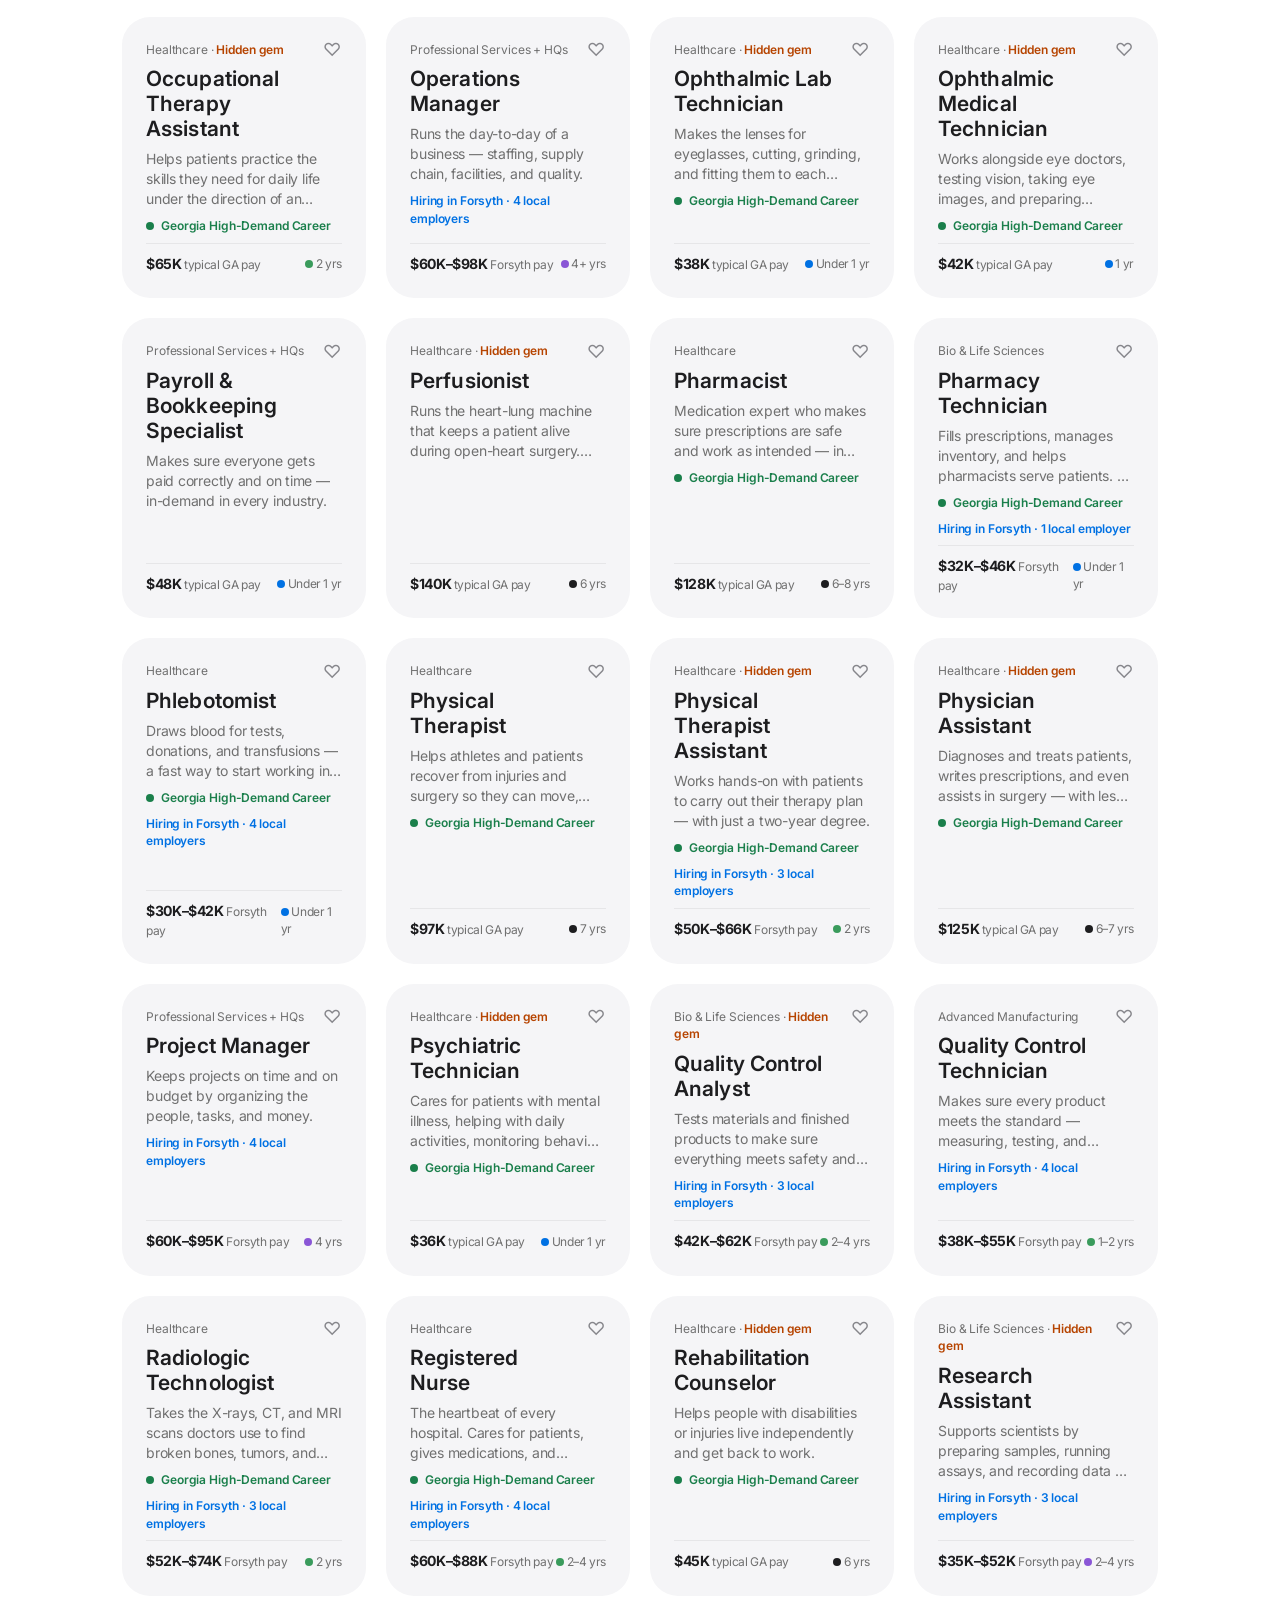
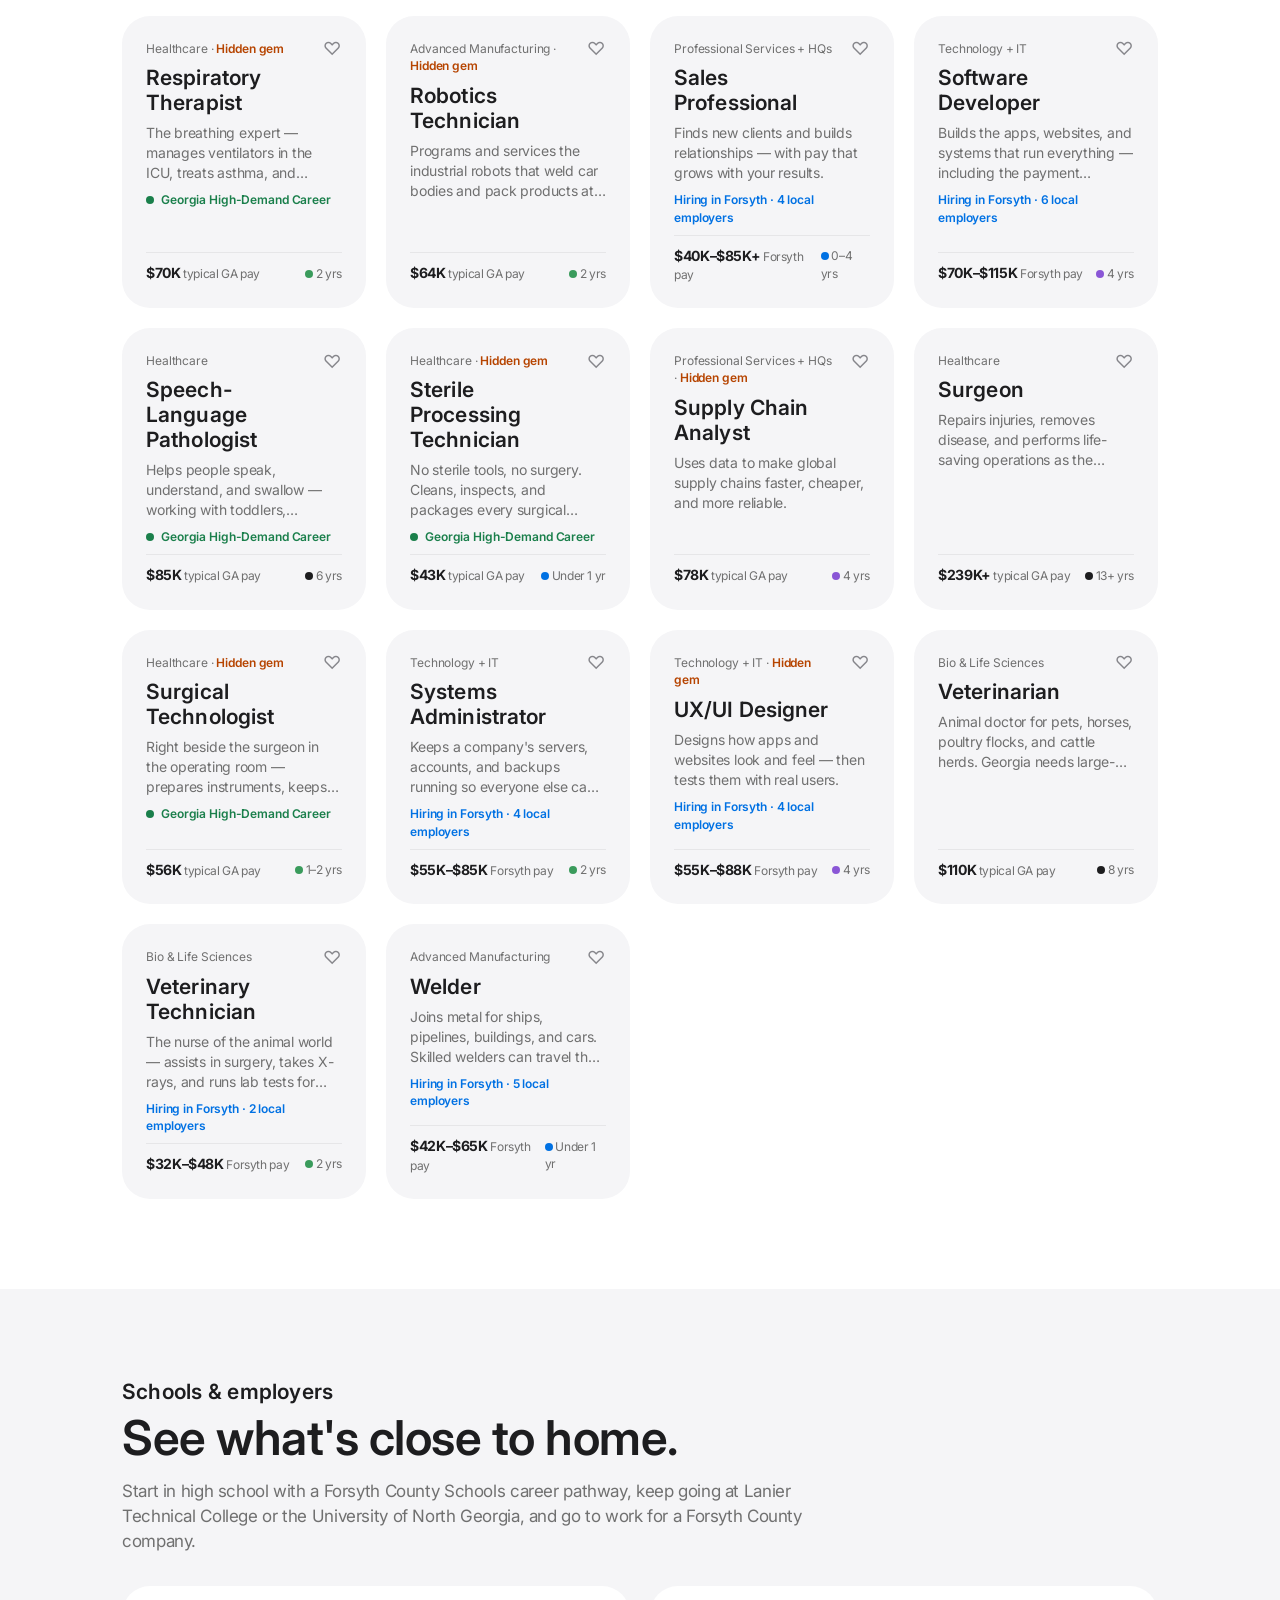
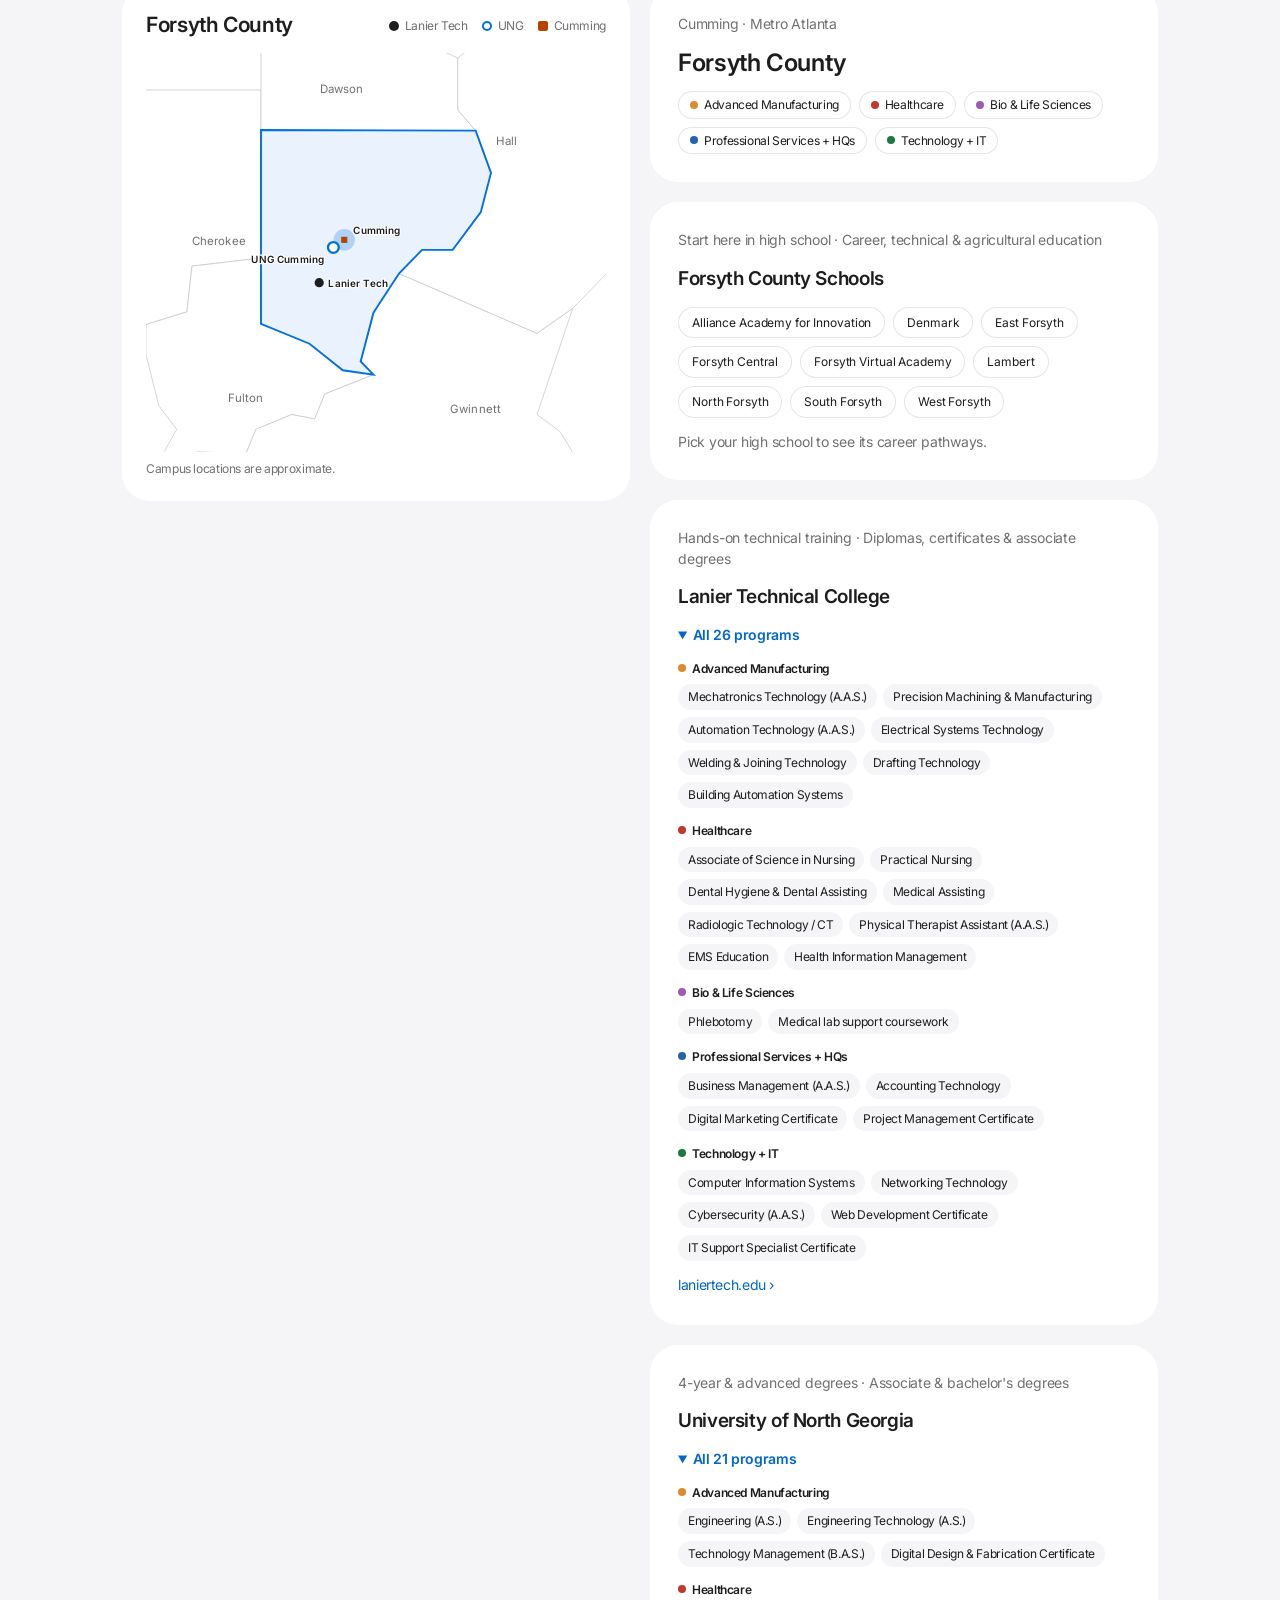
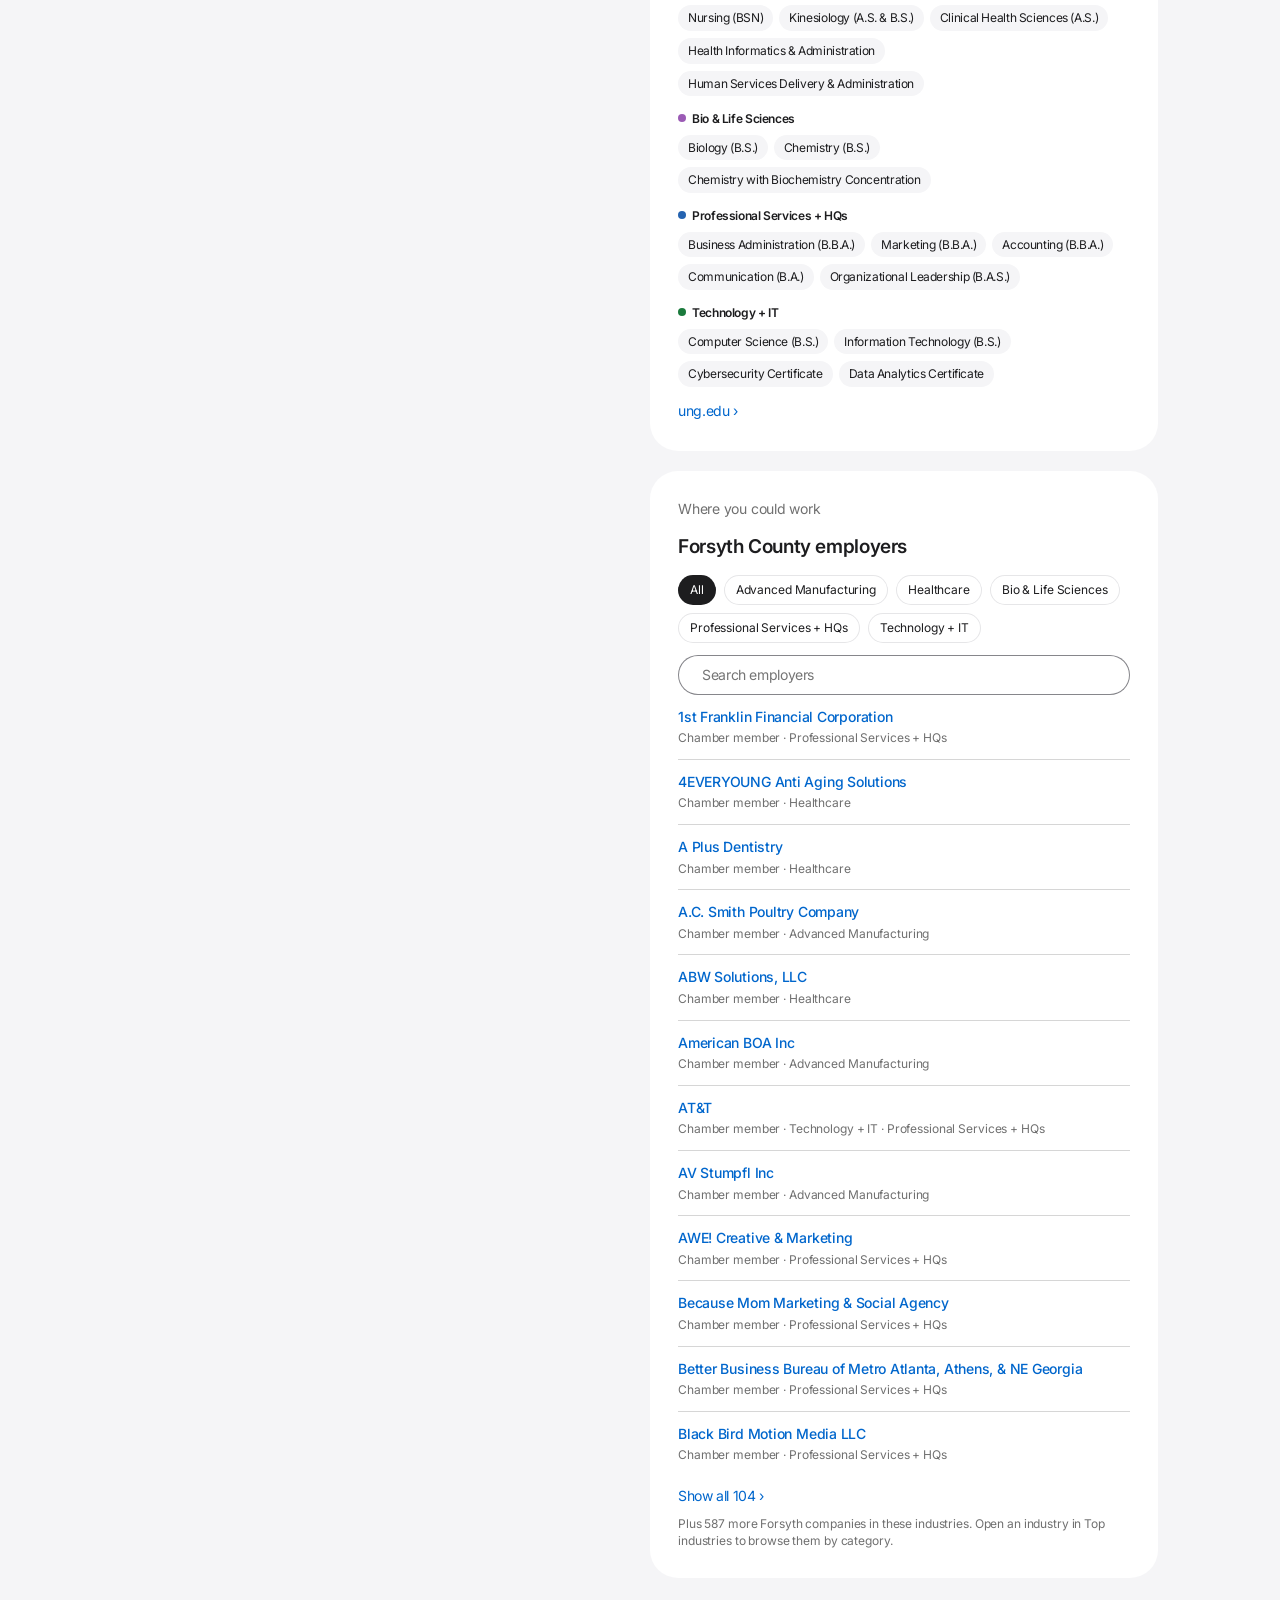
==== commit cc2c7587: "Mark Georgia High-Demand Careers and add missing healthcare careers Store the provided Georgia High-" ====
--- a/forsyth/index.html
+++ b/forsyth/index.html
@@ -168,6 +168,7 @@
             <div class="segmented" id="eduFilters" role="group" aria-label="Training time"></div>
             <label class="toggle"><input type="checkbox" id="gemsOnly"> Hidden gems only</label>
             <label class="toggle toggle--local"><input type="checkbox" id="localOnly"> Hiring in Forsyth only</label>
+            <label class="toggle toggle--hd"><input type="checkbox" id="hdOnly"> GA High-Demand only</label>
             <label class="select">
               <span class="sr-only">Sort</span>
               <select id="sort">
@@ -274,7 +275,7 @@
 
   <footer class="footer">
     <div class="wrap">
-      <p><strong>About this data.</strong> Industries, school programs, high-school pathways, local employers, and Forsyth pay ranges come from the <a class="link" href="https://focoworkspathwayexplorer.com/" target="_blank" rel="noopener">FOCO Works Pathway Explorer</a>, a Forsyth County Chamber of Commerce resource. Industry growth figures: U.S. Bureau of Labor Statistics, Employment Projections &amp; Occupational Outlook Handbook, 2024–34. Careers without a Forsyth pay range are statewide roles shown so students can see the whole team around a familiar job; their pay is an approximate Georgia median wage. Program offerings and openings change, so confirm details with the school or employer.</p>
+      <p><strong>About this data.</strong> Industries, school programs, high-school pathways, local employers, and Forsyth pay ranges come from the <a class="link" href="https://focoworkspathwayexplorer.com/" target="_blank" rel="noopener">FOCO Works Pathway Explorer</a>, a Forsyth County Chamber of Commerce resource. "Georgia High-Demand Career" marks occupations on Georgia's High-Demand Career List. Industry growth figures: U.S. Bureau of Labor Statistics, Employment Projections &amp; Occupational Outlook Handbook, 2024–34. Careers without a Forsyth pay range are statewide roles shown so students can see the whole team around a familiar job; their pay is an approximate Georgia median wage. Program offerings and openings change, so confirm details with the school or employer.</p>
       <p>County boundaries: U.S. Census Bureau. Learn more at <a class="link" href="https://www.forsyth.k12.ga.us/ctae" target="_blank" rel="noopener">forsyth.k12.ga.us</a>, <a class="link" href="https://www.laniertech.edu/" target="_blank" rel="noopener">laniertech.edu</a>, <a class="link" href="https://ung.edu/" target="_blank" rel="noopener">ung.edu</a>, and <a class="link" href="https://www.gafutures.org" target="_blank" rel="noopener">gafutures.org</a>.</p>
       <p class="footer__fine">FOCO Works Pathway Explorer · Built for Forsyth County students and families.</p>
     </div>
--- a/forsyth/css/styles.css
+++ b/forsyth/css/styles.css
@@ -487,7 +487,9 @@
 }
 
 /* ── Forsyth County additions ─────────────────── */
-:root { --city: #b64400; }
+:root { --city: #b64400; --hd: #1a7f4b; --hd-bg: #e9f5ee; }
+@media (prefers-color-scheme: dark) { :root:not([data-theme="light"]) { --hd: #4cc37a; --hd-bg: #122a1d; } }
+:root[data-theme="dark"] { --hd: #4cc37a; --hd-bg: #122a1d; }
 
 /* Bands alternate white / mist; cards take the opposite surface. */
 #industries .sector-card, #local .panel-card { background: var(--white); }
@@ -650,3 +652,13 @@
   .learn-school { padding: 18px; }
   .learn-school__all { width: 100%; }
 }
+
+/* Georgia High-Demand Career marker */
+.hd-dot { display: inline-block; width: 8px; height: 8px; border-radius: 50%; background: var(--hd); margin-right: 7px; vertical-align: 1px; flex: none; }
+.hd-key { display: inline-flex; align-items: center; padding: 5px 12px; border-radius: var(--r-pill); background: var(--hd-bg); color: var(--hd); font-weight: 600; font-size: 13px; }
+.career-btn.is-hd { background: var(--hd-bg); box-shadow: inset 0 0 0 1px var(--hd); color: var(--ink); }
+.career-btn.is-hd:hover { box-shadow: inset 0 0 0 2px var(--hd); }
+.hd-badge { display: inline-flex; align-items: center; margin: 4px 0 6px; padding: 4px 12px; border-radius: var(--r-pill); background: var(--hd-bg); color: var(--hd); font-size: 12px; font-weight: 600; letter-spacing: -0.12px; }
+.hd-label { display: inline-flex; align-items: center; font-size: 12px; font-weight: 600; color: var(--hd); letter-spacing: -0.12px; }
+.toggle--hd { color: var(--hd); }
+.toggle--hd input { accent-color: var(--hd); }
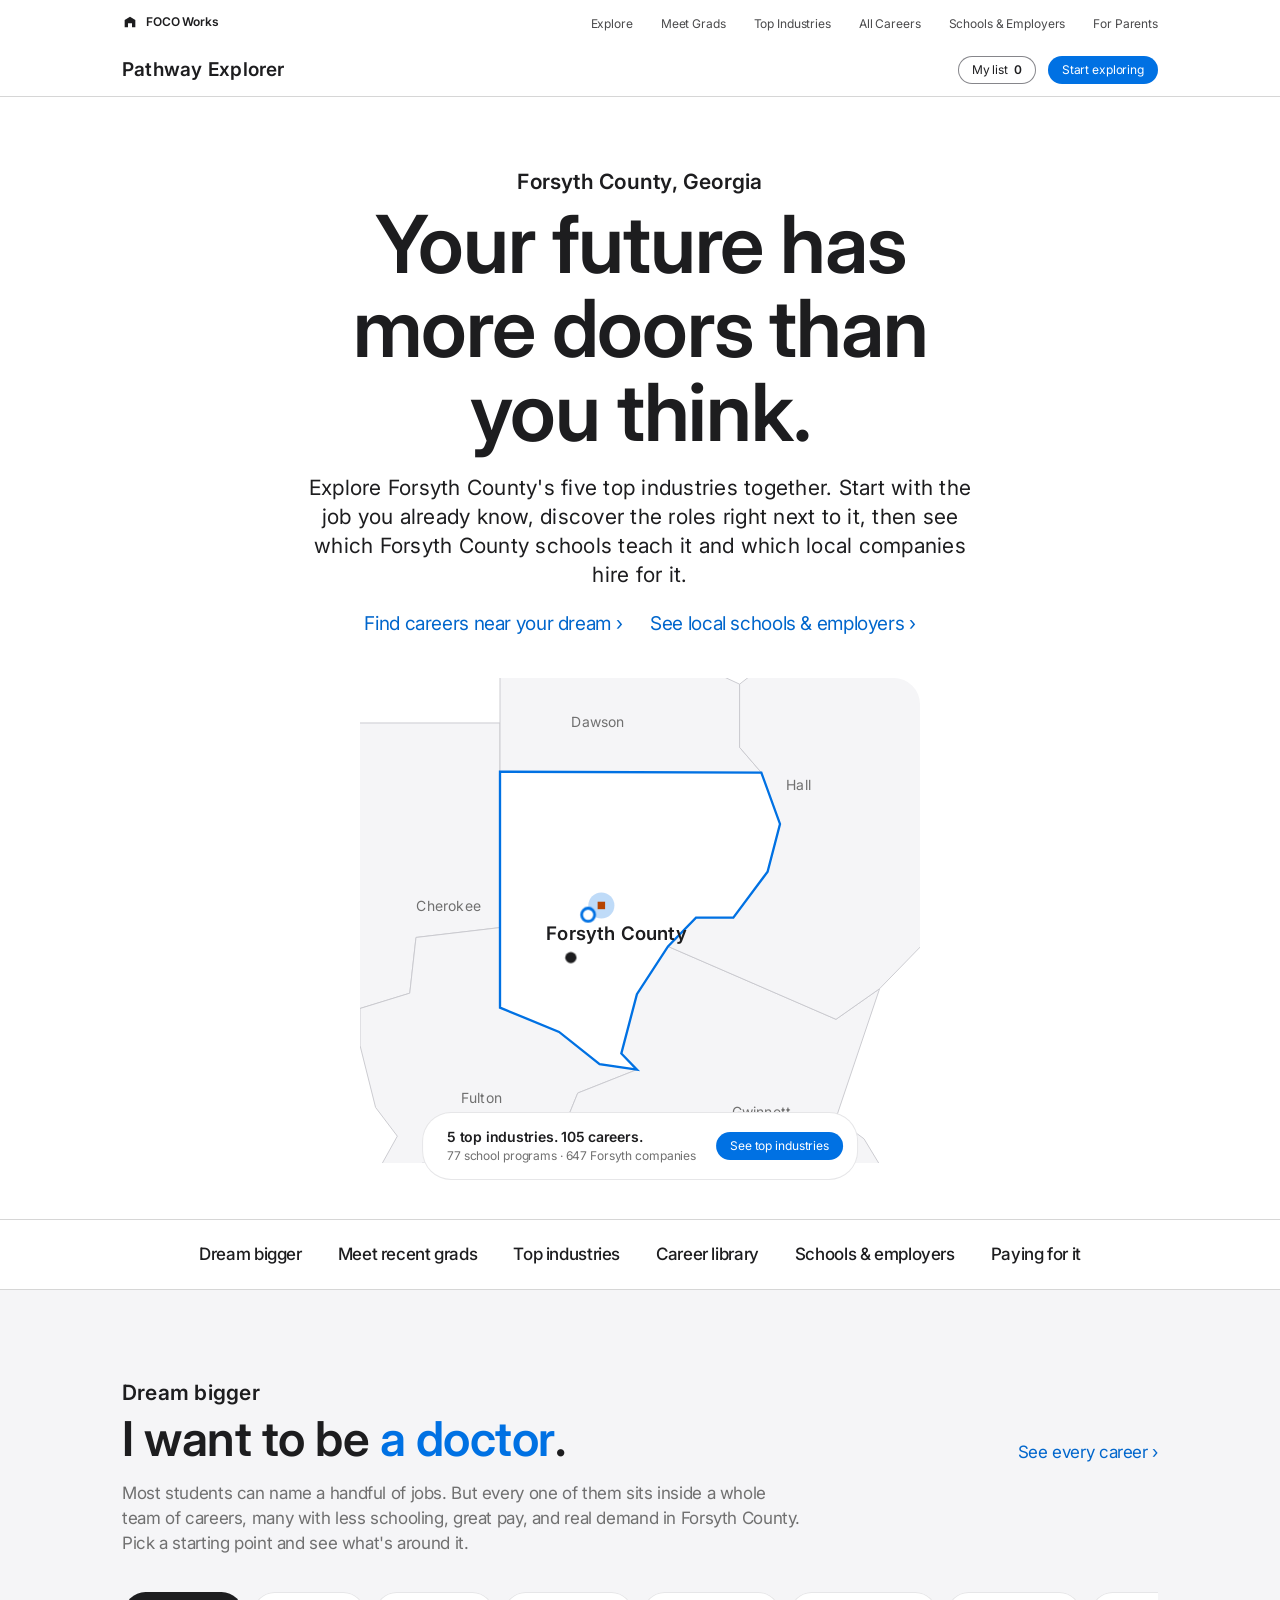
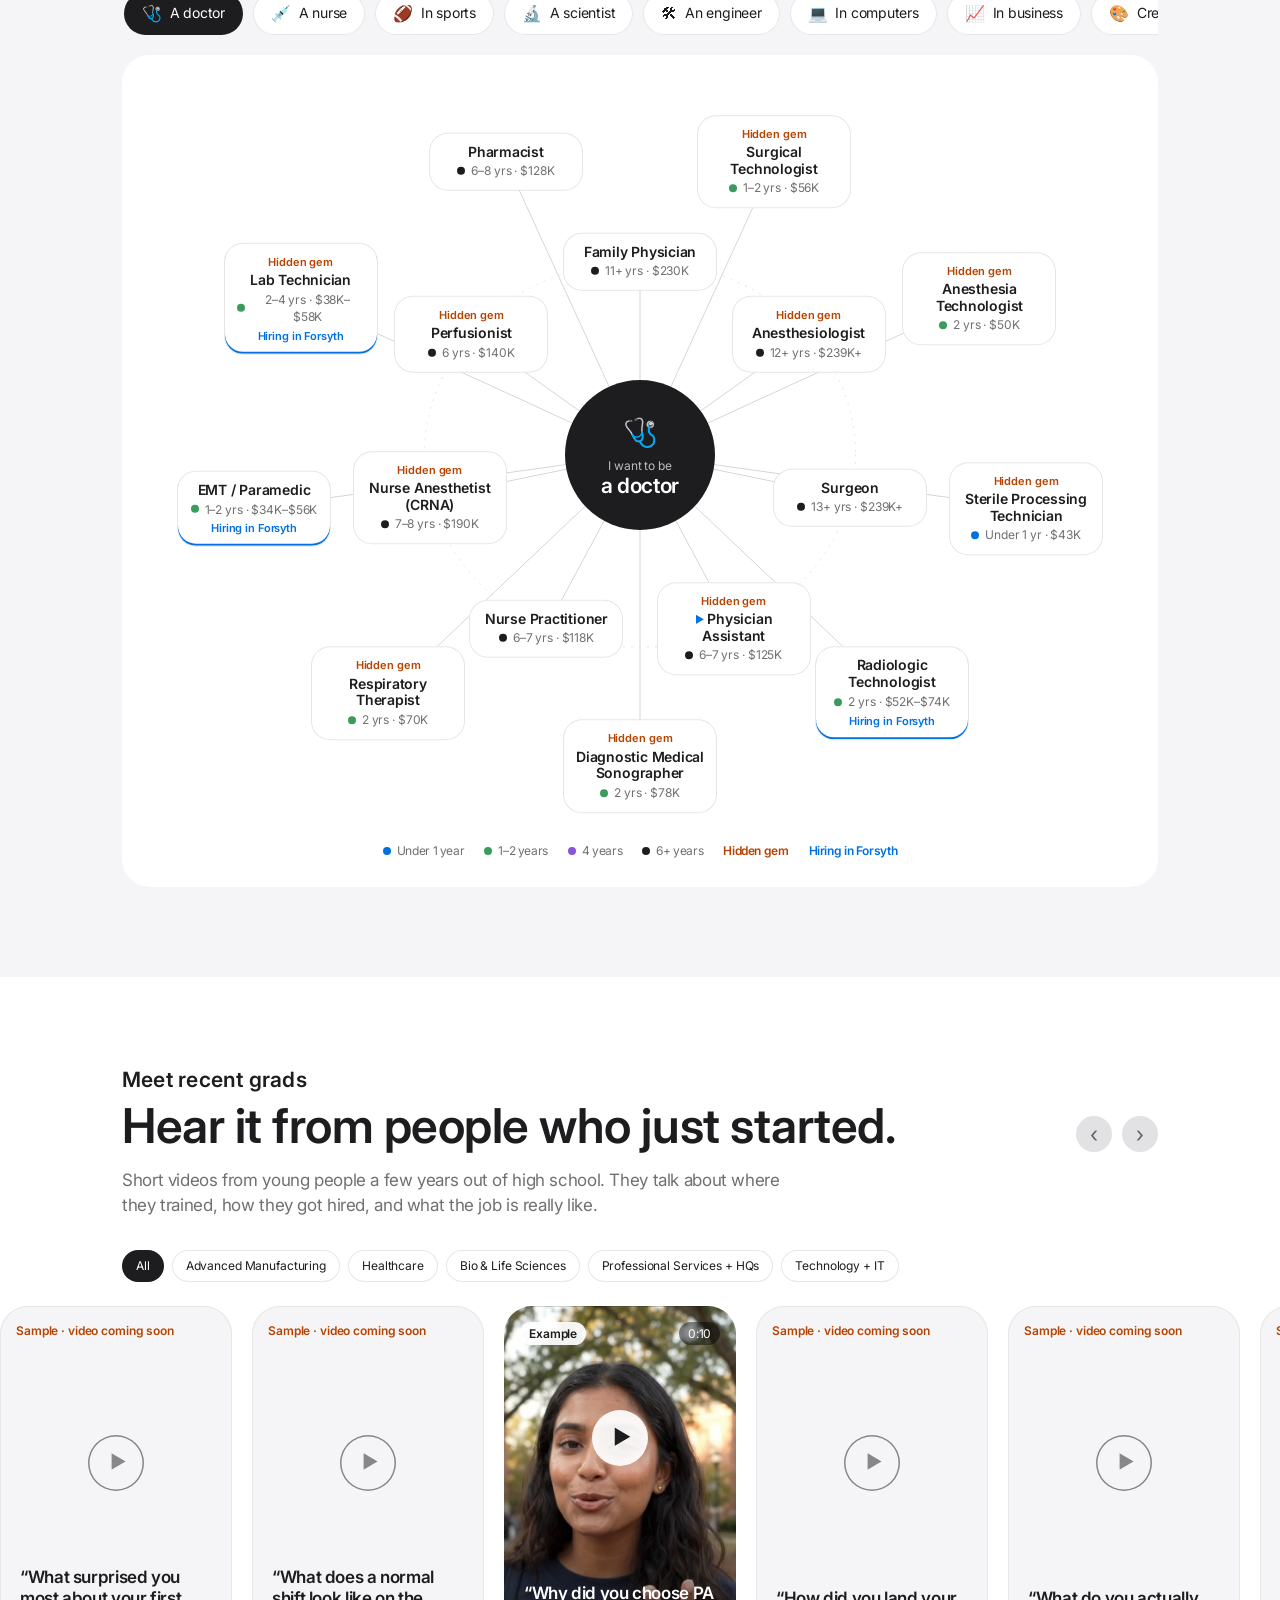
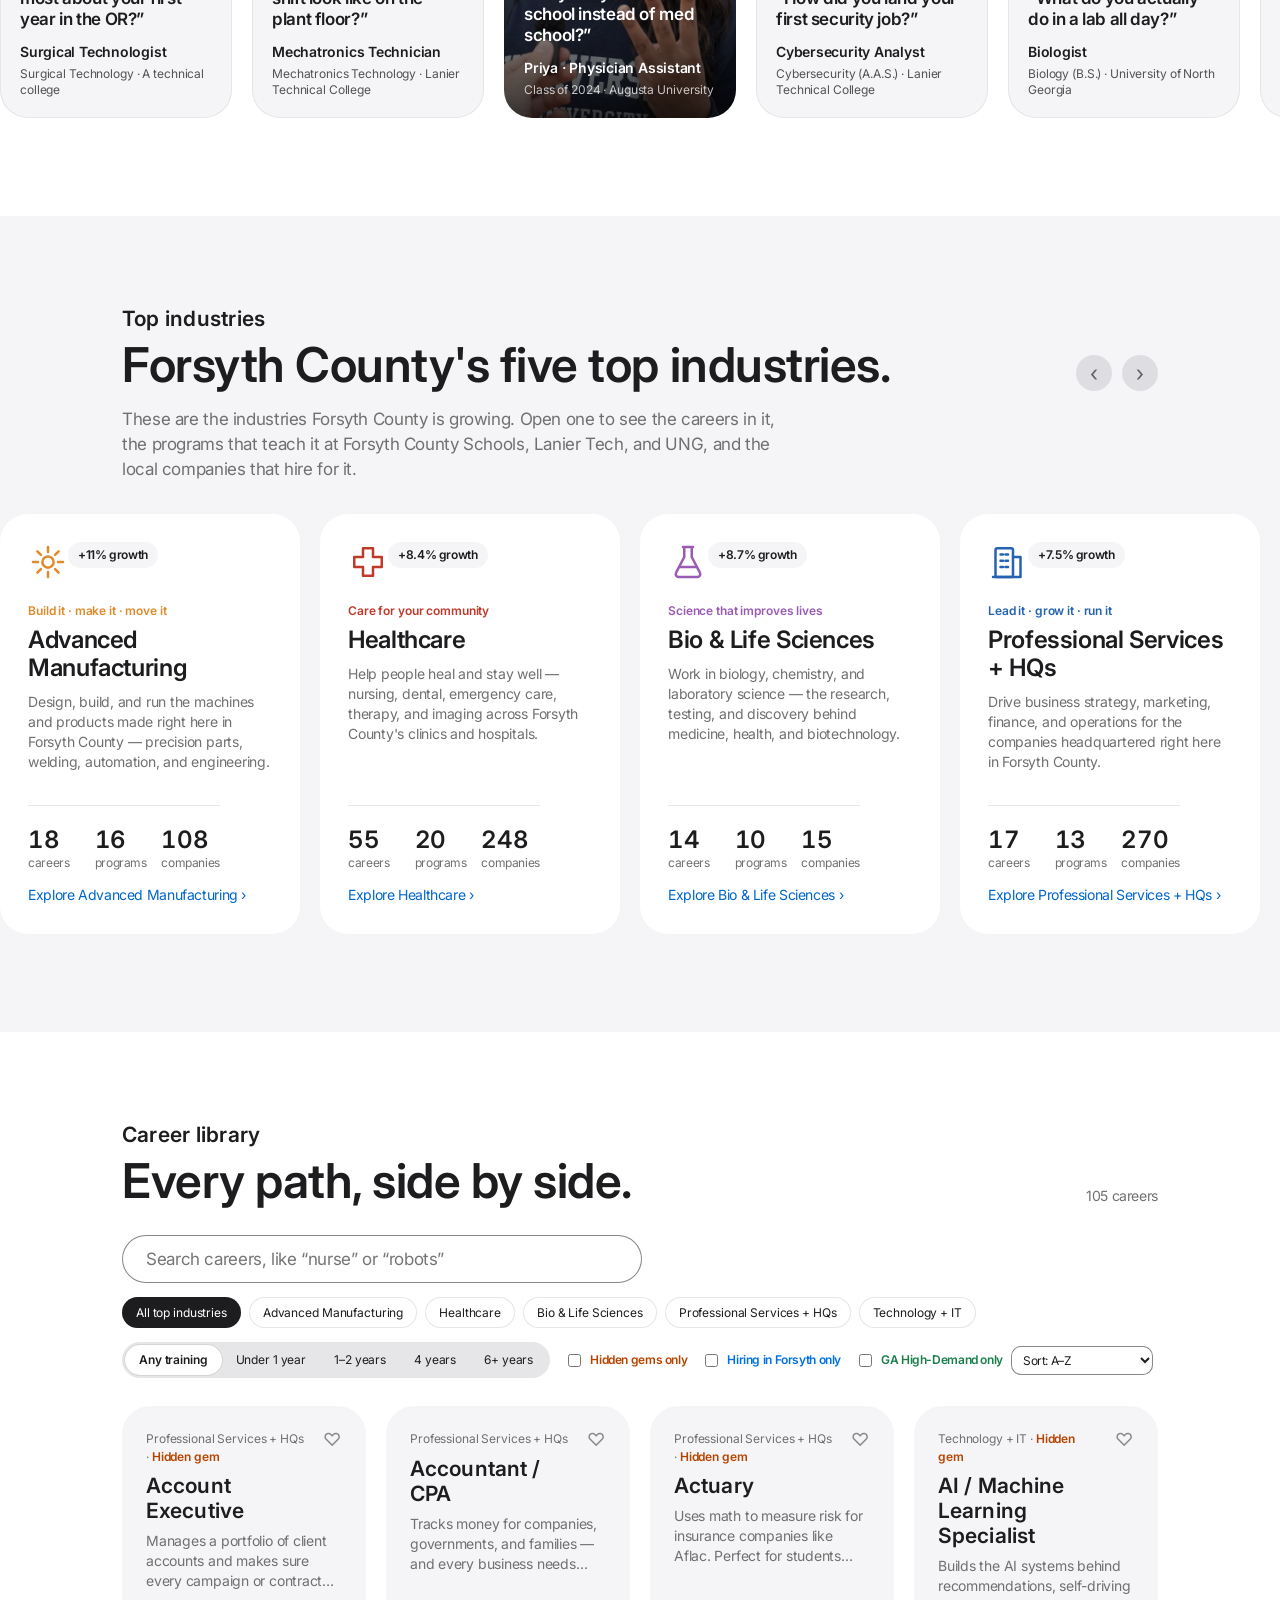
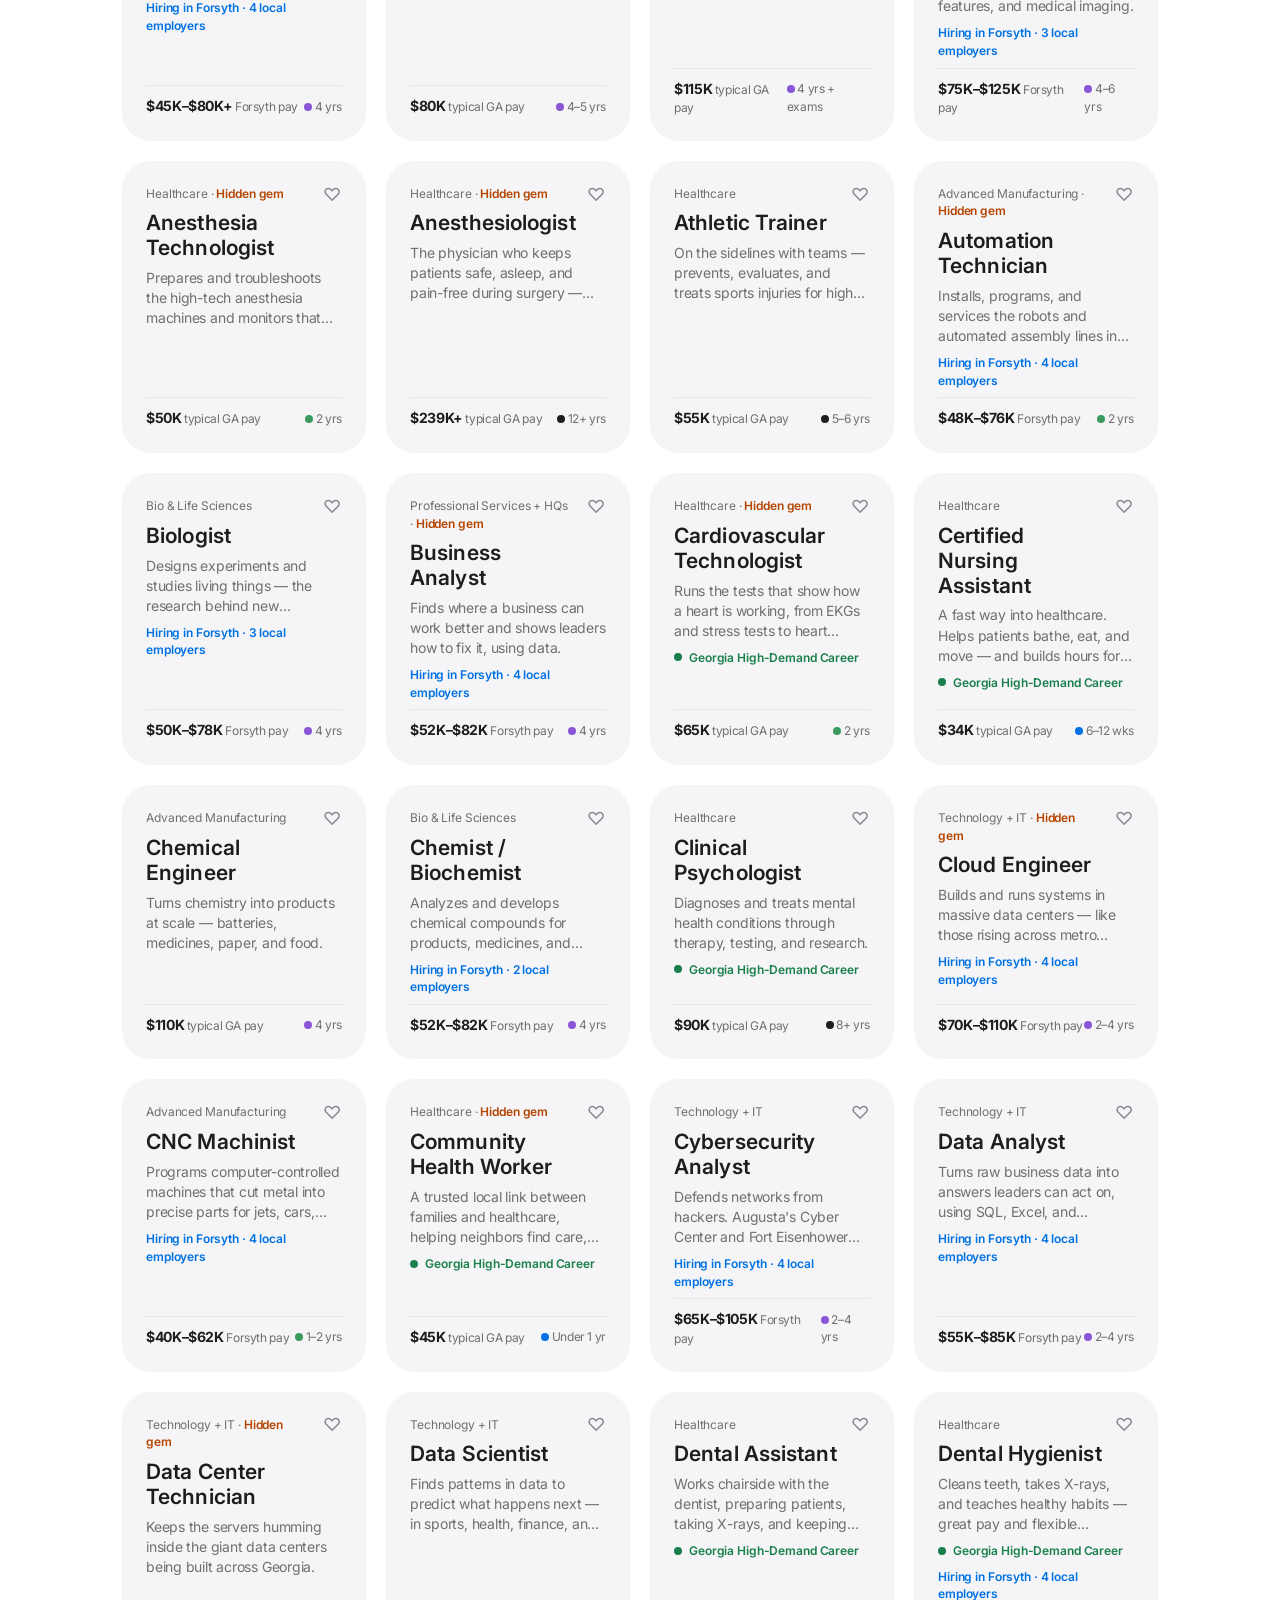
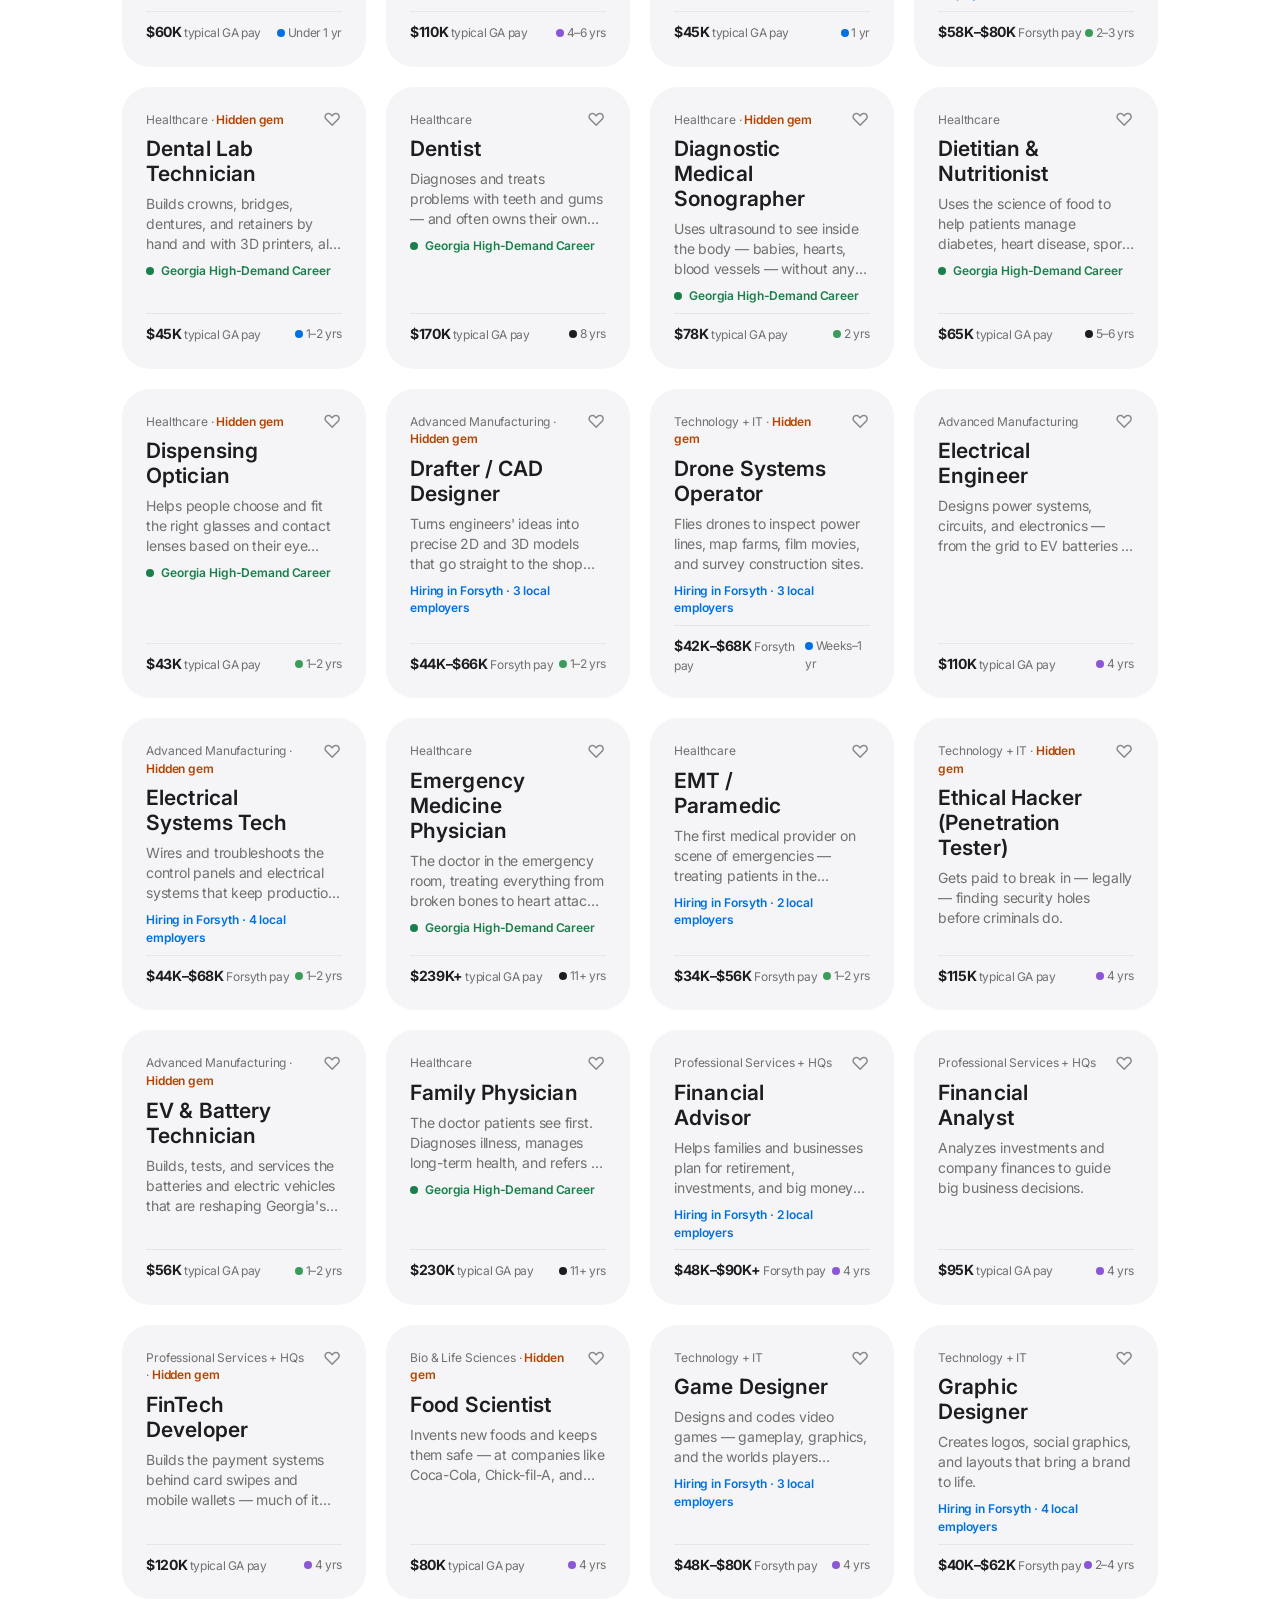
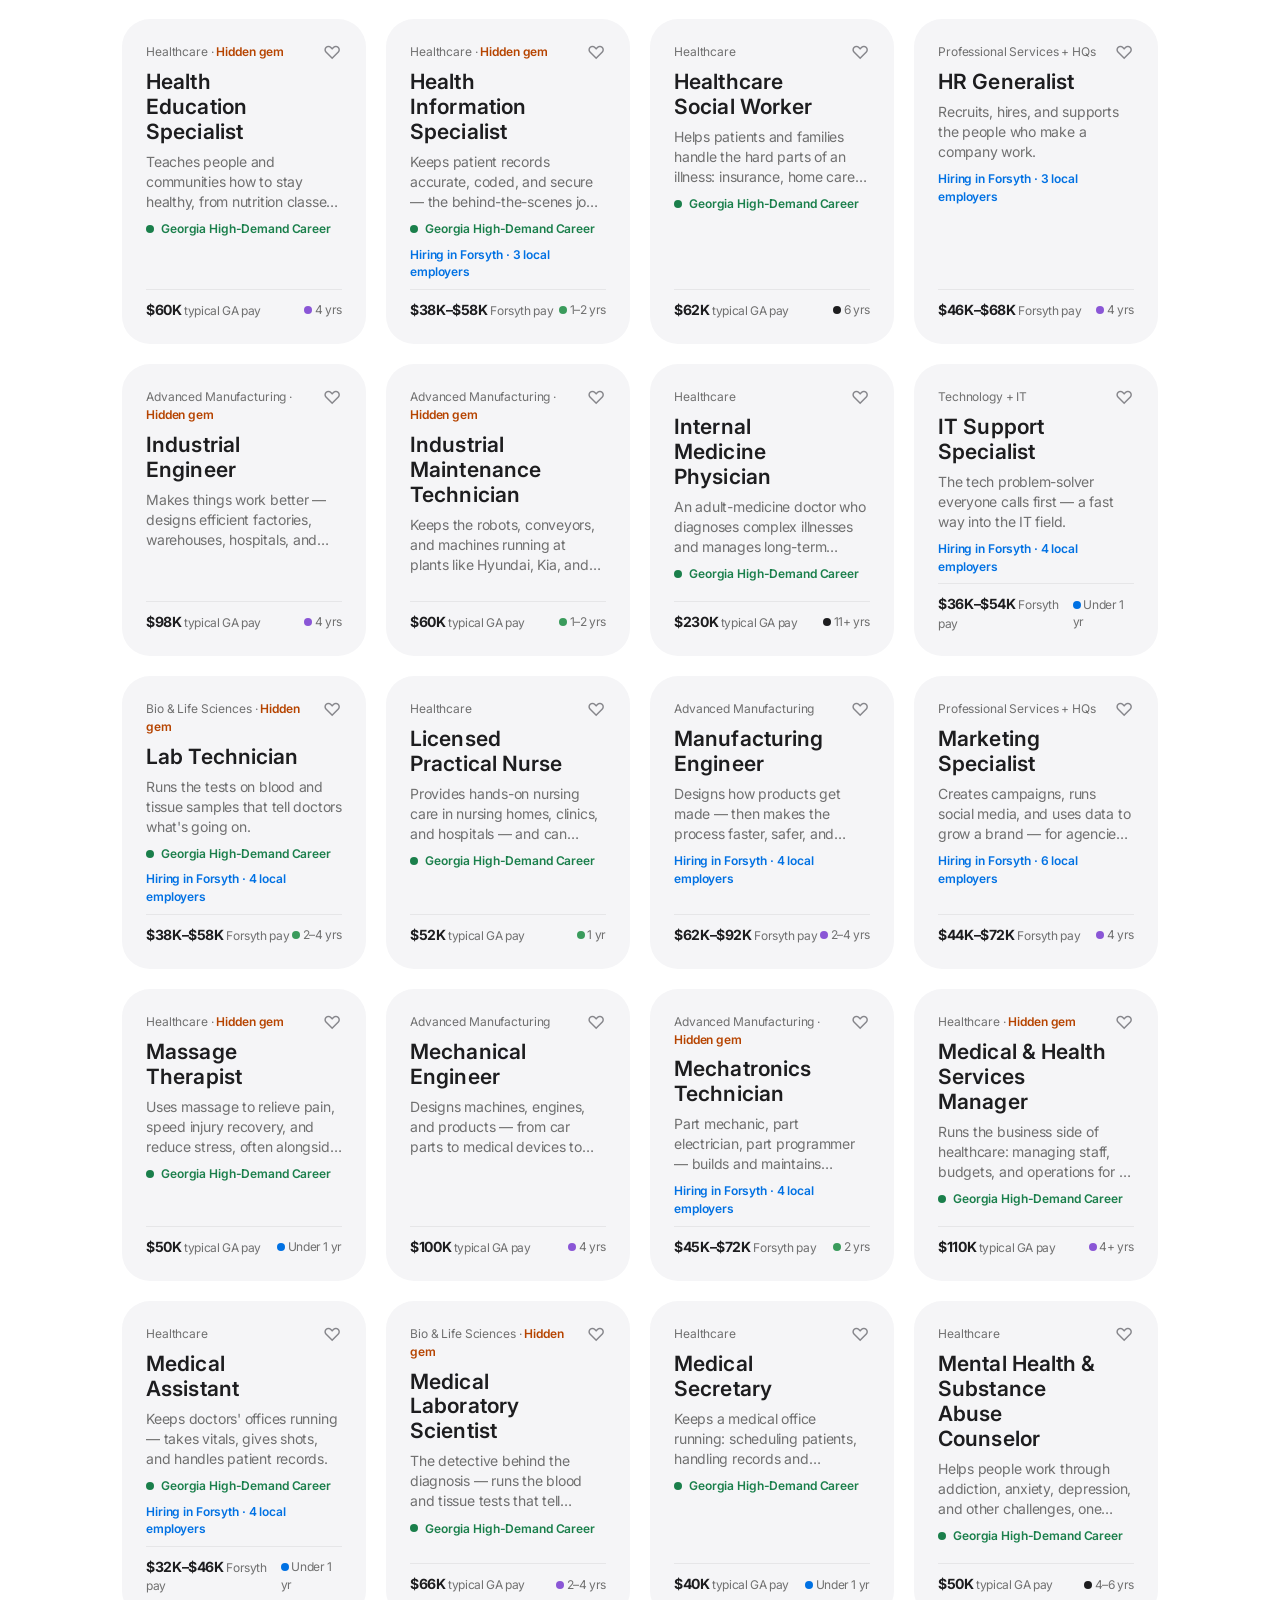
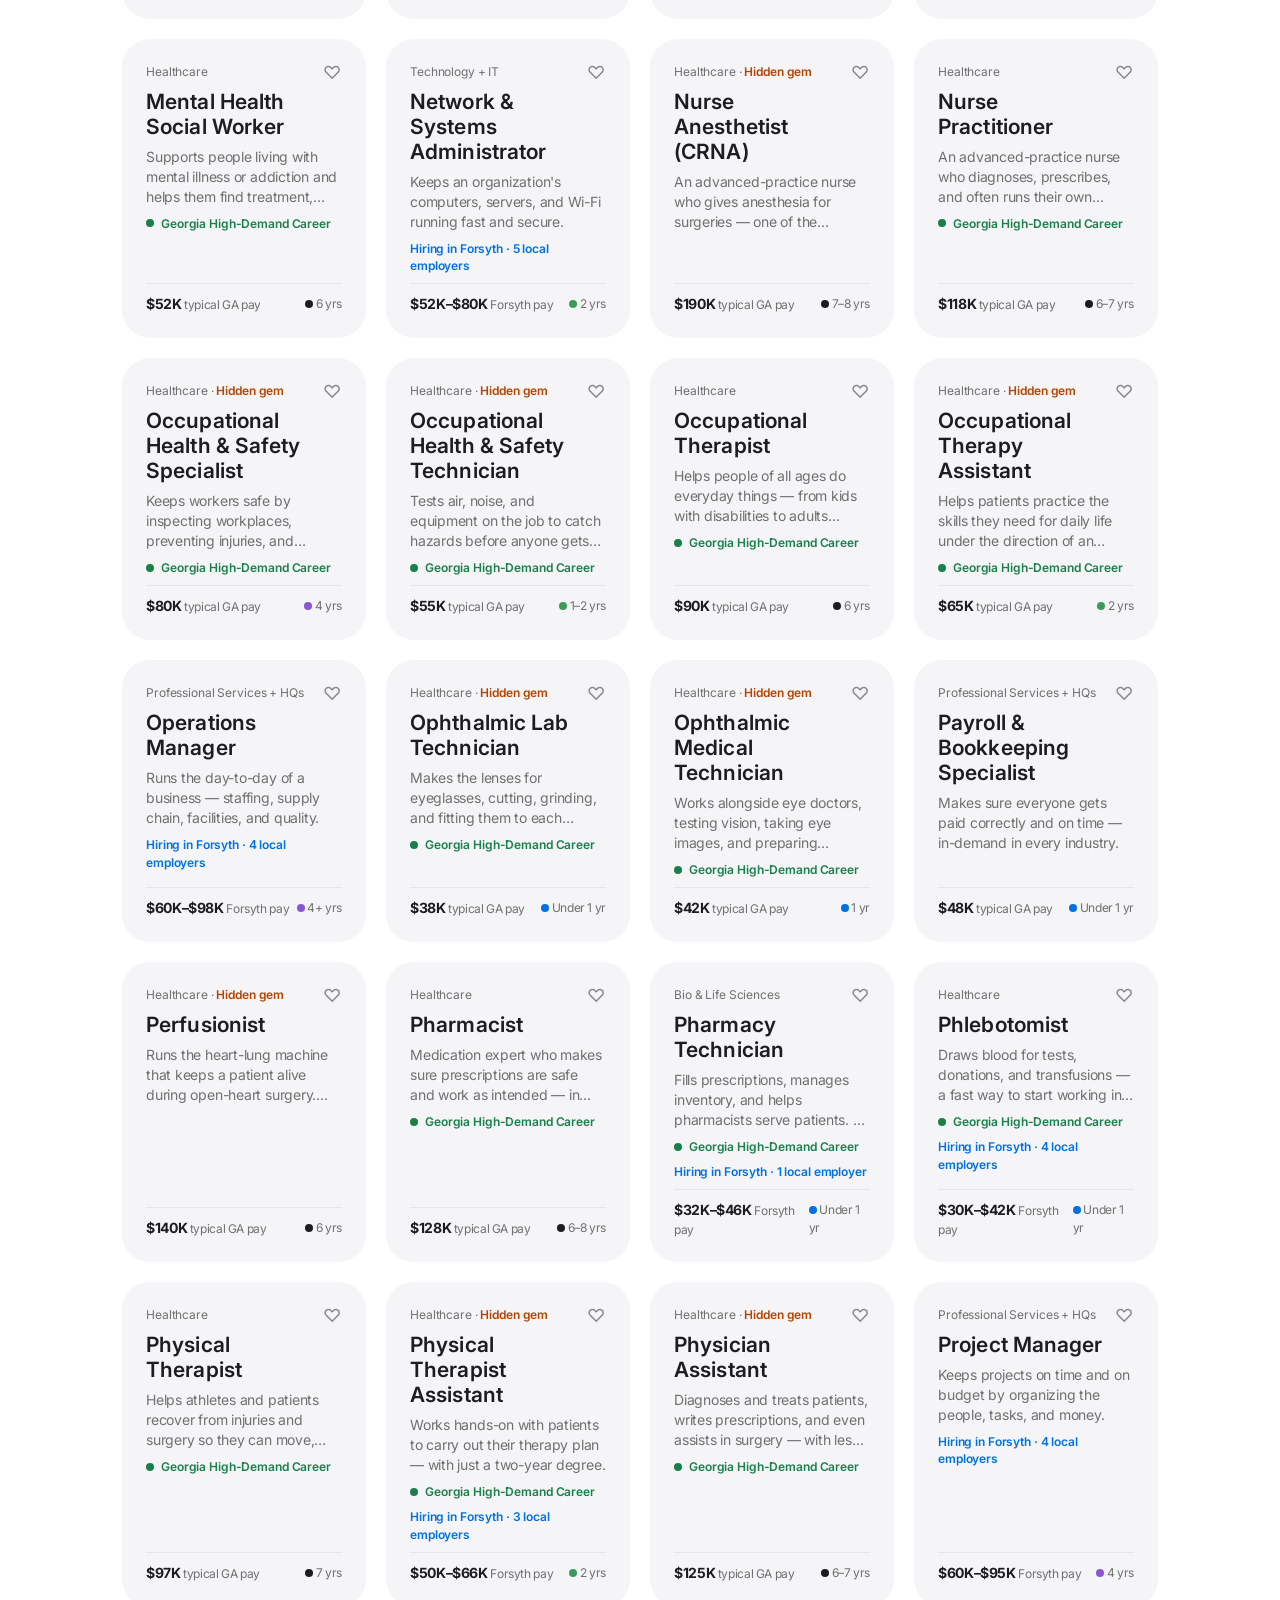
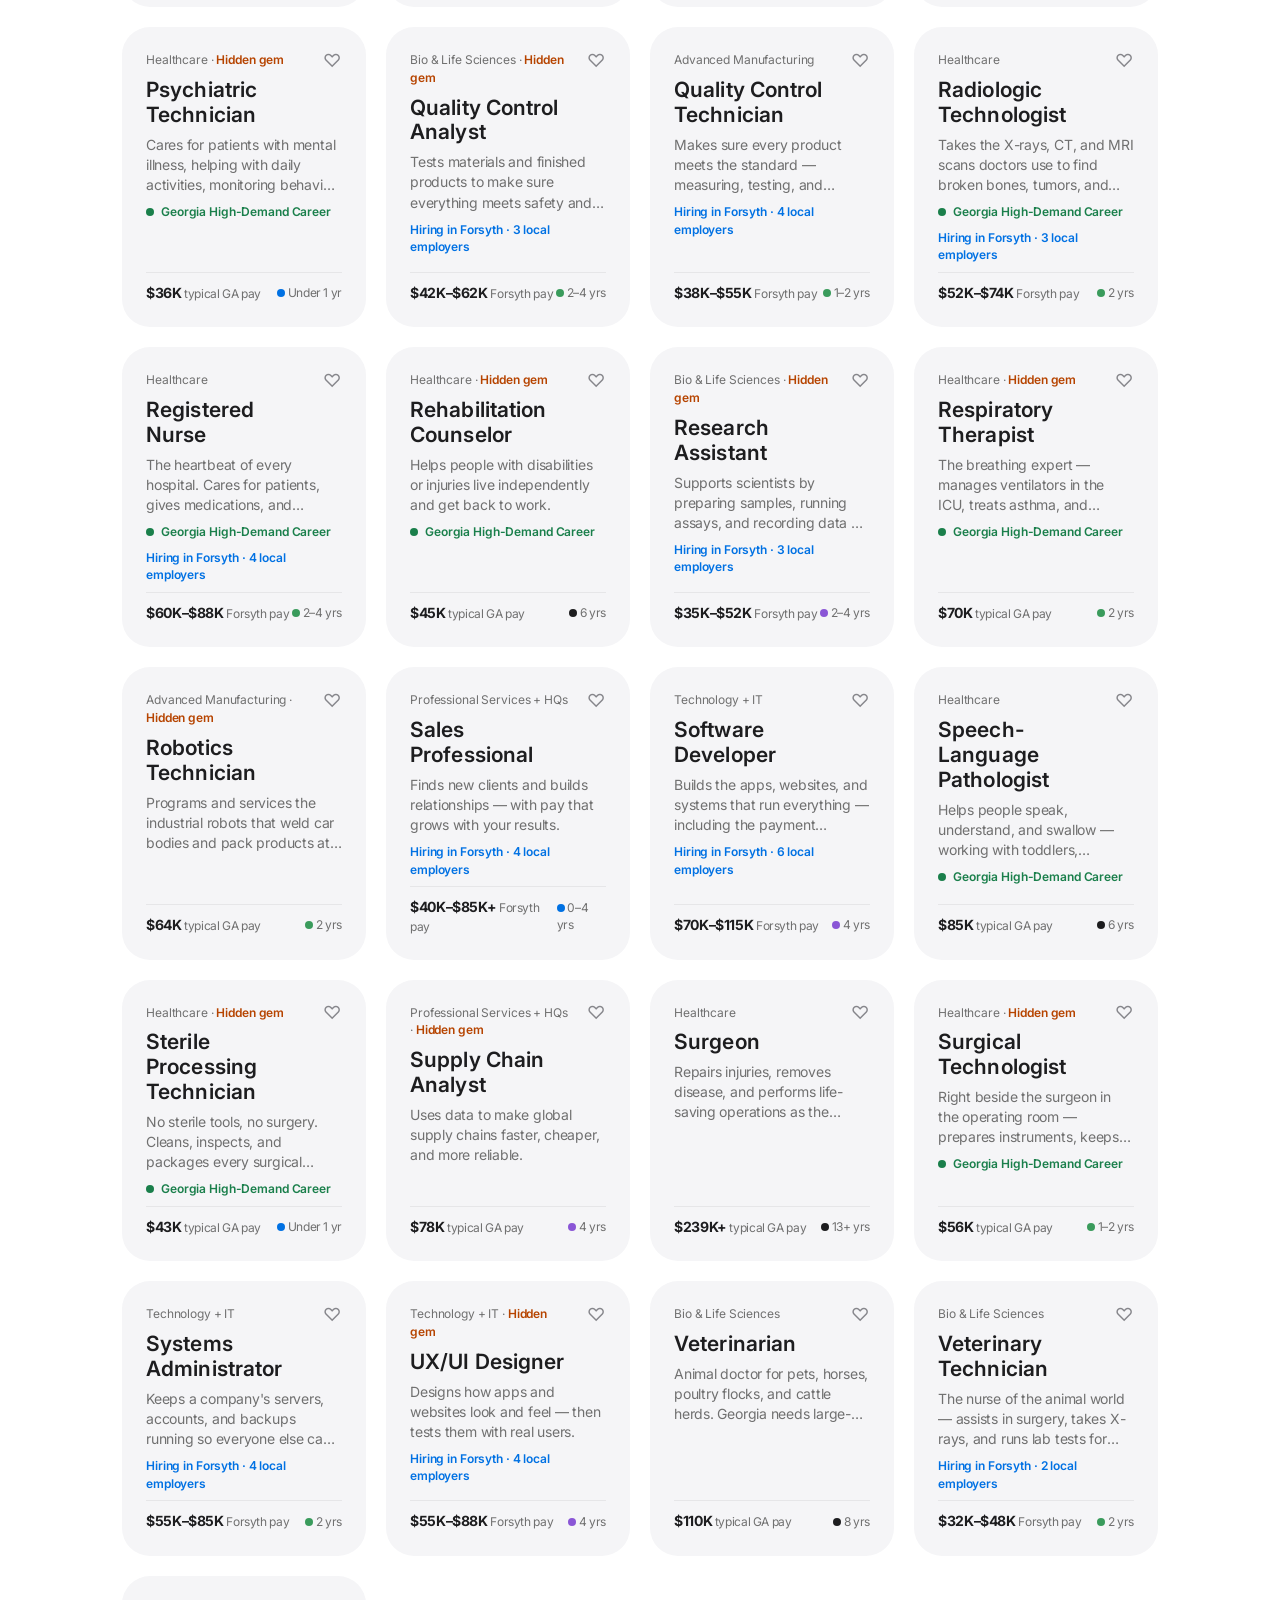
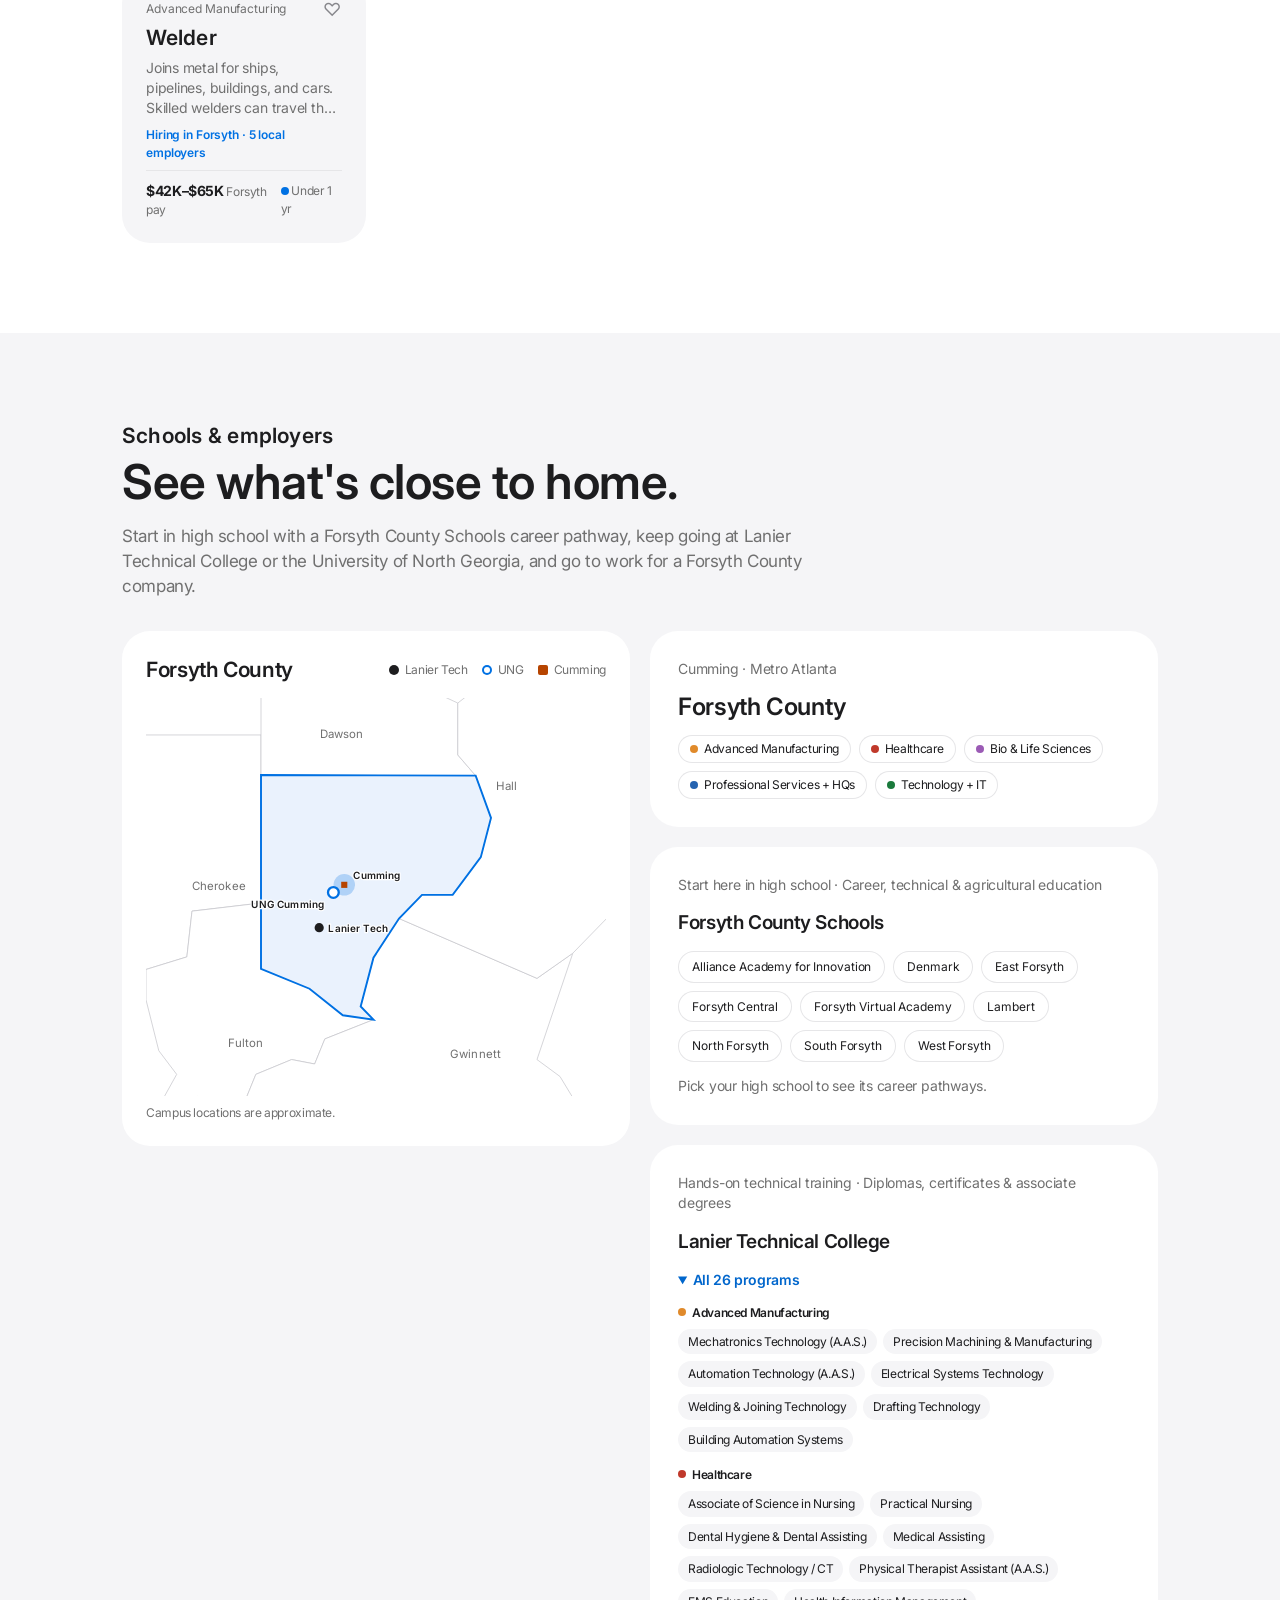
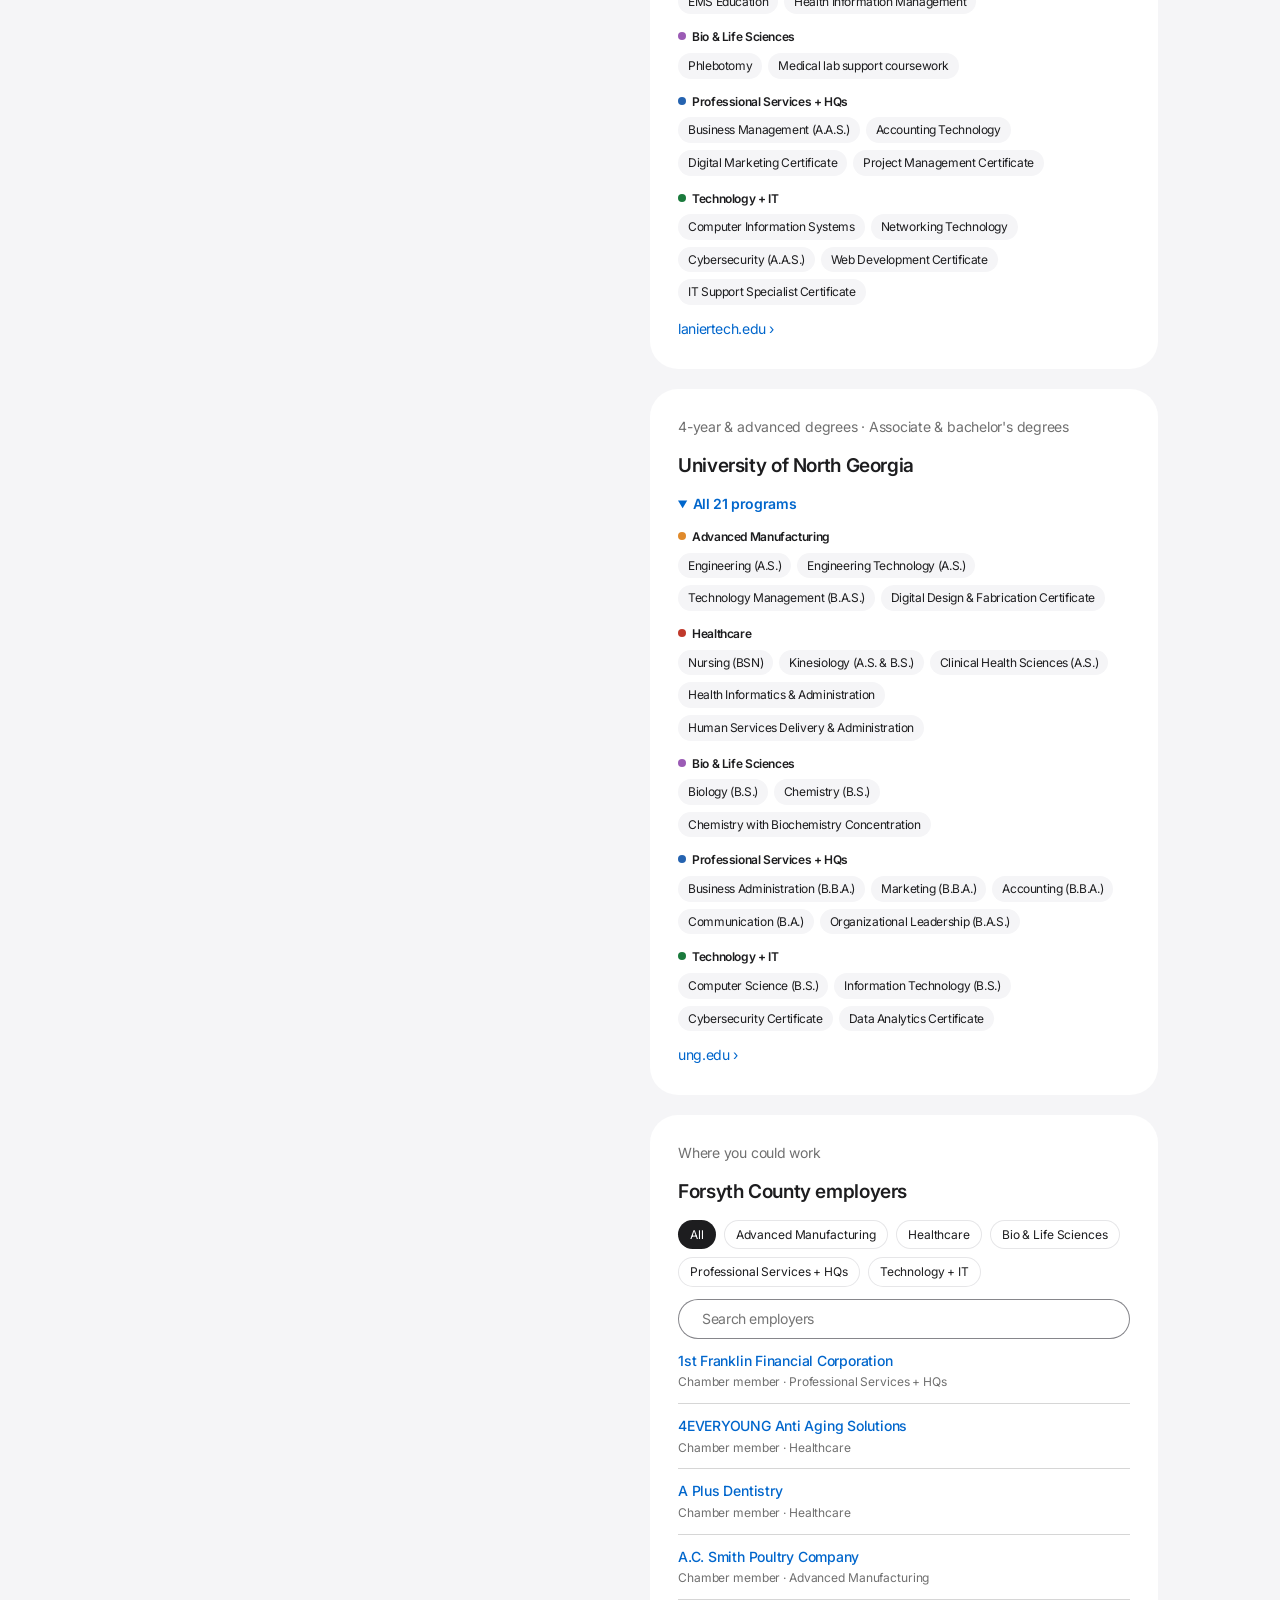
==== commit 0a1caf45: "Add statewide TCSG healthcare programs to the Healthcare sheet A button under Where you can learn it" ====
--- a/forsyth/index.html
+++ b/forsyth/index.html
@@ -287,6 +287,9 @@
   <dialog class="sheet sheet--wide" id="industryDialog" aria-labelledby="indTitle">
     <div class="sheet__inner" id="industryDialogBody"></div>
   </dialog>
+  <dialog class="sheet sheet--wide" id="tcsgDialog" aria-labelledby="tcsgTitle">
+    <div class="sheet__inner" id="tcsgDialogBody"></div>
+  </dialog>
   <dialog class="sheet" id="employerDialog" aria-labelledby="empTitle">
     <div class="sheet__inner" id="employerDialogBody"></div>
   </dialog>
--- a/forsyth/css/styles.css
+++ b/forsyth/css/styles.css
@@ -662,3 +662,24 @@
 .hd-label { display: inline-flex; align-items: center; font-size: 12px; font-weight: 600; color: var(--hd); letter-spacing: -0.12px; }
 .toggle--hd { color: var(--hd); }
 .toggle--hd input { accent-color: var(--hd); }
+
+/* ── Statewide technical college programs ───────── */
+.center-btn { text-align: center; margin: -4px 0 22px; }
+.center-btn .pill { white-space: normal; text-align: center; line-height: 1.3; max-width: 100%; }
+.tcsg-search input { max-width: 100%; margin: 20px 0 14px; }
+.tcsg-filters { margin-bottom: 12px; }
+.tcsg-filters .chip { padding: 7px 14px; font-size: 13px; }
+.tcsg-count { margin: 0 0 14px; font-size: 14px; color: var(--slate); font-variant-numeric: tabular-nums; }
+.tcsg-college { background: var(--mist); border-radius: 18px; padding: 0 20px; margin-bottom: 10px; }
+.tcsg-college summary { list-style: none; cursor: pointer; display: grid; grid-template-columns: minmax(0, 1fr) auto; gap: 2px 16px; padding: 16px 0; }
+.tcsg-college summary::-webkit-details-marker { display: none; }
+.tcsg-college__name { font-family: var(--font-display); font-size: 17px; font-weight: 600; }
+.tcsg-college__name::before { content: "›"; display: inline-block; margin-right: 10px; color: var(--link); transition: transform 0.2s ease; }
+.tcsg-college[open] .tcsg-college__name::before { transform: rotate(90deg); }
+.tcsg-college__meta { grid-column: 1; font-size: 13px; color: var(--slate); padding-left: 20px; }
+.tcsg-college__count { grid-column: 2; grid-row: 1 / span 2; align-self: center; font-size: 13px; font-weight: 600; color: var(--ink); background: var(--white); padding: 4px 12px; border-radius: var(--r-pill); white-space: nowrap; }
+.tcsg-programs { list-style: none; margin: 0; padding: 0 0 6px; display: grid; grid-template-columns: repeat(auto-fill, minmax(240px, 1fr)); gap: 8px; }
+.tcsg-programs a { display: block; height: 100%; padding: 10px 14px; border-radius: 12px; background: var(--white); color: var(--ink); text-decoration: none; font-size: 14px; line-height: 1.3; }
+.tcsg-programs a::after { content: " ›"; color: var(--link); }
+.tcsg-programs a:hover { box-shadow: inset 0 0 0 1.5px var(--blue); }
+.tcsg-college .small-link { margin: 6px 0 16px; }
